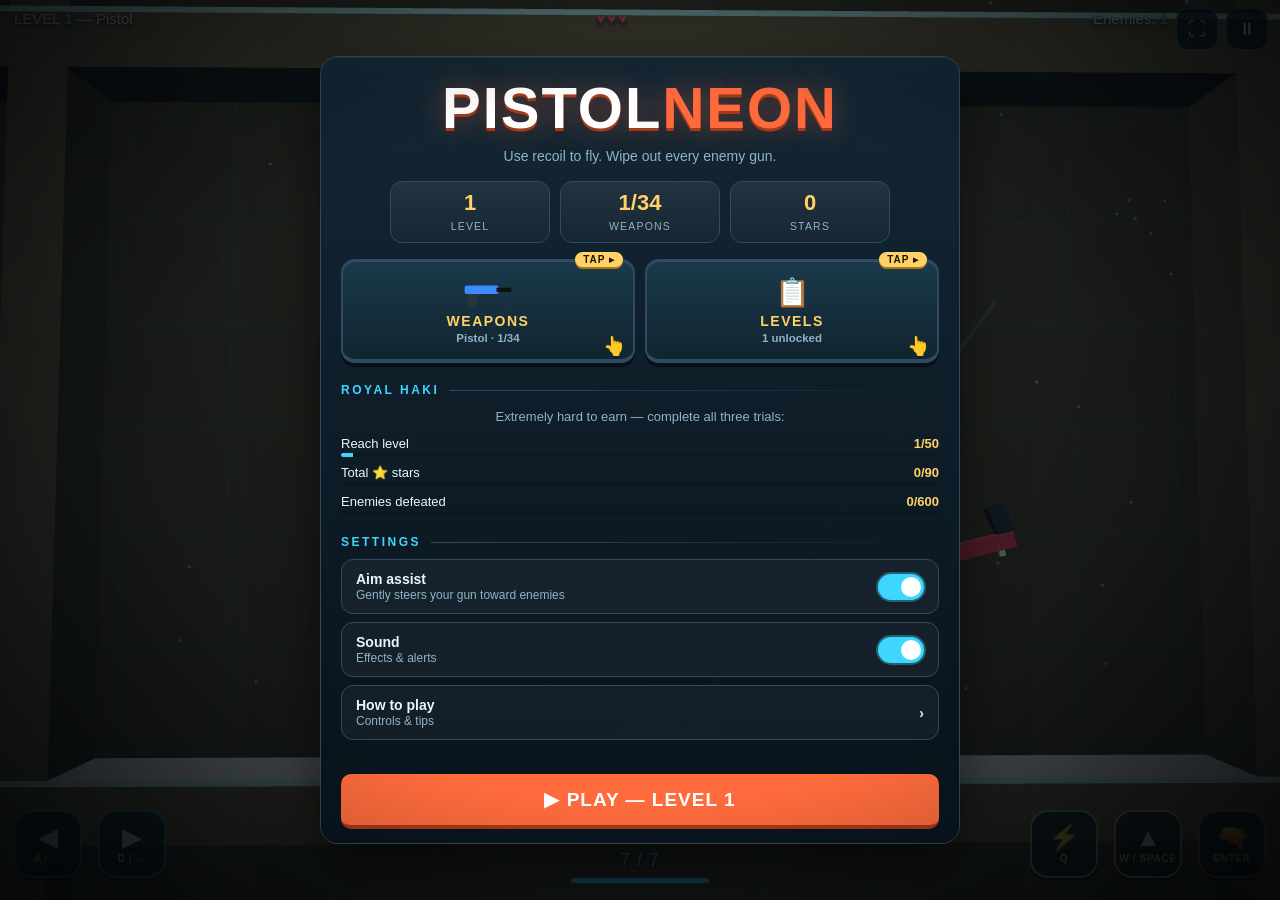
==== Archive/index.html @ 69acd693 "Add 30+ weapons, wall cannon & new enemies, weapons screen, stronger Royal Haki, remove Playgama/ads" ====
<!DOCTYPE html>
<html lang="en" dir="ltr">
<head>
<meta charset="utf-8">
<meta name="viewport" content="width=device-width, initial-scale=1, viewport-fit=cover">
<title>Pistol Neon</title>
<style>
*,*::before,*::after{box-sizing:border-box}
:root{color-scheme:dark;--bg:#0e1b24;--fg:#eaf6ff;--ac:#ff6b3d;--cy:#3dd6ff;--gd:#ffd166;--pn:rgba(10,22,30,.96);--ln:#2d4c63;--mut:#8fb3c7;padding-top:env(safe-area-inset-top,0px);padding-bottom:env(safe-area-inset-bottom,0px)}
@media (prefers-color-scheme:dark){:root:not([data-theme="light"]){--bg:#0e1b24}}
:root[data-theme="dark"]{--bg:#0e1b24}
html,body{height:100%;margin:0;overflow:hidden;background:var(--bg);color:var(--fg);font-family:"Trebuchet MS","Segoe UI",sans-serif;user-select:none;-webkit-user-select:none;-webkit-touch-callout:none;touch-action:none}
canvas{position:fixed;inset:0;width:100%;height:100%;display:block}
body::after{content:"";position:fixed;inset:0;pointer-events:none;background:radial-gradient(ellipse at center,transparent 55%,rgba(0,0,0,.45))}
#hud{position:fixed;top:env(safe-area-inset-top,0px);left:0;right:0;display:flex;justify-content:space-between;padding:10px 112px 10px 14px;font-size:15px;pointer-events:none;text-shadow:0 2px 4px #000}
#hud b{color:var(--cy)}#hp{color:#ff5470;letter-spacing:2px}
#low{position:fixed;bottom:calc(10px + env(safe-area-inset-bottom,0px));left:0;right:0;text-align:center;pointer-events:none;text-shadow:0 2px 4px #000}
#ammo{font-size:18px;color:var(--cy);letter-spacing:1px}
#bar{width:140px;height:7px;background:#0a141a;border:1px solid var(--ln);margin:6px auto 0;border-radius:4px;overflow:hidden}
#bar i{display:block;height:100%;width:100%;background:var(--cy)}
#hint{font-size:13px;opacity:.8;margin-top:6px}
#msg{position:fixed;top:34%;left:0;right:0;text-align:center;font-size:clamp(28px,7.5vw,64px);font-weight:900;text-shadow:0 4px 0 #000;pointer-events:none}
#msg.gold{color:var(--gd)}
#fx{position:fixed;inset:0;pointer-events:none;background:radial-gradient(transparent 35%,rgba(255,40,70,.6));opacity:0;transition:opacity .4s}#fx.on{opacity:1;transition:none}
#fh{position:fixed;left:50%;top:58%;width:118px;height:118px;margin:-59px 0 0 -59px;border-radius:50%;border:2px dashed rgba(255,209,102,.75);display:flex;align-items:center;justify-content:center;text-align:center;font-size:12px;font-weight:700;line-height:1.35;color:var(--gd);pointer-events:none;opacity:0;transition:opacity .4s;animation:pl 1.6s ease-in-out infinite}#fh.on{opacity:1}
#fh .m{display:none}
@keyframes pl{50%{transform:scale(1.1)}}
/* top-right buttons */
#fs,#pz{position:fixed;top:calc(8px + env(safe-area-inset-top,0px));width:42px;height:42px;border-radius:12px;background:rgba(10,22,30,.6);border:1.5px solid rgba(61,214,255,.55);display:flex;align-items:center;justify-content:center;cursor:pointer;font-size:18px;touch-action:none;-webkit-tap-highlight-color:transparent}
#pz{right:12px}#fs{right:62px}#fs:hover,#pz:hover{background:rgba(61,214,255,.3)}
/* on-screen controls: two separate clusters, never overlapping */
#pad{position:fixed;left:0;right:0;bottom:0;display:flex;justify-content:space-between;align-items:flex-end;padding:0 max(14px,env(safe-area-inset-right,0px)) calc(16px + env(safe-area-inset-bottom,0px)) max(14px,env(safe-area-inset-left,0px));pointer-events:none}
.grp{display:flex;gap:16px;align-items:flex-end;pointer-events:none}
.tb{pointer-events:auto;flex:none;width:68px;height:68px;display:flex;flex-direction:column;align-items:center;justify-content:center;border-radius:18px;background:rgba(10,22,30,.5);border:2px solid rgba(61,214,255,.6);color:var(--fg);font-size:26px;line-height:1;opacity:.72;cursor:pointer;touch-action:none;-webkit-tap-highlight-color:transparent;transition:opacity .15s,background .15s,transform .1s}
.tb small{font-size:10px;font-weight:800;letter-spacing:.6px;margin-top:4px;color:var(--gd)}
.tb.on{opacity:1;background:rgba(61,214,255,.4);transform:scale(.94)}
#tj{border-color:rgba(255,209,102,.8)}#tj.on{background:rgba(255,209,102,.4)}
#tf{border-color:rgba(255,107,61,.85)}#tf.on{background:rgba(255,107,61,.4)}
@media (pointer:fine){.tb{opacity:.92;background:rgba(10,22,30,.82);box-shadow:0 3px 0 rgba(0,0,0,.55)}.tb:hover{opacity:1;border-color:#fff}#pad{padding-bottom:calc(22px + env(safe-area-inset-bottom,0px))}#pz,#fs{background:rgba(10,22,30,.82)}}
@media (pointer:coarse){#tf,.tb small,#hint{display:none!important}#pad{padding-bottom:calc(44px + env(safe-area-inset-bottom,0px))}#low{bottom:calc(128px + env(safe-area-inset-bottom,0px))}#fh .m{display:inline}#fh .d{display:none}}
@media (max-height:420px){.tb{width:58px;height:58px;font-size:22px}#low{bottom:calc(84px + env(safe-area-inset-bottom,0px))}}
@media (pointer:coarse) and (max-height:480px){.tb{width:56px;height:56px;font-size:22px;border-radius:15px}#pad{padding-bottom:calc(34px + env(safe-area-inset-bottom,0px))}.grp{gap:14px}#low{bottom:calc(12px + env(safe-area-inset-bottom,0px))}}
@media (prefers-reduced-motion:reduce){#fh,.new,.stp.big .ic{animation:none}}
/* panels */
#panel{position:fixed;inset:0;display:none;align-items:center;justify-content:center;background:radial-gradient(ellipse at 50% 30%,rgba(14,27,36,.5),rgba(3,8,12,.9));padding:14px;touch-action:auto}
#panel.on{display:flex}
.card{position:relative;max-width:640px;width:100%;max-height:92vh;max-height:calc(100dvh - 28px);overflow:auto;overscroll-behavior:contain;-webkit-overflow-scrolling:touch;touch-action:pan-y;background:var(--pn);border:1px solid var(--ln);border-radius:18px;padding:22px 20px 0;text-align:center;box-shadow:0 20px 60px rgba(0,0,0,.6),inset 0 1px 0 rgba(255,255,255,.06);scrollbar-width:thin;scrollbar-color:var(--ln) transparent}
.card h1{margin:0 0 6px;font-size:clamp(26px,7vw,38px);color:var(--ac);letter-spacing:1px}
.card p{margin:6px 0;line-height:1.6;font-size:15px}
.logo{font-family:Impact,"Arial Black",sans-serif;font-size:clamp(36px,9vw,58px);line-height:1;letter-spacing:2px;font-weight:900;color:#fff;text-shadow:0 3px 0 #a63a17,0 0 30px rgba(255,107,61,.45)}
.logo span{color:var(--ac)}.logo em{font-style:normal;font-size:.45em;vertical-align:super;color:var(--cy);margin-left:6px}
.tg{margin:8px 0 0!important;color:var(--mut);font-size:14px!important}
.stats{display:flex;gap:10px;justify-content:center;margin:14px 0 2px}
.stats div{flex:1;max-width:160px;background:rgba(255,255,255,.04);border:1px solid var(--ln);border-radius:12px;padding:8px 6px}
.stats b{display:block;font-size:22px;color:var(--gd)}.stats span{font-size:10.5px;letter-spacing:1.2px;text-transform:uppercase;color:var(--mut)}
.sec{margin-top:20px}
.sec h3{display:flex;align-items:center;gap:10px;margin:0 0 10px;font-size:12px;letter-spacing:2.5px;color:var(--cy);font-weight:800}
.sec h3::after{content:"";flex:1;height:1px;background:linear-gradient(90deg,var(--ln),transparent)}
.wg{display:grid;grid-template-columns:repeat(auto-fill,minmax(112px,1fr));gap:12px 10px}
.wc{position:relative;display:flex;flex-direction:column;align-items:center;gap:4px;padding:12px 8px 9px;background:linear-gradient(#17313f,#112430);color:var(--fg);border:2px solid var(--ln);border-radius:12px;font:inherit;font-size:12px;font-weight:800;cursor:pointer;transition:transform .1s,border-color .15s}
.wc svg{width:100%;height:30px}
.wc:hover:not(:disabled){transform:translateY(-2px);border-color:var(--cy)}
.wc.cur{border-color:var(--gd);box-shadow:0 0 16px rgba(255,209,102,.3)}
.wc:disabled{opacity:.5;cursor:default}
.tag{position:absolute;top:-8px;right:8px;font-size:9px;letter-spacing:1px;padding:2px 6px;border-radius:6px;background:var(--gd);color:#201400}.tag.n{background:var(--ac);color:#fff}
.lock{font-size:10px;font-weight:600;color:var(--mut)}
.bars{width:100%;display:grid;gap:3px;margin-top:2px}
.bars i{display:block;height:4px;border-radius:2px;background:#0b1820;overflow:hidden}.bars b{display:block;height:100%;background:var(--cy)}
.bars i:nth-child(2) b{background:var(--ac)}.bars i:nth-child(3) b{background:#7cfc9a}
.lg{display:flex;gap:14px;justify-content:center;margin:12px 0 0;font-size:11px;color:var(--mut)}
.lg i{display:inline-block;width:10px;height:4px;border-radius:2px;margin-right:5px;vertical-align:middle}
.wd{color:var(--mut);font-size:13px!important}.wd b{color:var(--fg)}
.lg2{display:grid;grid-template-columns:repeat(auto-fill,minmax(46px,1fr));gap:8px}
.lvb{height:44px;padding:0;font-size:15px;background:#16303d;color:var(--fg);border:2px solid var(--ln);border-bottom-width:3px;border-radius:10px}
.lvb.cur{border-color:var(--gd);color:var(--gd)}.lvb:disabled{opacity:.35}
.set{display:flex;flex-direction:column;gap:8px}
button.st{display:flex;align-items:center;justify-content:space-between;gap:10px;width:100%;text-align:left;padding:11px 14px;background:rgba(255,255,255,.04);color:var(--fg);border:1px solid var(--ln);border-radius:12px;font-size:14px}
button.st small{display:block;font-weight:500;color:var(--mut);font-size:12px;margin-top:1px}
.pill{flex:none;width:46px;height:26px;border-radius:13px;background:#243b49;position:relative;transition:background .15s}
.pill::after{content:"";position:absolute;top:3px;left:3px;width:20px;height:20px;border-radius:50%;background:#fff;transition:transform .15s}
.st.on .pill{background:var(--cy)}.st.on .pill::after{transform:translateX(20px)}
.foot{position:sticky;bottom:0;margin:18px -20px 0;padding:16px 20px 14px;background:linear-gradient(rgba(10,22,30,0),var(--pn) 30%)}
.foot .o{width:100%;font-size:19px;letter-spacing:1px;padding:14px}
.foot .rw{display:flex;gap:8px;margin-top:8px}.foot .rw button{flex:1}
.steps{display:grid;gap:8px;text-align:left;margin:14px 0 0}
.stp{display:flex;gap:12px;align-items:center;padding:10px 12px;background:rgba(255,255,255,.04);border:1px solid var(--ln);border-radius:12px}
.stp .ic{flex:none;width:58px;height:44px;display:flex;align-items:center;justify-content:center;border-radius:10px;background:#16303d;font-size:15px;font-weight:800;color:var(--cy);white-space:nowrap}
.stp b{display:block;font-size:14px;letter-spacing:.5px}.stp span{font-size:12.5px;color:var(--mut);line-height:1.4}
.stp.big{border-color:var(--gd);background:rgba(255,209,102,.08)}.stp.big .ic{background:var(--gd);color:#201400;font-size:22px;animation:tap 1.2s ease-in-out infinite}
@keyframes tap{50%{transform:scale(1.12)}}
.card.sm{max-width:400px;padding:16px 16px 0}.sm h1{font-size:22px;margin:0}.sm .steps{gap:6px;margin-top:10px}.sm .stp{padding:7px 10px;gap:10px;border-radius:10px}.sm .stp .ic{width:46px;height:34px;font-size:13px}.sm .stp.big .ic{font-size:18px}.sm .stp b{font-size:12.5px}.sm .stp span{font-size:11.5px;line-height:1.3}.sm .foot{margin:10px -16px 0;padding:12px 16px}.sm .foot .o{padding:10px;font-size:16px}
.new{border:2px solid var(--gd);background:rgba(255,209,102,.1);border-radius:8px;padding:10px;margin:10px 0;animation:glow 1s ease-in-out infinite alternate}
.new h2{margin:0;color:var(--gd);font-size:20px}
@keyframes glow{from{box-shadow:0 0 0 rgba(255,209,102,0)}to{box-shadow:0 0 22px rgba(255,209,102,.6)}}
.row{display:flex;flex-wrap:wrap;gap:6px;justify-content:center;margin:8px 0}
button{font:inherit;font-weight:700;font-size:16px;color:#08151c;background:var(--cy);border:0;border-bottom:4px solid #1b7f9c;border-radius:6px;padding:9px 14px;cursor:pointer;-webkit-tap-highlight-color:transparent}
button.o{background:var(--ac);border-bottom-color:#a63a17;color:#fff;font-size:18px;padding:11px 22px;border-radius:10px}
button.g{background:var(--gd);border-bottom-color:#a67c10}
button.s{background:#16303d;color:var(--fg);border-bottom-color:#000}
button:disabled{opacity:.4}
button:focus-visible{outline:3px solid #fff;outline-offset:2px}
.card:not(:has(.sec)):not(:has(.steps)){padding-bottom:20px}
@media (max-width:520px),(max-height:480px){#panel{padding:10px}.card{padding:16px 14px 0}.foot{margin:12px -14px 0;padding:12px 14px}.wg{grid-template-columns:repeat(3,1fr);gap:12px 8px}.wc{padding:10px 4px 8px;font-size:11px}.logo{font-size:34px}.sec{margin-top:16px}}
.lg2{grid-template-columns:repeat(auto-fill,minmax(56px,1fr))}.lvb{height:54px;padding:4px 0}.lvb small{display:block;font-size:9px;line-height:1;margin-top:2px;color:var(--gd)}.lvb.bs{border-color:#ff5470}.chs{display:flex;gap:6px;overflow-x:auto;padding:2px 0 10px;scrollbar-width:thin}.chp{flex:none;padding:6px 10px;font-size:12px}.chp.cur{background:var(--gd);color:#201400;border-bottom-color:#a67c10}.jq{display:flex;gap:6px;margin:10px 0 8px}.jq input{flex:1;min-width:0;background:#0b1820;color:var(--fg);border:1px solid var(--ln);border-radius:8px;padding:8px 10px;font:inherit;font-size:16px}.hq{display:flex;justify-content:space-between;font-size:13px;margin-top:8px}.hq b{color:var(--gd)}#td{border-color:rgba(124,252,154,.8)}#td.cd{opacity:.3}
/* conqueror's haki button + wave */
#tg{display:none;border-color:rgba(193,59,255,.9);color:#e3b8ff;font-weight:900;font-size:28px}.kng #tg{display:flex}#tg.cd{opacity:.3}#tg small{color:#e3b8ff}
#hk{position:fixed;inset:0;pointer-events:none;z-index:4;opacity:0;overflow:hidden}
#hk.on{animation:hkFlash 1s ease-out}
#hk::before{content:"";position:absolute;left:50%;top:50%;width:24vmax;height:24vmax;margin:-12vmax 0 0 -12vmax;border-radius:50%;border:8px solid #c13bff;box-shadow:0 0 70px 24px rgba(193,59,255,.65),inset 0 0 70px 24px rgba(255,42,85,.45);transform:scale(.05)}
#hk.on::before{animation:hkRing 1s cubic-bezier(.15,.7,.3,1)}
@keyframes hkFlash{0%{opacity:1;background:radial-gradient(circle,rgba(193,59,255,.4),rgba(255,42,85,.15) 60%,transparent 80%)}100%{opacity:0}}
@keyframes hkRing{0%{transform:scale(.05)}100%{transform:scale(7)}}
/* rewarded ads */
#ab{position:fixed;top:calc(50px + env(safe-area-inset-top,0px));left:50%;transform:translateX(-50%);display:none;align-items:center;gap:9px;white-space:nowrap;padding:7px 14px;border-radius:12px;background:rgba(10,22,30,.88);border:2px solid var(--gd);color:var(--gd);font-size:13px;font-weight:800;letter-spacing:.5px;line-height:1.25;cursor:pointer;-webkit-tap-highlight-color:transparent;animation:abp 1.4s ease-in-out infinite}
#ab.on{display:flex}#ab .ai{font-size:20px}#ab small{display:block;font-size:10px;color:var(--mut);font-weight:700;letter-spacing:.3px}
@keyframes abp{50%{box-shadow:0 0 18px rgba(255,209,102,.6)}}
button.rvb{background:var(--gd);border-bottom-color:#a67c10;color:#201400}
.adbox{margin:12px 0;padding:10px 12px;border:1px solid var(--gd);border-radius:12px;background:rgba(255,209,102,.08)}
.adbox b{display:block;color:var(--gd);font-size:15px}.adbox span{font-size:13px;color:var(--mut);line-height:1.4}
.adn{color:#ff8a9a;font-size:13px!important}.bwi{width:110px;height:50px}

/* ===== polish pack ===== */
#panel h1{text-shadow:0 0 12px var(--cy),0 0 34px rgba(61,214,255,.45);animation:tglow 3.2s ease-in-out infinite}
@keyframes tglow{50%{text-shadow:0 0 18px var(--ac),0 0 44px rgba(255,107,61,.55)}}
#sc{position:fixed;top:calc(34px + env(safe-area-inset-top,0px));left:14px;font-size:12px;font-weight:800;letter-spacing:1px;color:var(--mut);text-shadow:0 2px 4px #000;pointer-events:none;display:none}
#sc b{color:var(--gd);font-size:15px}
#cmb{position:fixed;top:calc(62px + env(safe-area-inset-top,0px));left:50%;transform:translateX(-50%) scale(.8);text-align:center;pointer-events:none;opacity:0;transition:opacity .2s,transform .2s}
#cmb.on{opacity:1;transform:translateX(-50%) scale(1)}
#cmb b{display:block;font-size:30px;font-style:italic;font-weight:900;color:var(--gd);text-shadow:0 0 14px rgba(255,209,102,.8),0 3px 0 #000}
#cmb i{display:block;height:4px;margin:2px auto 0;width:90px;border-radius:3px;background:var(--gd);transform-origin:left;box-shadow:0 0 10px var(--gd)}
#dmg{position:fixed;inset:0;pointer-events:none;box-shadow:inset 0 0 0 0 rgba(255,40,70,0);opacity:0}
#dmg.on{animation:dmgf .45s ease-out}
@keyframes dmgf{0%{opacity:1;box-shadow:inset 0 0 140px 45px rgba(255,40,70,.75)}100%{opacity:0;box-shadow:inset 0 0 140px 45px rgba(255,40,70,0)}}
@media (prefers-reduced-motion:reduce){#panel h1,#dmg.on{animation:none}}

/* mobile-friendly weapon window */
.wc{min-width:0;min-height:92px;touch-action:manipulation;overflow-wrap:anywhere;text-align:center}
.wdsc{display:none;font-size:10.5px;font-weight:600;line-height:1.3;color:var(--mut)}
#panel{padding:max(10px,env(safe-area-inset-top)) max(10px,env(safe-area-inset-right)) max(10px,env(safe-area-inset-bottom)) max(10px,env(safe-area-inset-left))}
.card{max-height:calc(100dvh - 20px - env(safe-area-inset-top,0px) - env(safe-area-inset-bottom,0px))}
@media (max-width:520px){.wg{grid-template-columns:repeat(2,minmax(0,1fr));gap:14px 10px}.wc{padding:12px 8px 10px;font-size:13px;min-height:116px}.wc svg{height:34px}.wdsc{display:block}}
@media (max-height:480px) and (min-width:521px){.wg{grid-template-columns:repeat(4,minmax(0,1fr))}.wc{min-height:84px}}
@media (pointer:coarse) and (min-width:521px) and (min-height:481px){.wdsc{display:block}}

/* pro menu */
.card{background:linear-gradient(180deg,rgba(20,40,54,.98),rgba(8,18,26,.98))}
.stats div{background:linear-gradient(rgba(255,255,255,.07),rgba(255,255,255,.02))}
.tiles{display:grid;grid-template-columns:1fr 1fr;gap:10px;margin-top:16px}
.tile{display:flex;flex-direction:column;align-items:center;justify-content:center;gap:3px;min-height:104px;padding:10px 8px;background:linear-gradient(#1b3a4b,#112430);color:var(--fg);border:2px solid var(--ln);border-bottom-width:4px;border-radius:14px;min-width:0;touch-action:manipulation}
.tile:hover{border-color:var(--cy)}.tile svg{width:100%;height:34px}.tile .ti{font-size:28px;height:34px;line-height:34px}.tile b{font-size:14px;letter-spacing:1.5px;color:var(--gd)}.tile small{font-size:11.5px;font-weight:600;color:var(--mut)}
.wg2{display:grid;grid-template-columns:repeat(auto-fill,minmax(84px,1fr));gap:12px 8px;padding-bottom:6px}
.wt{position:relative;display:flex;flex-direction:column;align-items:center;gap:3px;min-width:0;padding:10px 4px 7px;background:linear-gradient(#17313f,#112430);color:var(--fg);border:2px solid var(--ln);border-bottom-width:3px;border-radius:12px;touch-action:manipulation}
.wt svg{width:100%;height:28px}.wt small{font-size:10.5px;font-weight:800;line-height:1.15;overflow-wrap:anywhere}
.wt.cur{border-color:var(--gd)}.wt.sel{border-color:var(--cy);box-shadow:0 0 14px rgba(61,214,255,.45)}
.wt .tag{top:-7px;right:5px;font-size:8px;padding:1px 5px}
.card.wk{max-width:560px}.card.wk .foot{padding-top:12px;border-top:1px solid var(--ln);background:var(--pn)}
.wdet{display:flex;gap:12px;align-items:center;text-align:left;margin-bottom:8px}.wdet svg{flex:none;width:84px;height:40px;background:#16303d;border-radius:10px;padding:4px}
.wdet b{display:block;font-size:17px;color:var(--gd)}.wdet span{display:block;font-size:12px;line-height:1.35;color:var(--mut)}
.sbr{display:grid;grid-template-columns:70px 1fr;align-items:center;gap:8px;font-size:11px;color:var(--mut);text-align:left;margin:3px 0}
.sbr i{display:block;height:6px;border-radius:3px;background:#0b1820;overflow:hidden}.sbr b{display:block;height:100%}
.card.wk .foot .rw{margin-top:10px}.card.wk .foot .o{font-size:17px;padding:11px;width:auto}
@media (max-width:520px){.wg2{grid-template-columns:repeat(3,minmax(0,1fr))}}
@media (max-height:480px){.wg2{grid-template-columns:repeat(auto-fill,minmax(78px,1fr))}.wdet span,.sbr:nth-of-type(n+3){display:none}.wdet svg{width:64px;height:32px}}

/* tap affordances: everything pressable looks pressable */
.tile,.wt,.lvb,.chp,button.st,.wc{cursor:pointer;position:relative}
.tile,.wt{box-shadow:0 4px 0 rgba(0,0,0,.45),inset 0 1px 0 rgba(255,255,255,.12)}
.tile:active,.wt:active,.lvb:active,button.o:active,button.s:active,button.g:active,button.st:active,.wc:active{transform:translateY(3px) scale(.97);box-shadow:none;filter:brightness(1.25)}
.tile::after{content:"TAP ▸";position:absolute;top:-9px;right:10px;font-size:10px;font-weight:900;letter-spacing:1px;padding:2px 8px;border-radius:8px;background:var(--gd);color:#201400;box-shadow:0 2px 0 #a67c10;animation:tapb 1.2s ease-in-out infinite}
.tile::before{content:"👆";position:absolute;bottom:2px;right:8px;font-size:18px;animation:hand 1.2s ease-in-out infinite}
.wt::after{content:"";position:absolute;inset:-2px;border-radius:12px;border:2px solid transparent;pointer-events:none}
.wt:not(.sel):hover::after{border-color:var(--cy)}
.tap{margin:6px 0 12px!important;font-size:14px!important;font-weight:800;color:var(--gd);letter-spacing:.4px}
.tap span{display:inline-block;font-size:20px;animation:hand 1.2s ease-in-out infinite}
button.o{box-shadow:0 0 0 0 rgba(255,107,61,.6);animation:ping 1.8s ease-out infinite}
button.o:disabled{animation:none}
.st .pill{box-shadow:0 0 0 2px rgba(61,214,255,.35)}
@keyframes tapb{50%{transform:translateY(-3px)}}
@keyframes hand{50%{transform:translate(-4px,-5px)}}
@keyframes ping{70%{box-shadow:0 0 0 12px rgba(255,107,61,0)}100%{box-shadow:0 0 0 0 rgba(255,107,61,0)}}
@media (prefers-reduced-motion:reduce){.tile::after,.tile::before,.tap span,button.o{animation:none}}
.tile.hasnew::after{content:"NEW!";background:var(--ac);color:#fff;box-shadow:0 2px 0 #a63a17}
</style>
<script src="https://bridge.playgama.com/v2/stable/playgama-bridge.js"></script>
<script>
window.PB={mu:0,ok:0,rdy:0,ad:0,send:function(){try{bridge.platform.sendMessage(bridge.PLATFORM_MESSAGE.GAME_READY)}catch(e){}}};
try{bridge.initialize().then(function(){PB.ok=1;try{var p=bridge.platform;p.on(bridge.EVENT_NAME.PAUSE_STATE_CHANGED,function(v){if(v&&window.pauseGame)pauseGame()});p.on(bridge.EVENT_NAME.AUDIO_STATE_CHANGED,function(on){PB.mu=on?0:1});if(p.isAudioEnabled===false)PB.mu=1}catch(e){}if(PB.rdy)PB.send()}).catch(function(e){console.warn(e)})}catch(e){console.warn(e)}
</script>
</head>
<body>
<div id="hud"><span id="hs"></span><span id="hp"></span><span id="he"></span></div>
<div id="msg"></div>
<div id="low"><div id="ammo"></div><div id="bar"><i id="bi"></i></div><div id="hint"></div></div>
<div id="fx"></div><div id="fh"><span class="d">CLICK CENTER<br>TO FIRE</span><span class="m">TAP THE<br>SCREEN<br>TO FIRE</span></div>
<div id="pz" title="Pause (P)">⏸</div><div id="fs" title="Fullscreen">⛶</div>
<div id="ab" role="button" aria-label="Watch an ad to unlock a temporary boss weapon"><span class="ai">📺</span><span>UNLOCK BOSS WEAPON<small>Watch ad · this level only</small></span></div>
<div id="pad"><div class="grp"><div class="tb" id="tl">◀<small>A / ←</small></div><div class="tb" id="tr">▶<small>D / →</small></div></div><div class="grp"><div class="tb" id="td">⚡<small>Q</small></div><div class="tb" id="tg">G<small>HAKI</small></div><div class="tb" id="tj">▲<small>W / SPACE</small></div><div class="tb" id="tf">🔫<small>ENTER</small></div></div></div>
<div id="hk"></div>
<div id="panel"></div>
<script src="three.min.js"></script>
<script>window.THREE||document.write('<script src="https://cdnjs.cloudflare.com/ajax/libs/three.js/r128/three.min.js"><\/script>')</script>
<script>
/* diagnostics: show any startup problem on screen instead of failing silently */
(function(){function show(t){var d=document.createElement('div');d.style.cssText='position:fixed;left:8px;right:8px;top:60px;z-index:999;background:rgba(120,0,20,.92);color:#fff;font:13px monospace;padding:10px;border-radius:8px;white-space:pre-wrap;pointer-events:none';d.textContent=t;document.body.appendChild(d);}
window.addEventListener('error',function(e){show('Game error: '+(e.message||'unknown')+(e.filename?' @'+String(e.filename).split('/').pop()+':'+e.lineno:''))});
if(!window.THREE)show('3D engine (three.js) failed to load.\nPut three.min.js (r128) next to index.html.');})();
</script>
<script>
const $=id=>document.getElementById(id),PN=$('panel');
const SV={best:1,wp:0,un:1,seen:1,as:1,mu:0,tut:0,st:{},kills:0,hx:0};
try{Object.assign(SV,JSON.parse(localStorage.getItem('pdr3')||'{}'))}catch(e){}
const save=()=>{try{localStorage.setItem('pdr3',JSON.stringify(SV))}catch(e){}};
const WP=[
{n:'Pistol',d:'Balanced and accurate.',c:0x3d8bff,rec:10,tq:7,cd:.15,mag:7,rel:.8,pel:1,sp:0,len:1,auto:0,burst:0},
{n:'Revolver',d:'Heavy kick. Great for big jumps.',c:0xffc247,rec:14,tq:10,cd:.28,mag:6,rel:1,pel:1,sp:0,len:1.15,auto:0,burst:0},
{n:'SMG',d:'Rapid fire. Hold to hover.',c:0x1b1b1b,pc:0xffffff,tx:1,rec:4.6,tq:3.2,cd:.075,mag:24,rel:1.2,pel:1,sp:.07,len:1,auto:1,burst:0},
{n:'Gun-Blade',d:'Pistol with a blade. Auto-slashes enemies that get close.',c:0x8b5a2b,rec:9,tq:6,cd:.17,mag:8,rel:.8,pel:1,sp:0,len:1.1,auto:0,burst:0,sw:1},
{n:'Shotgun',d:'Five pellets, huge recoil.',c:0xd63a2a,rec:20,tq:13,cd:.55,mag:4,rel:1.1,pel:5,sp:.2,len:1.5,auto:0,burst:0},
{n:'Burst Rifle',d:'Three-round bursts, very accurate.',c:0x5fbf4a,rec:6,tq:4.2,cd:.3,mag:18,rel:1.1,pel:1,sp:.02,len:1.4,auto:0,burst:3},
{n:'Gatling',d:'Endless spray. Fly with fire.',c:0x9b59ff,rec:3,tq:2.2,cd:.045,mag:60,rel:2.2,pel:1,sp:.1,len:1.3,auto:1,burst:0},
{n:'Bomb Launcher',d:'Lobs bombs that blast whole groups. Its explosions never hurt you.',c:0xff7a1a,rec:13,tq:8,cd:.6,mag:5,rel:1.2,pel:1,sp:0,len:1.3,auto:0,burst:0,bx:1},
{n:'Rail Cannon',d:'Piercing shot that goes through every enemy in line. Heavy recoil.',c:0x2ee6d6,rec:17,tq:9,cd:.7,mag:4,rel:1.3,pel:1,sp:0,len:1.6,auto:0,burst:0,pierce:1,dmg:3,spd:1.9,ul:18},
{n:'Plasma Rifle',d:'Fast heavy bolts with double damage. Hold to fire.',c:0xff3df0,rec:5,tq:3.5,cd:.11,mag:36,rel:1.4,pel:1,sp:.03,len:1.3,auto:1,burst:0,dmg:2,big:.2,ul:34},
{n:'Seeker',d:'Fires two homing missiles that hunt enemies.',c:0xffe14d,rec:7,tq:5,cd:.35,mag:12,rel:1.2,pel:2,sp:.5,len:1.2,auto:0,burst:0,hm:1,spd:.62,dmg:2,ul:50},
{n:'Nova Blaster',d:'Blasts a full ring of bullets in every direction. Great against crowds.',c:0xff5470,rec:7,tq:3,cd:.5,mag:6,rel:1.3,pel:12,sp:0,len:1.1,auto:0,burst:0,ring:1,ul:80},
{n:'Boss Slayer',d:'Armor-piercing slugs. Pierce enemies and deal 6x damage to bosses.',c:0xff9d00,rec:15,tq:8,cd:.45,mag:6,rel:1,pel:1,sp:0,len:1.7,auto:0,burst:0,pierce:1,dmg:2,bd:6,spd:1.7,ul:15},
{n:'Arc Caster',d:'Lightning bolts that jump to 3 more enemies. Hold to fire.',c:0x7df9ff,rec:4,tq:3,cd:.13,mag:32,rel:1.2,pel:1,sp:.04,len:1.3,auto:1,burst:0,dmg:2,ch:3,ul:86},
{n:'Vortex Cannon',d:'Launches a black hole that drags enemies in, then collapses in a huge blast.',c:0x8a5cff,rec:12,tq:6,cd:.8,mag:4,rel:1.3,pel:1,sp:0,len:1.4,auto:0,burst:0,bh:1,ul:112},
{n:'Hydra Launcher',d:'Four homing explosive missiles per shot. Hold to fire.',c:0x3dff9a,rec:8,tq:5,cd:.4,mag:16,rel:1.4,pel:4,sp:.6,len:1.5,auto:1,burst:0,hm:1,sx:1,dmg:3,spd:.7,ul:120},
{n:'Omega Cannon',d:'Ultimate weapon: huge piercing blast, massive explosions, 20x boss damage.',c:0xffffff,rec:18,tq:9,cd:.5,mag:8,rel:1,pel:1,sp:0,len:1.8,auto:0,burst:0,pierce:1,sx:1,dmg:8,bd:20,big:.3,spd:1.4,ul:145},
{n:'Frost Rifle',d:'Freezing rounds lock enemies in place for 1.5s. Hold to fire.',c:0x9fe8ff,rec:5,tq:3.5,cd:.12,mag:30,rel:1.3,pel:1,sp:.03,len:1.4,auto:1,burst:0,fz:1,ul:26},
{n:'Ricochet Blaster',d:'Bullets bounce off walls up to 5 times. Hit enemies from any angle.',c:0x4dff4d,rec:6,tq:4,cd:.2,mag:14,rel:1.1,pel:1,sp:.02,len:1.3,auto:0,burst:0,bn:5,dmg:2,ul:46},
{n:'Inferno Thrower',d:'Short-range flame stream that burns through everything. Hold to fire.',c:0xff5a1f,rec:2.5,tq:2,cd:.035,mag:90,rel:1.8,pel:1,sp:.3,len:1.2,auto:1,burst:0,pierce:1,lf:.4,spd:.55,dmg:1,ul:60},
{n:'Vampire SMG',d:'Fast SMG. Every 4 kills restore one heart.',c:0xc2002f,rec:4,tq:3,cd:.07,mag:30,rel:1.1,pel:1,sp:.06,len:1.1,auto:1,burst:0,ls:1,dmg:2,ul:70},
{n:'Trident',d:'Three heavy piercing bolts in a fan. Shreds whole rows of enemies.',c:0x2e7bff,rec:16,tq:9,cd:.55,mag:6,rel:1.1,pel:3,sp:.12,len:1.6,auto:0,burst:0,pierce:1,dmg:4,spd:1.5,ul:105},
{n:'Boomerang Blade',d:'Spinning blade that flies out and returns, hitting twice. Destroys enemy bullets it touches.',c:0xffd23d,rec:5,tq:4,cd:.4,mag:6,rel:1,pel:1,sp:0,len:1.2,auto:0,burst:0,pierce:1,bo:1,bn:3,lf:3,spd:.55,dmg:2,ul:42},
{n:'Venom Dart',d:'Poison darts. Enemies keep taking damage for 2 seconds after the hit.',c:0x7cff3a,rec:4,tq:3,cd:.22,mag:14,rel:1,pel:1,sp:.02,len:1.3,auto:1,burst:0,pz:1,ul:38},
{n:'Buzzsaw',d:'Giant saw disc that bounces around the arena and slices everything for 4 seconds.',c:0xc0c8d0,rec:8,tq:5,cd:.55,mag:5,rel:1.2,pel:1,sp:0,len:1.3,auto:0,burst:0,pierce:1,bn:6,lf:4,spd:.5,big:.32,dmg:2,ul:75},
{n:'Cluster Bomb',d:'Lobbed bomb that splits into 5 extra explosions. Your own blasts never hurt you.',c:0xff9a3d,rec:13,tq:8,cd:.7,mag:5,rel:1.2,pel:1,sp:0,len:1.3,auto:0,burst:0,bx:1,cl:5,cx:2.2,ul:55},
{n:'Photon Laser',d:'Hair-thin piercing laser at insane speed. Hold to fire, almost no recoil.',c:0xff3b5c,rec:1.2,tq:1,cd:.03,mag:120,rel:1.6,pel:1,sp:.01,len:1.4,auto:1,burst:0,pierce:1,lf:.6,spd:2.4,dmg:1,ul:30},
{n:'Meteor Caller',d:'Where the shot lands, 7 meteors crash down around it.',c:0xff6a2a,rec:12,tq:7,cd:.7,mag:5,rel:1.3,pel:1,sp:0,len:1.5,auto:0,burst:0,cl:7,cx:2.8,dmg:3,ul:128},
{n:'Chrono Pulse',d:'Time bubble: a hit freezes every enemy around the target for 2s.',c:0x8affd8,rec:6,tq:4,cd:.45,mag:8,rel:1.1,pel:1,sp:0,len:1.3,auto:0,burst:0,fa:1,dmg:2,spd:1.2,ul:92},
{n:'Lucky Seven',d:'Revolver with a 40% chance for a critical shot that deals 8 damage.',c:0xffe14d,rec:13,tq:8,cd:.26,mag:7,rel:.9,pel:1,sp:0,len:1.2,auto:0,burst:0,ct:.4,dmg:2,ul:22},
{n:'Wave Rifle',d:'Bullets snake in a sine wave and sweep a wide area. Hold to fire.',c:0x4dd2ff,rec:4,tq:3,cd:.1,mag:30,rel:1.2,pel:1,sp:.02,len:1.4,auto:1,burst:0,wv:1,dmg:2,ul:65},
{n:'Dragon Shotgun',d:'Seven burning pellets pierce through whole groups at close range.',c:0xff3d2e,rec:19,tq:12,cd:.5,mag:6,rel:1.1,pel:7,sp:.4,len:1.5,auto:0,burst:0,pierce:1,lf:.5,spd:.7,dmg:2,ul:98},
{n:'Reaper',d:'Soul harvester: chain lightning on hit, and every 4 kills restore a heart.',c:0x9b30ff,rec:5,tq:3,cd:.1,mag:36,rel:1.2,pel:1,sp:.04,len:1.5,auto:1,burst:0,dmg:3,ch:4,ls:1,ul:136},
{n:'Apocalypse',d:'The final weapon: a ring of 16 piercing mega bolts. 15x damage to bosses.',c:0xffffff,rec:10,tq:6,cd:.6,mag:8,rel:1,pel:16,sp:0,len:1.8,auto:0,burst:0,ring:1,pierce:1,dmg:6,bd:15,lf:1.4,spd:1.1,ul:155}];
function ok(i){const w=WP[i];return w.ul?SV.best>w.ul:w.bx?SV.best>=15:i<SV.un}
if('king'in SV){delete SV.king;delete SV.zy;delete SV.sn;SV.un=Math.max(1,Math.min(WP.length-1,1+Math.floor((SV.best-1)/2)))}if(!ok(SV.wp))SV.wp=0;
if(!SV.sw){SV.sw=[];WP.forEach((w,i)=>{if(ok(i))SV.sw.push(i)})}
const sw=i=>{if(!SV.sw.includes(i))SV.sw.push(i)},nw=i=>ok(i)&&!SV.sw.includes(i);
// p=platforms[x,y,w,h]  e=enemies[x,y,type(0 sentry,1 roamer,2 burst,3 fan,4 blader,5 bomb),interval,range]
const hex=c=>'#'+c.toString(16).padStart(6,'0');
const IC=[
c=>`<rect x='10' y='9' width='32' height='8' rx='2' fill='${c}'/><rect x='40' y='11' width='14' height='4' fill='#111'/><path d='M14 17h9l-3 12h-8z' fill='#2c3440'/>`,
c=>`<rect x='8' y='9' width='28' height='8' rx='2' fill='${c}'/><circle cx='30' cy='13' r='6' fill='#2c3440' stroke='${c}'/><rect x='36' y='11' width='22' height='4' fill='#111'/><path d='M12 17h9l-3 12h-8z' fill='#2c3440'/>`,
c=>`<rect x='8' y='8' width='34' height='9' rx='2' fill='#161616' stroke='#666'/><g fill='#fff'><circle cx='14' cy='12' r='1'/><circle cx='20' cy='14' r='1'/><circle cx='26' cy='11' r='1'/><circle cx='32' cy='14' r='1'/><circle cx='38' cy='11' r='1'/></g><rect x='40' y='11' width='16' height='3' fill='#111'/><rect x='22' y='17' width='6' height='12' fill='#2c3440'/><path d='M10 17h8l-3 10h-7z' fill='#2c3440'/>`,
c=>`<rect x='6' y='11' width='22' height='7' rx='2' fill='${c}'/><path d='M9 18h8l-3 10h-8z' fill='#2c3440'/><path d='M28 12h24l8 3-8 3H28z' fill='#b8c2cc'/><rect x='26' y='9' width='3' height='12' fill='#ffd166'/>`,
c=>`<rect x='4' y='12' width='14' height='7' rx='2' fill='#7a4b2a'/><rect x='16' y='9' width='42' height='4' fill='${c}'/><rect x='16' y='14' width='42' height='4' fill='${c}'/><rect x='26' y='19' width='12' height='4' rx='1' fill='#2c3440'/>`,
c=>`<rect x='2' y='11' width='14' height='8' rx='2' fill='#2c3440'/><rect x='14' y='10' width='26' height='7' rx='2' fill='${c}'/><rect x='38' y='12' width='24' height='3' fill='#111'/><rect x='22' y='6' width='10' height='4' rx='1' fill='#111'/><rect x='24' y='17' width='5' height='9' fill='#2c3440'/>`,
c=>`<rect x='6' y='11' width='18' height='10' rx='3' fill='#2c3440'/><rect x='22' y='8' width='36' height='3' fill='${c}'/><rect x='22' y='12' width='36' height='3' fill='${c}'/><rect x='22' y='16' width='36' height='3' fill='${c}'/><circle cx='22' cy='13.5' r='6' fill='${c}'/>`,
c=>`<rect x='6' y='10' width='34' height='9' rx='3' fill='${c}'/><rect x='38' y='8' width='10' height='13' rx='2' fill='#2c3440'/><circle cx='55' cy='14' r='6' fill='#222' stroke='${c}' stroke-width='2'/><rect x='54' y='6' width='2' height='4' fill='#ffd166'/><path d='M10 19h9l-3 10h-8z' fill='#2c3440'/>`,
c=>`<rect x='4' y='12' width='56' height='5' fill='${c}'/><rect x='6' y='9' width='16' height='11' rx='2' fill='#2c3440'/><circle cx='56' cy='14.5' r='3' fill='#fff'/>`,
c=>`<rect x='6' y='9' width='34' height='10' rx='3' fill='${c}'/><circle cx='50' cy='14' r='6' fill='${c}' opacity='.7'/><rect x='38' y='12' width='8' height='4' fill='#111'/><path d='M10 19h9l-3 10h-8z' fill='#2c3440'/>`,
c=>`<rect x='6' y='10' width='26' height='9' rx='3' fill='#2c3440'/><path d='M32 11l20 3-20 4z' fill='${c}'/><circle cx='54' cy='14' r='3' fill='${c}'/>`,
c=>`<circle cx='32' cy='16' r='5' fill='${c}'/><g stroke='${c}' stroke-width='2'><path d='M32 2v6M32 24v6M12 16h6M46 16h6M18 6l4 4M42 22l4 4M46 6l-4 4M22 22l-4 4'/></g>`,
c=>`<rect x='4' y='11' width='16' height='9' rx='3' fill='#2c3440'/><rect x='18' y='10' width='38' height='5' fill='${c}'/><rect x='30' y='6' width='14' height='4' rx='1' fill='#111'/><circle cx='58' cy='12.5' r='3' fill='#fff'/>`,
c=>`<rect x='6' y='10' width='26' height='9' rx='3' fill='#2c3440'/><path d='M32 14l6-5 4 8 6-8 6 5' stroke='${c}' stroke-width='2.5' fill='none'/>`,
c=>`<circle cx='32' cy='16' r='11' fill='none' stroke='${c}' stroke-width='3'/><circle cx='32' cy='16' r='5' fill='#000' stroke='${c}'/>`,
c=>`<rect x='6' y='9' width='24' height='11' rx='3' fill='#2c3440'/><g fill='${c}'><rect x='28' y='8' width='26' height='3'/><rect x='28' y='13' width='26' height='3'/><rect x='28' y='18' width='26' height='3'/></g>`,
c=>`<circle cx='20' cy='16' r='9' fill='${c}'/><rect x='24' y='12' width='34' height='8' fill='#2c3440' stroke='${c}'/><circle cx='20' cy='16' r='3' fill='#fff'/>`,
c=>`<rect x='6' y='10' width='30' height='9' rx='3' fill='#2c3440'/><path d='M36 14h20M46 8v12M40 10l12 8M52 10l-12 8' stroke='${c}' stroke-width='2'/>`,
c=>`<rect x='6' y='10' width='26' height='9' rx='3' fill='#2c3440'/><path d='M32 14l10-8 8 14 8-8' stroke='${c}' stroke-width='3' fill='none'/>`,
c=>`<rect x='6' y='10' width='26' height='9' rx='3' fill='#2c3440'/><path d='M32 14c6-8 10 0 14-4 2 4 8 4 14 4-6 4-8 4-14 4-4-4-8 4-14-4z' fill='${c}'/>`,
c=>`<rect x='6' y='9' width='34' height='9' rx='2' fill='${c}'/><rect x='38' y='11' width='18' height='3' fill='#111'/><path d='M14 22l5 8 5-8z' fill='#fff'/>`,
c=>`<rect x='6' y='11' width='18' height='9' rx='3' fill='#2c3440'/><g fill='${c}'><rect x='22' y='6' width='34' height='3'/><rect x='22' y='13' width='34' height='3'/><rect x='22' y='20' width='34' height='3'/></g>`,
c=>`<path d='M10 24C10 8 30 4 54 8c-14 2-20 6-22 14-2 4-12 4-22 2z' fill='${c}'/>`,
c=>`<rect x='6' y='10' width='28' height='9' rx='3' fill='#2c3440'/><path d='M34 14h18l6 0-6 3H34z' fill='${c}'/><circle cx='42' cy='24' r='3' fill='${c}'/>`,
c=>`<circle cx='32' cy='16' r='10' fill='${c}'/><circle cx='32' cy='16' r='4' fill='#0b1820'/><g stroke='${c}' stroke-width='3'><path d='M32 2v4M32 26v4M18 16h4M42 16h4'/></g>`,
c=>`<circle cx='20' cy='16' r='8' fill='#2b2f38' stroke='${c}' stroke-width='2'/><circle cx='38' cy='10' r='4' fill='${c}'/><circle cx='46' cy='20' r='4' fill='${c}'/><circle cx='54' cy='11' r='3' fill='${c}'/>`,
c=>`<rect x='4' y='11' width='24' height='9' rx='3' fill='#2c3440'/><rect x='26' y='12' width='34' height='5' fill='${c}' opacity='.35'/><rect x='26' y='13' width='34' height='3' fill='${c}'/>`,
c=>`<circle cx='42' cy='20' r='7' fill='${c}'/><path d='M36 14L10 2M40 12L18 0M30 18L6 10' stroke='${c}' stroke-width='2' opacity='.6'/>`,
c=>`<circle cx='32' cy='16' r='11' fill='none' stroke='${c}' stroke-width='3'/><path d='M32 9v8l5 3' stroke='${c}' stroke-width='3' fill='none'/>`,
c=>`<rect x='8' y='9' width='28' height='8' rx='2' fill='${c}'/><rect x='36' y='11' width='20' height='4' fill='#111'/><text x='20' y='28' font-size='11' fill='#fff' text-anchor='middle'>777</text>`,
c=>`<rect x='4' y='11' width='20' height='9' rx='3' fill='#2c3440'/><path d='M24 15q6-8 12 0t12 0 10 0' stroke='${c}' stroke-width='3' fill='none'/>`,
c=>`<rect x='4' y='11' width='18' height='9' rx='3' fill='#2c3440'/><path d='M22 15L58 4v22z' fill='${c}' opacity='.85'/>`,
c=>`<path d='M14 28L40 6' stroke='#8a8f99' stroke-width='3'/><path d='M40 6c10 0 16 6 16 12-6-4-10-4-16-4z' fill='${c}'/>`,
c=>`<circle cx='32' cy='16' r='5' fill='${c}'/><g stroke='${c}' stroke-width='2.5'><path d='M32 1v8M32 23v8M7 16h8M49 16h8M14 6l6 6M44 26l6 6M50 6l-6 6M20 26l-6 6'/></g><circle cx='32' cy='16' r='11' fill='none' stroke='${c}' stroke-width='1.5'/>`];
const wCard=(w,i,p)=>{
 if(!ok(i))return `<button class="wc" disabled><svg viewBox="0 0 64 32"><text x="32" y="23" text-anchor="middle" font-size="20">🔒</text></svg><span>${w.n}</span><span class="lock">Clear level ${w.ul||(w.bx?14:2*i)}</span></button>`;
 const nw=!p&&i>=SV.seen,bar=v=>`<i><b style="width:${Math.round(clamp(v,.08,1)*100)}%"></b></i>`;
 return `<button class="wc${i===SV.wp?' cur':''}" data-w="${i}">${i===SV.wp?'<span class="tag">EQUIPPED</span>':nw?'<span class="tag n">NEW</span>':''}<svg viewBox="0 0 64 32">${IC[i](hex(w.c))}</svg><span>${w.n}</span><span class="wdsc">${w.d}</span>${p?'':`<span class="bars">${bar(w.rec/20)}${bar(Math.pow(Math.min(1,.05/w.cd),.6))}${bar(Math.pow(w.mag/60,.6))}</span>`}</button>`};
const LV=[
{e:[[6,4,0,3.8,0]]},
{p:[[0,4,3,.6]],e:[[7,3,0,3.4,0],[3,8,0,3.8,0]]},
{p:[[-3,5,2.5,.6],[4,3,2.5,.6]],e:[[7,7,1,3.2,2],[0,9.5,0,3,0]]},
{p:[[0,3,1.2,6]],e:[[6,3,0,2.8,0],[6,8,0,3.2,0],[-6,9,0,3.6,0]]},
{e:[[6,4,1,2.8,3],[-6,8,1,2.8,2],[0,10,0,3.2,0]]},
{p:[[-4,6,4,.6],[4,6,4,.6]],e:[[5,7.4,0,3.2,0],[5.8,7,5,0,1],[-5,7.4,0,3.2,0],[-5.8,7,5,0,1]]},
{p:[[0,5,6,.6]],e:[[7,6,4,3.4,2],[-7,9,0,3.2,0]]},
{p:[[0,4,2,5]],e:[[0,9,3,2.8,0],[7,5,1,2.4,3],[-7,5,1,2.4,3]]},
{p:[[-4,6,4,.6],[4,6,4,.6]],e:[[4,7.5,2,3,0],[4.8,7,5,0,1],[-4,7.5,4,3.2,2],[-7,3,0,2.8,0]]},
{p:[[0,3,1.2,6],[-6,8,3,.6]],e:[[6,5,4,3,3],[-7,10,3,3,0],[7,10,0,2.6,0],[0,11,5,0,1]]},
{p:[[-4,5,3,.6],[4,5,3,.6],[0,9,3,.6]],e:[[0,10.4,2,2.6,0],[.8,10,5,0,1],[7,7,1,2.4,3],[-7,7,4,3,3]]},
{p:[[0,4,2,5],[-6,7,3,.6],[6,7,3,.6]],e:[[-6,8.4,3,2.6,0],[-5.2,8,5,0,1],[6,8.4,2,2.6,0],[5.2,8,5,0,1],[0,11,4,2.8,3]]}];
function gen(n){let s=n*2654435761>>>0;const r=()=>(s=s*1664525+1013904223>>>0)/4294967296,k=Math.min(11,3+Math.floor((n-12)/3)),ty=typesFor(n),p=[],e=[];
 for(let i=0;i<3;i++)p.push([r()*12-6,3+i*3+r(),2+r()*3,.6]);
 for(let i=0;i<k;i++){const ex=(r()<.5?-1:1)*(3+r()*5),ey=3+r()*8;e.push([ex,ey,ty[Math.floor(r()*ty.length)],2.6,2+r()*2]);if(r()<.35)e.push([ex*.9,ey-.4,5,0,1])}
 const I={13:6,16:7,21:8,25:9};if(I[n]&&e.length)e[0][2]=I[n];return{p,e}}

/* audio */
let AC;const au=()=>{if(!AC)try{AC=new(window.AudioContext||window.webkitAudioContext)()}catch(e){}if(AC&&AC.state==='suspended')AC.resume()};
function tone(f,d,ty,v,f2){if(!AC||SV.mu||(window.PB&&(PB.mu||PB.ad)))return;const o=AC.createOscillator(),g=AC.createGain(),t=AC.currentTime;o.type=ty||'sine';o.frequency.setValueAtTime(f,t);o.frequency.exponentialRampToValueAtTime(f2||f/2,t+d);g.gain.setValueAtTime(v||.2,t);g.gain.exponentialRampToValueAtTime(.001,t+d);o.connect(g).connect(AC.destination);o.start(t);o.stop(t+d)}
const NB={};function mkNB(d){const n=AC.sampleRate*d,b=AC.createBuffer(1,n,AC.sampleRate),a=b.getChannelData(0);for(let i=0;i<n;i++)a[i]=(Math.random()*2-1)*Math.pow(1-i/n,3);return b}
function noise(d,v){if(!AC||SV.mu||(window.PB&&(PB.mu||PB.ad)))return;const b=NB[d]||(NB[d]=mkNB(d));const s=AC.createBufferSource(),g=AC.createGain();s.buffer=b;g.gain.value=v;s.connect(g).connect(AC.destination);s.start()}
const sShot=()=>{noise(.16,.3);tone(140,.14,'square',.1)},sBoom=()=>{noise(.5,.55);tone(70,.4,'sine',.4)},sThud=v=>tone(90,.1,'sine',Math.min(.2,v/40)),sEn=()=>tone(260,.25,'sawtooth',.05,520),sJump=()=>tone(300,.12,'triangle',.1,600),
 sUnlock=()=>{noise(.6,.35);tone(200,.5,'sawtooth',.18,900);tone(400,.4,'sine',.15,1500)};

/* three */
const R=new THREE.WebGLRenderer({antialias:devicePixelRatio<1.5,powerPreference:'high-performance'});R.setPixelRatio(Math.min(devicePixelRatio,1.5));document.body.prepend(R.domElement);
const scene=new THREE.Scene(),cam=new THREE.PerspectiveCamera(45,1,.1,200);
scene.add(new THREE.HemisphereLight(0xffffff,0x334455,.8));
const dl=new THREE.DirectionalLight(0xffffff,.85);dl.position.set(-6,14,12);dl.castShadow=true;Object.assign(dl.shadow.camera,{left:-16,right:16,top:16,bottom:-6,far:40});dl.shadow.mapSize.set(1024,1024);scene.add(dl);
const M=(c,e)=>new THREE.MeshLambertMaterial({color:c,emissive:e||0});
function box(w,h,d,c,x,y,z,p){const m=new THREE.Mesh(new THREE.BoxGeometry(w,h,d),M(c));m.position.set(x,y,z);m.castShadow=m.receiveShadow=true;p&&p.add(m);return m}
const wall=new THREE.Mesh(new THREE.PlaneGeometry(60,40),M(0x20384a));wall.position.set(0,6,-1.6);wall.receiveShadow=true;scene.add(wall);
const grid=new THREE.GridHelper(60,30,0x2d4c63,0x2d4c63);grid.rotation.x=Math.PI/2;grid.position.set(0,6,-1.55);scene.add(grid);
const sa=[];for(let i=0;i<160;i++)sa.push(Math.random()*50-25,Math.random()*30-2,-1.4);const sg=new THREE.BufferGeometry();sg.setAttribute('position',new THREE.Float32BufferAttribute(sa,3));const stars=new THREE.Points(sg,new THREE.PointsMaterial({color:0xbfe9ff,size:.12,transparent:true,opacity:.5}));scene.add(stars);
const EC=[0xe63946,0x3dd6a0,0xffa23d,0xc77dff,0xb8c4ff,0,0x39e6ff,0xff3df0,0xa8ff3d,0xa8ff3d,0x59646e,0xff8a00];
const BC=[0xffd23d,0xff4d6d,0x7cfc9a,0xb23bff,0x3dd6ff,0xffffff],BN=['IRON WARDEN','CRIMSON HYDRA','VENOM KING','VOID TYRANT','FROST EMPEROR','SOLAR GOD'];
const HT={13:'New: BLINKER - it teleports next to you, then fires.',16:'New: SNIPER - slow warning, very fast shot. Keep moving!',21:'New: SPIRAL - sprays a rotating stream of bullets.',25:'New: DRONE - it chases you and explodes on contact. Shoot it!'};
HT[8]='New: WALL CANNON - fixed to the wall, fires bursts. Destroy it!';HT[30]='New: HEAVY GUNNER - tough, fires 5-shot fans.';
const typesFor=n=>{const a=[0,1,2,3,4];n>=13&&a.push(6);n>=16&&a.push(7);n>=21&&a.push(8);n>=25&&a.push(9);n>=14&&a.push(10);n>=30&&a.push(11);return a};
function bossLevel(n){const t=n/10|0,hp=10+6*(t-1),bt=[2,4,6,3,1][(t-1)%5],ty=typesFor(n),m=Math.min(6,t+1),e=[[0,9,bt,Math.max(.9,2.3-.15*t),2.5,hp,t]];
 for(let i=0;i<m;i++)e.push([(i%2?1:-1)*(3+i),4+(i*2.3)%7,ty[i%ty.length],2.8,2.5]);
 return{p:[[-4,5,3,.6],[4,5,3,.6]],e}}
function mkBoss(t){const c=BC[(t-1)%BC.length],g=mkGun(c,1.2,t>1);box(.5,.5,.3,0xffffff,-.2,.45,0,g);for(let i=0;i<Math.min(t,6);i++)box(.12,.35+.05*i,.12,c,-.35+i*.18,.65+.05*i,0,g);return g}
function mkTurret(){const g=new THREE.Group(),b=new THREE.Mesh(geo,M(0x59646e,0x101418));b.scale.setScalar(.7);g.add(b);box(1.3,.34,.34,0x2b3138,.75,0,0,g);box(.3,.42,.42,0xff3b3b,1.35,0,0,g);box(.5,.5,.5,0x3a444d,0,0,0,g);return g}
function mkDrone(){const g=new THREE.Group(),c=new THREE.Mesh(geo,M(0xa8ff3d,0x2a4400));c.scale.setScalar(.5);g.add(c);for(let i=0;i<4;i++){const q=box(.5,.1,.1,0x222831,0,0,0,g);q.rotation.z=i*Math.PI/4}return g}
let _dt;function dotTex(){if(_dt)return _dt;const c=document.createElement('canvas');c.width=c.height=64;const x=c.getContext('2d');x.fillStyle='#111';x.fillRect(0,0,64,64);x.fillStyle='#fff';for(let i=0;i<4;i++)for(let j=0;j<4;j++){x.beginPath();x.arc(8+i*16+(j%2)*8,8+j*16,3,0,6.3);x.fill()}_dt=new THREE.CanvasTexture(c);return _dt}
function mkGun(c,len,sw,tx){const g=new THREE.Group(),l=len||1;if(sw)box(1.5,.1,.06,0xb8c2cc,1.55,-.12,0,g);
 const bd=box(1.1*l,.28,.26,c,.3*l,.08,0,g);if(tx){bd.material.map=dotTex();bd.material.color.set(0xffffff);bd.material.needsUpdate=true}box(.3,.55,.24,0x222831,-.1,-.3,0,g).rotation.z=.18;box(.4*l,.12,.12,0x111111,.95*l,.1,0,g);box(.1,.1,.1,0xffffff,0,.28,0,g);return g}
const geo=new THREE.SphereGeometry(1,8,8),bm1=new THREE.MeshBasicMaterial({color:0xfff2a8}),bm2=new THREE.MeshBasicMaterial({color:0xff3b3b});
/* neon player-weapon highlight: cyan outline shell + pulsing halo so the player's gun never blends with enemies */
let _ht;function haloTex(){if(_ht)return _ht;const c=document.createElement('canvas');c.width=c.height=128;const x=c.getContext('2d'),g=x.createRadialGradient(64,64,4,64,64,64);g.addColorStop(0,'rgba(80,255,240,.75)');g.addColorStop(.45,'rgba(61,214,255,.32)');g.addColorStop(1,'rgba(61,214,255,0)');x.fillStyle=g;x.fillRect(0,0,128,128);_ht=new THREE.CanvasTexture(c);return _ht}
const neonMat=new THREE.MeshBasicMaterial({color:0x4dfff0,side:THREE.BackSide,transparent:true,opacity:.9,depthWrite:false});
let halo=null;
function addNeon(grp,len){const pad=.09,sh=[];
 grp.children.slice().forEach(ch=>{if(!ch.isMesh||!ch.geometry.parameters)return;const q=ch.geometry.parameters,o=new THREE.Mesh(ch.geometry,neonMat);o.position.copy(ch.position);o.rotation.copy(ch.rotation);o.scale.set((q.width+pad)/q.width,(q.height+pad)/q.height,(q.depth+pad*2)/q.depth);o.userData.neon=1;sh.push(o)});
 sh.forEach(o=>grp.add(o));
 halo=new THREE.Sprite(new THREE.SpriteMaterial({map:haloTex(),transparent:true,depthWrite:false,blending:THREE.AdditiveBlending}));halo.position.set(.45*(len||1),0,-.4);halo.scale.set(3.4*(len||1)+.6,2.6,1);grp.add(halo)}
const LG=new THREE.Group();scene.add(LG);
const laserG=new THREE.BoxGeometry(1,.05,.05);laserG.translate(.5,0,0);
const sight=new THREE.Mesh(laserG,new THREE.MeshBasicMaterial({color:0x3dd6ff,transparent:true,opacity:.22}));sight.scale.x=9;

/* state */
let st='menu',lvl=1,ts=1,time=0,shake=0,deaths=0,hold=false,msgT=0,D=0,camX=0,camY=5,vhw=11.2;
let boxes=[],en=[],bl=[],pt=[];
let TW=null,rv=0; // Temporary ad-unlocked weapon and revives used this level
const cw=()=>TW&&TW.lvl===lvl?TW.w:WP[SV.wp];
const KEY={l:0,r:0,j:0},TB={l:0,r:0,j:0};
const P={x:-7,y:1,vx:0,vy:0,a:0,w:0,cd:0,rl:0,am:0,q:0,qt:0,buf:0,en:100,gt:0,jb:0,hp:3,inv:0,sc:0,alive:true,m:null};
const clamp=(v,a,b)=>Math.max(a,Math.min(b,v));
const exs=[],pgeo=new THREE.BoxGeometry(1,1,1),pmat={};
function spawn(x,y,c,n,sp,s){if(pt.length>140)return;const mt=pmat[c]||(pmat[c]=new THREE.MeshBasicMaterial({color:c}));for(let i=0;i<n;i++){const m=new THREE.Mesh(pgeo,mt);const z=(s||.18)*(.5+Math.random());m.scale.set(z,z,z);m.position.set(x,y,0);scene.add(m);const a=Math.random()*6.28,v=sp*(.3+Math.random());pt.push({m,vx:Math.cos(a)*v,vy:Math.sin(a)*v,vz:(Math.random()-.5)*v,l:.7+Math.random()*.6})}}
function clear(){LG.clear();pk.forEach(q=>scene.remove(q.m));pk=[];boxes=[];en=[];exs.splice(0).forEach(x=>{scene.remove(x.m);x.m.material.dispose()});bl.forEach(b=>{scene.remove(b.m);});bl=[]}
function loadLevel(n,retry){clear();lvl=n;if(TW&&TW.lvl!==n)TW=null;if(!retry){deaths=0;rv=0}D=Math.min(1,(n-1)/16);
 const L0=n%10===0?bossLevel(n):(LV[n-1]||gen(n)),L=(n===8||n===11||n===12)?{p:L0.p,e:L0.e.concat([[n===11?9.5:-9.5,n===8?5:7,10,2.4,0]])}:L0,hue=(n*37%360)/360;
 wall.material.color.setHSL(hue,.35,.2);scene.background=new THREE.Color().setHSL(hue,.4,.1);
 const fc=new THREE.Color().setHSL(hue,.3,.35),pc=new THREE.Color().setHSL((hue+.08)%1,.55,.5);
 const solid=(x,y,w,h,c)=>{boxes.push({x,y,w,h});box(w,h,1.6,c,x,y,0,LG);const t=box(w,.1,1.62,0x9fe8ff,x,y+h/2,0,LG);t.material.emissive.setHex(0x2a6f86)};
 solid(0,-.5,40,1,fc);solid(-10.5,6,1,16,fc);solid(10.5,6,1,16,fc);solid(0,12.5,40,1,fc);
 (L.p||[]).forEach(p=>solid(p[0],p[1],p[2],p[3],pc));
 L.e.forEach(d=>{if(d[2]===10){d=d.slice();d[0]=d[0]<0?-9.5:9.5;d[3]=Math.max(d[3],2.2)}const hp=d[2]===10?3+(n>=40?1:0):d[2]===11?4:d[5]||((n>=9&&d[2]>0&&d[2]<5)||(n>=18&&d[2]>5&&d[2]<9)?2:1),m=d[2]===5?mkBomb():d[2]===9?mkDrone():d[2]===10?mkTurret():d[5]?mkBoss(d[6]||1):mkGun(hp>1?0xffd23d:EC[d[2]]||0xe63946,1,d[2]===4);LG.add(m);
  const lz=new THREE.Mesh(laserG,new THREE.MeshBasicMaterial({color:0xff2d2d,transparent:true,opacity:.5}));lz.visible=false;LG.add(lz);
  // enemies are physical hovering gunmen: they roam, dodge and get kicked by their own recoil
  en.push({ox:d[0],x:d[0],y:d[1],cy:d[1],vx:0,vy:0,w:0,gx:d[0],gy:d[1],hy:d[1],gt:Math.random(),dc:0,sf:(d[2]===10?0:d[2]===11?.5:d[2]===1?1:d[2]===0?.5:d[2]===5?.3:d[2]===4?1.1:d[2]===9?1.5:.75)*(.6+.5*D+(n>=3?.15:0)),
   t:d[2],iv:d[3]*(d[2]===7?1.35:1)*(1-.32*D),amp:Math.max(1.8,d[4]*1.6),tm:-.9-Math.random()*1.3,aim:Math.PI,lock:false,b:0,bt:0,k:0,m,lz,hp,sc:d[5]?1.7+.12*Math.min(d[6]||1,8):d[2]===11?1.7:hp>1?1.3:1.1,tr:d[6]||0,mh:hp,hr:d[5]?1.05+.06*Math.min(d[6]||1,8):d[2]===11?1:.7,boss:!!d[5],alive:true});
  m.position.set(d[0],d[1],0)});
 const W=cw();if(!P.m){P.m=new THREE.Group();scene.add(P.m)}
 P.m.clear();const g=mkGun(W.c,W.len,W.sw,W.tx);while(g.children.length)P.m.add(g.children[0]);addNeon(P.m,W.len);sight.position.set(.9*W.len+.25,.1,0);P.m.add(sight);P.m.visible=true;
 Object.assign(P,{x:-7,y:1,vx:0,vy:0,a:0,w:0,cd:0,rl:0,q:0,buf:0,en:100,gt:0,jb:0,hp:3,inv:1,dc:0,hm:0,hu:0,rp:0,am:W.mag,alive:true});
 st='play';ts=1;msg('LEVEL '+n+(n%10===0?' ☠ '+BN[((n/10|0)-1)%BN.length]:''),1.6);$('fh').className=n<=2?'on':'';
 $('hint').textContent=n<=2?(matchMedia('(pointer:coarse)').matches?'Tap the screen to fire. ◀ ▶ move, ▲ jump (hold to fly). ⏸ pause.':'Click anywhere / Enter: fire (recoil moves you). A D: move. Space: jump (hold in air = jetpack). P: pause.'):n===6?'New: BOMB — shoot it to blow up nearby enemies. Stay clear!':n===7?'New: BLADER — it dashes and slashes. Dodge the red laser!':HT[n]||'';hud()}
function msg(t,s,c){const m=$('msg');m.textContent=t;m.className=c||'';msgT=s||0}
function hud(){$('hs').innerHTML='LEVEL <b>'+lvl+'</b> — '+cw().n+(TW&&TW.lvl===lvl?' ★':'');$('hp').textContent='♥'.repeat(Math.max(0,P.hp));$('he').innerHTML='Enemies: <b>'+en.filter(e=>e.alive&&e.t!==5).length+'</b>'+(SV.hx?' · 👁 '+(P.hm|0)+'% ('+(3-P.hu)+')':'')}

/* combat */
const nrm=a=>Math.atan2(Math.sin(a),Math.cos(a));
function near(){let best=null,bd=.7;for(const e of en)if(e.alive&&e.t!==5){const d=nrm(Math.atan2(e.y-P.y,e.x-P.x)-P.a);if(Math.abs(d)<Math.abs(bd)){bd=d;best=e}}return best?{e:best,d:bd}:null}
function bullet(x,y,a,sp,own){const m=new THREE.Mesh(geo,own?bm1:bm2),s=own?.11:.2;m.scale.setScalar(s);m.position.set(x,y,0);scene.add(m);bl.push({x,y,vx:Math.cos(a)*sp,vy:Math.sin(a)*sp,own,rc:own?1:0,l:3.5,m,r:s})}
function shot(){const W=cw(),dx=Math.cos(P.a),dy=Math.sin(P.a);let a0=P.a;
 if(SV.as&&W.pel===1){const t=near();if(t&&Math.abs(t.d)<.1)a0+=t.d}
  for(let i=0;i<W.pel;i++)bullet(P.x+dx*.8*W.len,P.y+dy*.8*W.len,a0+(W.ring?i/W.pel*6.2832:(Math.random()-.5)*2*W.sp),W.spd?32*W.spd:32,1);for(const b of bl.slice(-W.pel)){if(W.pierce){b.pr=1;b.hs=[];b.rc=0;b.m.scale.setScalar(.2)}if(W.dmg)b.dm=W.dmg;if(W.hm)b.hm2=1;if(W.fz)b.fz=1;if(W.bo)b.bo=1;if(W.pz)b.pz=1;if(W.fa)b.fa=1;if(W.wv)b.wv=1;if(W.cl){b.cl=W.cl;b.cx=W.cx||2.2}if(W.ct&&Math.random()<W.ct){b.dm=(b.dm||1)*4;b.m.scale.setScalar(.22)}if(W.bn)b.rc=W.bn;if(W.lf)b.l=W.lf;if(W.bd)b.bd=W.bd;if(W.ch)b.ch=W.ch;if(W.sx)b.sx=1;if(W.bh){b.bh=1;b.rc=3;b.l=1.15;b.vx*=.4;b.vy*=.4;b.m.scale.setScalar(.35);b.r=.35}if(W.big)b.m.scale.setScalar(W.big)}
 if(W.bx){const b=bl[bl.length-1];b.bm=1;b.rc=0;b.m.material=bmb;b.m.scale.setScalar(.24);b.r=.24;b.vx*=.55;b.vy*=.55}
 $('fh').className&&($('fh').className='');P.vx-=dx*W.rec;P.vy-=dy*W.rec;P.w+=W.tq;P.am--;
 spawn(P.x+dx*.8*W.len,P.y+dy*.8*W.len,0xffd166,3,5,.12);if(W.pel>1||!W.auto)spawn(P.x,P.y+.2,0xc9a227,1,3,.08);shake=Math.max(shake,.05+W.rec/160);sShot()}
function fire(){const W=cw();if(st!=='play'||!P.alive||P.cd>0||P.rl>0||P.q>0||P.am<=0)return false;
 shot();P.cd=(W.cd+(W.burst?W.burst*.07:0))*(P.rp>0?.5:1);if(W.burst){P.q=W.burst-1;P.qt=.07}if(P.am<=0)P.rl=W.rel;return true}
function press(){au();hold=true;if(!fire())P.buf=.15}
function reload(){const W=cw();if(st==='play'&&P.alive&&P.rl<=0&&P.am<W.mag)P.rl=W.rel}
function jump(){au();P.jb=.12}
function mkBomb(){const g=new THREE.Group(),c=new THREE.Mesh(geo,M(0x2b2f38,0x661500));c.scale.setScalar(.6);g.add(c);box(.12,.3,.12,0xffd166,0,.62,0,g);g.add(new THREE.Mesh(new THREE.RingGeometry(3.3,3.4,40),new THREE.MeshBasicMaterial({color:0xff5030,transparent:true,opacity:.28,side:THREE.DoubleSide})));g.userData.c=c;return g}
function addRing(x,y,r,c){const m=new THREE.Mesh(geo,new THREE.MeshBasicMaterial({color:c||0xffc27a,transparent:true,opacity:.55,depthWrite:false}));m.position.set(x,y,0);m.scale.setScalar(.2);scene.add(m);exs.push({m,t:0,r})}
function boom(e){if(!e.alive||en.indexOf(e)<0)return;e.alive=false;e.m.visible=false;const R=3.4;
 spawn(e.x,e.y,0xffb347,28,12,.3);spawn(e.x,e.y,0xff4d2d,18,9,.25);spawn(e.x,e.y,0xffffff,6,14,.12);addRing(e.x,e.y,R);sBoom();shake=.9;
 en.forEach(q=>{if(q.alive&&Math.hypot(q.x-e.x,q.y-e.y)<R){if(q.t===5)setTimeout(()=>boom(q),120);else{if(q.boss)q.hp-=2;else q.hp=1;hurt(q)}}});
 if(P.alive&&st==='play'&&Math.hypot(P.x-e.x,P.y-e.y)<R&&P.inv<=0){P.hp=0;hud();die()}
 hud();if(st==='play'&&!en.some(q=>q.alive&&q.t!==5))win()}
function slashFx(e){const a=Math.atan2(e.y-P.y,e.x-P.x);addRing(P.x,P.y,2.1,0xffffff);spawn(P.x+Math.cos(a)*1.4,P.y+Math.sin(a)*1.4,0xe8f1f7,10,9,.12);P.vx+=Math.cos(a)*3;P.vy+=Math.sin(a)*3;P.w+=Math.abs(a)>1.57?-12:12;shake=Math.max(shake,.3);tone(900,.12,'sawtooth',.12,300)}
function hurt(e){if(e.t===5)return boom(e);if(--e.hp>0){spawn(e.x,e.y,0xffffff,8,8,.12);e.k=.6;e.vy+=3;tone(500,.12,'square',.12);shake=.2;return}
 e.alive=false;e.m.visible=e.lz.visible=false;gain(e);spawn(e.x,e.y,0xff7b3d,22,9);spawn(e.x,e.y,0xe63946,12,7,.25);spawn(e.x,e.y,0xffffff,6,12,.1);sBoom();shake=.5;hud();
 if(!en.some(q=>q.alive&&q.t!==5)&&st==='play')win()}
function hitP(b){if(P.inv>0)return;P.hp--;hud();if(P.hp<=0)return die();
 $('fx').classList.add('on');setTimeout(()=>$('fx').classList.remove('on'),70);P.inv=1.3;P.vx+=Math.sign(b.vx||1)*5;P.vy+=3;shake=.4;spawn(P.x,P.y,0xff5470,10,8,.15);tone(180,.2,'sawtooth',.15,60)}
function die(){if(!P.alive)return;P.alive=false;P.m.visible=false;spawn(P.x,P.y,cw().pc||cw().c,26,10,.25);spawn(P.x,P.y,0xffffff,8,8);sBoom();shake=.6;deaths++;ts=.35;msg('YOU DIED',1.4);setTimeout(()=>{ts=1;if(st!=='play')return;if(adsOK()&&rv<2){st='over';msg('');deathPanel()}else loadLevel(lvl,1)},1000)}
function stats(w){return 'Recoil '+'▮'.repeat(Math.round(w.rec/4))+' &nbsp; Fire rate '+'▮'.repeat(Math.max(1,Math.round(.3/w.cd)))+' &nbsp; Ammo '+w.mag}
function win(){st='win';ts=.3;TW=null;$('ab').classList.remove('on');const nu=Math.min(7,1+Math.floor(lvl/2)),nw=nu>SV.un;
 msg(nw?'NEW WEAPON UNLOCKED!':'LEVEL COMPLETE!',2,nw?'gold':'');if(nw)sUnlock();
 setTimeout(()=>{ts=1;const bf=WP.map((w,i)=>ok(i));SV.un=Math.max(SV.un,nu);const bn=lvl===14&&SV.best<15,nl=WP.findIndex(w=>w.ul===lvl);SV.best=Math.max(SV.best,lvl+1);const ni=WP.findIndex((w,i)=>ok(i)&&!bf[i]);if(ni>=0){SV.wp=ni;SV.seen=Math.max(SV.seen,ni+1)}save();
  const stars=deaths===0&&P.hp===3?3:deaths===0?2:1,w=WP[nu-1];SV.st[lvl]=Math.max(SV.st[lvl]||0,stars);const hxn=chkHx();save();
  show('<h1>Level '+lvl+' Complete! '+'⭐'.repeat(stars)+'</h1><p>Deaths: '+deaths+'</p>'+(ni>=0?'<p style="color:var(--gd);font-weight:800">✅ '+WP[ni].n+' equipped automatically — ready to use!</p>':'')+(bn?'<div class="new"><h2>💣 NEW: Bomb Launcher unlocked!</h2><p>'+WP[7].d+'</p></div>':'')+(nl>=0?'<div class="new"><h2>�� NEW: '+WP[nl].n+' unlocked!</h2><p>'+WP[nl].d+'</p></div>':'')+(hxn?'<div class="new"><h2>👁 ROYAL HAKI UNLOCKED!</h2><p>Fill the meter with kills, then press G. 3 uses per level.</p></div>':'')+
   (nw?'<div class="new"><h2>🔓 NEW WEAPON UNLOCKED!</h2><p style="font-size:22px;margin:4px 0"><b>'+w.n+'</b></p><p>'+w.d+'</p><p style="font-size:13px">'+stats(w)+'</p></div><button class="g" id="eq">Equip & continue</button> <button id="nx">Continue</button>':'<button class="o" id="nx">Next level</button>')+
   ' <button class="s" id="mn">Main Menu</button>');
  $('nx').onclick=()=>{hide();loadLevel(lvl+1)};$('mn').onclick=menu;
  if(nw)$('eq').onclick=()=>{SV.wp=nu-1;SV.seen=nu;save();hide();loadLevel(lvl+1)}},1500)}

/* simulation */
function col(o,r,b,rest){const cx=Math.max(b.x-b.w/2,Math.min(o.x,b.x+b.w/2)),cy=Math.max(b.y-b.h/2,Math.min(o.y,b.y+b.h/2));
 const dx=o.x-cx,dy=o.y-cy,d=Math.hypot(dx,dy);if(d>=r)return;let nx,ny,pen;
 if(d>1e-4){nx=dx/d;ny=dy/d;pen=r-d}else{const lx=o.x-b.x,ly=o.y-b.y,ox=b.w/2-Math.abs(lx),oy=b.h/2-Math.abs(ly);if(ox<oy){nx=Math.sign(lx)||1;ny=0;pen=ox+r}else{nx=0;ny=Math.sign(ly)||1;pen=oy+r}}
 o.x+=nx*pen;o.y+=ny*pen;if(ny>.6)o.gt=.1;const vn=o.vx*nx+o.vy*ny;
 if(vn<0){o.vx-=(1+rest)*vn*nx;o.vy-=(1+rest)*vn*ny;const tx=-ny,ty=nx,vt=o.vx*tx+o.vy*ty;o.vx-=vt*.1*tx;o.vy-=vt*.1*ty;o.w*=.85;if(-vn>3){sThud(-vn);spawn(o.x-nx*r,o.y-ny*r,0xcfd8dc,3,2,.1)}}}
function step(dt){
 if(P.alive&&st==='play'){const W=cw();
  P.gt-=dt;P.inv-=dt;P.jb-=dt;P.dc-=dt;P.rp-=dt;if(hkC>0)hkC-=dt;
  const dir=((KEY.r||TB.r)?1:0)-((KEY.l||TB.l)?1:0),gr=P.gt>0;
  if(gr){ // walking: snappy accel, strong friction, energy refills
   if(dir){if(dir*P.vx<6)P.vx+=dir*45*dt}else P.vx*=1-9*dt;
   P.en=Math.min(100,P.en+40*dt)}
  else if(dir&&P.en>0){P.vx+=dir*30*dt;P.en=Math.max(0,P.en-38*dt)}else P.en=Math.min(100,P.en+(dir?8:30)*dt);
  if(!gr&&(KEY.j||TB.j)&&P.en>0){P.vy+=34*dt;P.en=Math.max(0,P.en-55*dt);if(Math.random()<dt*30)spawn(P.x,P.y-.4,0xffa34d,1,2,.08)}
  if(P.jb>0&&gr){P.vy=9;P.gt=0;P.jb=0;sJump();spawn(P.x,P.y-.4,0xcfd8dc,5,3,.1)}
  P.vy-=20*dt;const sp=Math.hypot(P.vx,P.vy);if(sp>22){P.vx*=22/sp;P.vy*=22/sp}
  P.vx*=1-.35*dt;P.x+=P.vx*dt;P.y+=P.vy*dt;
  if(SV.as&&P.cd<=0&&P.rl<=0&&!hold){const t=near();if(t){P.w+=t.d*20*dt;P.w*=1-4.5*dt}}
  P.w=clamp(P.w,-17,17);P.a+=P.w*dt;P.w*=1-.9*dt;
  boxes.forEach(b=>col(P,.45,b,.3));
  P.cd-=dt;if(P.rl>0){P.rl-=dt;if(P.rl<=0)P.am=W.mag}
  if(P.q>0){P.qt-=dt;if(P.qt<=0){if(P.am>0)shot();P.q--;P.qt=.07;if(P.am<=0&&P.rl<=0)P.rl=W.rel}}
  if(P.buf>0){P.buf-=dt;if(fire())P.buf=0}
  if(hold&&W.auto)fire();if(W.sw){P.sc-=dt;if(P.sc<=0)for(const e of en)if(e.alive&&e.t!==5&&Math.hypot(e.x-P.x,e.y-P.y)<2.1){P.sc=.45;slashFx(e);if(e.boss)e.hp-=1;else e.hp=1;hurt(e);break}}}
 const bs=8+6*D,tele=.85-.3*D;
 en.forEach(e=>{if(!e.alive)return;
   if(e.pz>0&&(e.pz-=dt,(e.pt=(e.pt||0)+dt)>.6)){e.pt=0;spawn(e.x,e.y,0x7cff3a,4,3,.1);hurt(e);if(!e.alive)return}if(e.st>0&&e.t===10){e.st-=dt;e.lock=false;e.b=0;e.lz.visible=false;return}if(e.st>0){e.st-=dt;e.vy-=22*dt;e.vx*=1-1.5*dt;e.x+=e.vx*dt;e.y+=e.vy*dt;boxes.forEach(b=>col(e,.5,b,.2));e.cy=e.y;e.b=0;e.lock=false;e.tm=0;e.lz.visible=false;e.m.position.set(e.x,e.y,0);e.m.rotation.z+=dt*5;return}
  // roaming goal
  e.gt-=dt;e.dc-=dt;if(e.gt<=0){e.gt=1.4+Math.random()*1.6-D*.6;e.gx=clamp(e.ox+(Math.random()*2-1)*e.amp,-8.6,8.6);e.gy=clamp(e.hy+(Math.random()*2-1)*2.2,1.6,10.8)}
  if(e.t===9){e.gx=P.x;e.gy=P.y}const s=e.sf*(e.lock?.15:e.dash>0?0:1);
  e.vx+=clamp((e.gx-e.x)*3-e.vx*2.2,-12,12)*s*dt;e.vy+=clamp((e.gy-e.y)*4-e.vy*2.6,-14,14)*s*dt;
  // dodge incoming player bullets
  if(e.dc<=0&&e.t!==5&&e.t!==10)for(const b of bl){if(!b.own)continue;const v2=b.vx*b.vx+b.vy*b.vy,t=((e.x-b.x)*b.vx+(e.y-b.y)*b.vy)/v2;
   if(t>0&&t<.28){const qx=b.x+b.vx*t-e.x,qy=b.y+b.vy*t-e.y;if(Math.hypot(qx,qy)<1.1){e.dc=1;if(Math.random()<.15+.6*D){const v=Math.sqrt(v2),nx=b.vy/v,ny=-b.vx/v,sg=(nx*-qx+ny*-qy)>=0?1:-1;e.vx+=nx*sg*8;e.vy+=ny*sg*8}break}}}
  e.x+=e.vx*dt;e.y+=e.vy*dt;e.vx*=1-.8*dt;e.vy*=1-.8*dt;
  boxes.forEach(b=>col(e,.5,b,.2));e.cy=e.y;if(e.t===10){e.x=e.ox;e.y=e.hy;e.vx=e.vy=0}if(e.t===5){e.m.position.set(e.x,e.y,0);e.m.userData.c.scale.setScalar(.6+.06*Math.sin(time*8));return}if(e.t===9){e.m.position.set(e.x,e.y,0);e.m.rotation.z+=dt*9;if(P.alive&&st==='play'&&Math.hypot(P.x-e.x,P.y-e.y)<.95){hitP({vx:e.vx});addRing(e.x,e.y,2,0xa8ff3d);e.hp=1;hurt(e)}return}
  // aim with target leading
  if(!e.lock){const ta=Math.atan2(P.y+P.vy*.25*D-e.y,P.x+P.vx*.25*D-e.x);e.aim+=nrm(ta-e.aim)*Math.min(1,dt*4)}
  e.tm+=dt;const tl=e.t===7?tele*1.9:tele;if(!e.lock&&e.tm>e.iv-tl){e.lock=true;sEn()}
  if(e.tm>=e.iv){e.lock=false;e.tm=0;if(e.t===6){spawn(e.x,e.y,0xff3df0,12,8,.12);e.x=clamp(P.x+(Math.random()*2-1)*6,-8.6,8.6);e.y=clamp(P.y+1+(Math.random()*2-1)*3,2,10.8);e.vx=e.vy=0;e.gx=e.x;e.gy=e.y;spawn(e.x,e.y,0xff3df0,12,8,.12);tone(700,.15,'sine',.1,200)}e.b=e.boss?1+(e.tr>>1):e.t===2?3+(D>.5?1:0):e.t===8?8:e.t===10?3:1;e.bt=0;if(e.t===4&&Math.hypot(P.x-e.x,P.y-e.y)<10){e.b=0;e.dash=.35;e.hit=0;e.vx=Math.cos(e.aim)*13;e.vy=Math.sin(e.aim)*13;spawn(e.x,e.y,0xe8f1f7,6,6,.1)}}
  if(e.b>0&&(e.bt-=dt)<=0){const ox=e.x+Math.cos(e.aim)*.9,oy=e.y+Math.sin(e.aim)*.9;
   if(e.boss){const k=Math.min(11,2+e.tr*2);for(let i=0;i<k;i++)bullet(ox,oy,e.aim+(i-(k-1)/2)*.2,bs,0);if(e.tr>=2&&(e.rv=(e.rv||0)+1)%3===0){const m=10+e.tr*2;for(let j=0;j<m;j++)bullet(e.x,e.y,j/m*6.283+time,bs*.7,0)}}else if(e.t===3||e.t===11){const h=e.t===11?2:1;for(let i=-h;i<=h;i++)bullet(ox,oy,e.aim+i*.26,bs,0)}else bullet(ox,oy,e.aim,bs*(e.t===7?2.2:e.t===8?.8:1),0);if(e.t===8)e.aim+=.55;
   e.vx-=Math.cos(e.aim)*2;e.vy-=Math.sin(e.aim)*2;
   e.b--;e.bt=.16-.05*D;e.k=.35;tone(220,.1,'square',.06)}
  if(e.dash>0){e.dash-=dt;if(!e.hit&&P.alive&&st==='play'&&Math.hypot(P.x-e.x,P.y-e.y)<1.5){e.hit=1;addRing(e.x,e.y,1.6,0xffffff);hitP({vx:e.vx})}}
  e.k=Math.max(0,e.k-dt*2);e.m.position.set(e.x-Math.cos(e.aim)*e.k,e.y-Math.sin(e.aim)*e.k,0);e.m.rotation.z=e.aim;e.m.scale.set(e.sc,Math.cos(e.aim)<0?-e.sc:e.sc,e.sc);
  if(Math.random()<dt*14)spawn(e.x,e.y-.45,0xffa34d,1,2,.07);
  e.lz.visible=e.lock&&e.b===0;e.lz.position.set(e.x,e.y,0);e.lz.rotation.z=e.aim;e.lz.scale.x=24;e.lz.material.opacity=.25+.35*Math.abs(Math.sin(time*18))});
 for(let i=bl.length-1;i>=0;i--){const b=bl[i];let dead=false;b.l-=dt;const px=b.x,py=b.y;
  if(b.hm2){let t=null,bd=1e9;for(const e of en)if(e.alive&&e.t!==5){const d=Math.hypot(e.x-b.x,e.y-b.y);if(d<bd){bd=d;t=e}}if(t){const sp=Math.hypot(b.vx,b.vy),a=Math.atan2(b.vy,b.vx),na=a+nrm(Math.atan2(t.y-b.y,t.x-b.x)-a)*Math.min(1,dt*5);b.vx=Math.cos(na)*sp;b.vy=Math.sin(na)*sp}}if(b.bo){b.bt=(b.bt||0)+dt;if(b.bt>.45&&!b.rt){b.rt=1;b.hs=[]}if(b.rt){const a=Math.atan2(P.y-b.y,P.x-b.x),sp=Math.hypot(b.vx,b.vy);b.vx=Math.cos(a)*sp;b.vy=Math.sin(a)*sp;if(Math.hypot(P.x-b.x,P.y-b.y)<.6)b.l=0}for(const q of bl)if(!q.own&&Math.hypot(q.x-b.x,q.y-b.y)<.8)q.l=0}
  if(b.wv){const sp=Math.hypot(b.vx,b.vy);if(b.a0==null)b.a0=Math.atan2(b.vy,b.vx);b.ph=(b.ph||0)+dt*16;const o=Math.cos(b.ph)*.55;b.vx=Math.cos(b.a0+o)*sp;b.vy=Math.sin(b.a0+o)*sp}
  if(b.bh)for(const e of en)if(e.alive&&e.t!==5){const dx=b.x-e.x,dy=b.y-e.y,d=Math.hypot(dx,dy);if(d<6&&d>.3){const f=(e.boss?10:32)*dt;e.vx+=dx/d*f;e.vy+=dy/d*f}}if(b.bm)b.vy-=14*dt;b.x+=b.vx*dt;b.y+=b.vy*dt;
  for(const q of boxes){if(Math.abs(b.x-q.x)<q.w/2+b.r&&Math.abs(b.y-q.y)<q.h/2+b.r){if(b.rc>0){b.rc--;if(Math.abs(px-q.x)>=q.w/2+b.r)b.vx*=-1;else b.vy*=-1;b.x=px;b.y=py;spawn(b.x,b.y,0xffe08a,3,4,.08)}else{dead=true;spawn(b.x,b.y,0xcfd8dc,3,3,.08)}break}}
  if(!dead){if(b.own){if(!b.bh)for(const e of en)if(e.alive&&Math.hypot(b.x-e.x,b.y-e.y)<(e.hr||.7)){if(b.hs){if(b.hs.includes(e))continue;b.hs.push(e)}if(b.bm)dead=true;else{const dd=e.boss&&b.bd?b.bd:b.dm,ex=e.x,ey=e.y;if(dd>1)e.hp-=dd-1;hurt(e);if(b.pz&&e.alive)e.pz=2.4;if(b.fa)en.forEach(q=>{if(q.alive&&Math.hypot(q.x-ex,q.y-ey)<4.5)q.st=q.boss?.5:2});if(b.fz&&e.alive)e.st=e.boss?.4:1.6;if(b.ch)chain(e,ex,ey,b.ch);if(b.sx)blast(ex,ey,2.6);if(!b.pr)dead=true}if(!b.pr||b.bm)break}}
   else if(P.alive&&st==='play'&&Math.hypot(b.x-P.x,b.y-P.y)<.4+b.r*.5){hitP(b);dead=true}}
  if(b.l<=0)dead=true;b.m.position.set(b.x,b.y,0);if(dead){if(b.bm)blast(b.x,b.y);else if(b.bh)blast(b.x,b.y,5.8);if(b.cl)cluster(b);scene.remove(b.m);;bl.splice(i,1)}}
 for(let i=pt.length-1;i>=0;i--){const p=pt[i];p.l-=dt;p.vy-=14*dt;p.m.position.x+=p.vx*dt;p.m.position.y+=p.vy*dt;p.m.position.z+=p.vz*dt;if(p.m.position.y<.1){p.m.position.y=.1;p.vy*=-.4;p.vx*=.7}p.m.rotation.x+=dt*6;if(p.l<=0){scene.remove(p.m);pt.splice(i,1)}}
 for(let i=exs.length-1;i>=0;i--){const x=exs[i];x.t+=dt;x.m.scale.setScalar(Math.max(.2,x.r*Math.min(1,x.t/.22)));x.m.material.opacity=Math.max(0,.55*(1-x.t/.45));if(x.t>.45){scene.remove(x.m);x.m.material.dispose();exs.splice(i,1)}}
 for(let i=pk.length-1;i>=0;i--){const q=pk[i];q.l-=dt;q.m.position.y=q.y+.15*Math.sin(time*5);if(P.alive&&(q.k||P.hp<3)&&Math.hypot(q.x-P.x,q.y-P.y)<.9){if(q.k===1){P.inv=Math.max(P.inv,5);msg('SHIELD!',.8,'gold')}else if(q.k===2){P.rp=7;P.am=cw().mag;P.rl=0;msg('RAPID FIRE!',.8,'gold')}else P.hp++;hud();spawn(q.x,q.y,[0xff5470,0x4dfff0,0xffd166][q.k||0],8,6,.12);tone(880,.15,'triangle',.15,1200);q.l=0}if(q.l<=0){scene.remove(q.m);pk.splice(i,1)}}
 if(P.m&&P.alive){P.m.position.set(P.x,P.y,0);P.m.rotation.z=P.a;if(halo){const k=.5+.5*Math.sin(time*5);halo.material.opacity=.55+.45*k;neonMat.opacity=.7+.3*k;}
  P.m.visible=P.inv<=0||Math.floor(time*20)%2===0}}

/* ---------- UI: panels, menu, pause, how-to-play ---------- */
const show=(h,keep)=>{const o=keep&&PN.firstChild?PN.firstChild.scrollTop:0;PN.innerHTML='<div class="card">'+h+'</div>';PN.classList.add('on');if(o)PN.firstChild.scrollTop=o},hide=()=>PN.classList.remove('on');
const setRow=(id,on,t,s)=>`<button class="st${on?' on':''}" id="${id}"><span>${t}<small>${s}</small></span><i class="pill"></i></button>`;
const settingsHTML=()=>`<div class="set">${setRow('as',SV.as,'Aim assist','Gently steers your gun toward enemies')}${setRow('snd',!SV.mu,'Sound','Effects &amp; alerts')}<button class="st" id="how"><span>How to play<small>Controls &amp; tips</small></span><span>›</span></button></div>`;
function tutorial(back){const m=matchMedia('(pointer:coarse)').matches;
 const S=m?[
 ['👆','TAP TO FIRE','Touch anywhere on the screen. Hold for auto weapons.',1],
 ['◀ ▶','MOVE','Left / right buttons, bottom-left.'],
 ['▲','JUMP &amp; FLY','Tap to jump. Hold in mid-air to fly.'],
 ['⚡','DASH','Q or the ⚡ button: quick dodge with brief invulnerability.'],['💥','USE RECOIL','Every shot kicks you back. Aim down to go up.'],
 ['🔴','DODGE THE LASER','A red beam warns you before enemies fire.']]:[
 ['🖱️','CLICK TO FIRE','Click anywhere or press ENTER. Hold for auto weapons.',1],
 ['A D','MOVE','A / D or the ← → arrow keys.'],
 ['SPACE','JUMP &amp; FLY','Space or W to jump. Hold in mid-air to fly.'],
 ['R · P','RELOAD / PAUSE','R reloads, P pauses.'],
 ['⚡','DASH','Q or the ⚡ button: quick dodge with brief invulnerability.'],['💥','USE RECOIL','Every shot kicks you back. Aim down to go up.'],
 ['🔴','DODGE THE LASER','A red beam warns you before enemies fire.']];
 show('<h1>HOW TO PLAY</h1><div class="steps">'+S.map(s=>`<div class="stp${s[3]?' big':''}"><div class="ic">${s[0]}</div><div><b>${s[1]}</b><span>${s[2]}</span></div></div>`).join('')+'</div><div class="foot"><button class="o" id="ok">GOT IT</button></div>');
 PN.firstChild.classList.add('sm');$('ok').onclick=back}
function bg(){loadLevel(1);st='menu';msg('');$('fh').className='';$('hint').textContent=''}
function startLevel(n){au();hide();loadLevel(n);if(!SV.tut){SV.tut=1;save();st='pause';tutorial(()=>{hide();if(st==='pause')st='play'})}}
const wTile=()=>{const w=WP[SV.wp];return `<button class="tile${WP.some((x,i)=>nw(i))?' hasnew':''}" id="wps"><svg viewBox="0 0 64 32">${IC[SV.wp](hex(w.c))}</svg><b>WEAPONS</b><small>${w.n} · ${WP.filter((x,i)=>ok(i)).length}/${WP.length}</small></button>`};
function renderMenu(){
 show(`<div class="hero"><div class="logo">PISTOL<span>NEON</span></div><p class="tg">Use recoil to fly. Wipe out every enemy gun.</p><div class="stats"><div><b>${SV.best}</b><span>Level</span></div><div><b>${WP.filter((w,i)=>ok(i)).length}/${WP.length}</b><span>Weapons</span></div><div><b>${TS()}</b><span>Stars</span></div></div></div>
 <div class="tiles">${wTile()}<button class="tile" id="lvs"><div class="ti">📋</div><b>LEVELS</b><small>${SV.best} unlocked</small></button></div>${hxs()}
 <div class="sec"><h3>SETTINGS</h3>${settingsHTML()}</div>
 <div class="foot"><button class="o" id="pl">▶ PLAY — LEVEL ${SV.best}</button></div>`,true);
 $('wps').onclick=()=>weapons('menu');$('lvs').onclick=()=>levels();
 $('as').onclick=()=>{SV.as=SV.as?0:1;save();renderMenu()};$('snd').onclick=()=>{SV.mu=SV.mu?0:1;save();renderMenu();au();tone(600,.1,'triangle',.15,900)};
 $('how').onclick=()=>tutorial(renderMenu);$('pl').onclick=()=>startLevel(SV.best)}
function menu(){TW=null;st='menu';bg();hide();renderMenu()}
function pauseGame(keep){if(st!=='play'||!P.alive)return;st='pause';hold=false;KEY.l=KEY.r=KEY.j=TB.l=TB.r=TB.j=0;
 show(`<h1>PAUSED</h1><p class="tg">Level ${lvl} · changing weapon restarts the level</p>
 <div class="tiles">${wTile()}<button class="tile" id="rt"><div class="ti">↻</div><b>RESTART</b><small>Level ${lvl}</small></button></div>
 <div class="sec"><h3>SETTINGS</h3>${settingsHTML()}</div>
 <div class="foot"><button class="o" id="rs">▶ RESUME</button><div class="rw"><button class="s" id="mn">Main menu</button></div></div>`,!!keep);
 $('wps').onclick=()=>weapons('pause');
 $('as').onclick=()=>{SV.as=SV.as?0:1;save();st='play';pauseGame(1)};$('snd').onclick=()=>{SV.mu=SV.mu?0:1;save();st='play';pauseGame(1)};
 $('how').onclick=()=>tutorial(()=>{st='play';pauseGame()});$('rs').onclick=resume;$('rt').onclick=()=>{hide();loadLevel(lvl)};$('mn').onclick=menu}

function weapons(from,sel){sel=sel==null?SV.wp:sel;const w=WP[sel],un=ok(sel),cur=sel===SV.wp&&!(TW&&TW.lvl===lvl),
 br=(t,v,c)=>`<div class="sbr"><span>${t}</span><i><b style="width:${Math.round(clamp(v,.06,1)*100)}%;background:${c}"></b></i></div>`;
 const tiles=WP.map((x,i)=>{const u=ok(i);return `<button class="wt${i===SV.wp?' cur':''}${i===sel?' sel':''}" data-s="${i}">${u?(nw(i)?'<span class="tag n">NEW</span>':i===SV.wp?'<span class="tag">ON</span>':''):''}<svg viewBox="0 0 64 32">${u?IC[i](hex(x.c)):'<text x="32" y="23" text-anchor="middle" font-size="20">🔒</text>'}</svg><small>${x.n}</small></button>`}).join('');
 show(`<h1>WEAPONS</h1><p class="tg">${WP.filter((x,i)=>ok(i)).length}/${WP.length} unlocked${from==='pause'?' · equipping restarts the level':''}</p><p class="tap"><span>👆</span> Tap a weapon to choose it</p><div class="wg2">${tiles}</div>
 <div class="foot"><div class="wdet"><svg viewBox="0 0 64 32">${un?IC[sel](hex(w.c)):'<text x="32" y="23" text-anchor="middle" font-size="20">🔒</text>'}</svg><div><b>${w.n}</b><span>${w.d}</span></div></div>
 ${un?br('Recoil',w.rec/20,'var(--cy)')+br('Fire rate',Math.pow(Math.min(1,.05/w.cd),.6),'var(--ac)')+br('Ammo',Math.pow(w.mag/60,.6),'#7cfc9a')+br('Boss dmg',((w.bd||w.dmg||1)*(w.pierce?1.3:1)*(w.sx?1.3:1))/20,'#ff3df0'):'<p class="lock" style="margin:6px 0">Clear level '+(w.ul||(w.bx?14:2*sel))+' to unlock</p>'}
 <div class="rw"><button class="o" id="eqp"${un&&!cur?'':' disabled'}>${cur?'EQUIPPED':un?'EQUIP':'LOCKED'}</button><button class="s" id="bk">‹ BACK</button></div></div>`,true);
 PN.firstChild.classList.add('wk');if(un){sw(sel);save()}
 PN.querySelectorAll('[data-s]').forEach(b=>b.onclick=()=>weapons(from,+b.dataset.s));
 $('bk').onclick=()=>from==='pause'?(st='play',pauseGame()):renderMenu();
 $('eqp').onclick=()=>{SV.wp=sel;SV.seen=Math.max(SV.seen,sel+1);save();if(from==='pause'){TW=null;hide();loadLevel(lvl)}else{bg();renderMenu()}}}
function resume(){if(st!=='pause')return;hide();st='play'}
function resize(){const w=innerWidth,h=innerHeight,a=w/h,t=Math.tan(22.5*Math.PI/180);R.setSize(w,h);cam.aspect=a;cam.updateProjectionMatrix();vhw=11.2;cam.userData.d=Math.max(7.2/t,vhw/(t*a))}
addEventListener('resize',resize);resize();
addEventListener('pointerdown',e=>{if(e.target.closest('#panel,.tb,#pz,#fs,#ab'))return;press()});
addEventListener('pointerup',()=>hold=false);addEventListener('pointercancel',()=>hold=false);
addEventListener('keydown',e=>{if((e.code==='KeyP'||e.code==='Escape')&&!e.repeat){if(st==='pause')resume();else pauseGame();return}
 if(PN.classList.contains('on')){const ok=$('ok');if(ok&&(e.code==='Enter'||e.code==='Space')){e.preventDefault();ok.click()}return}
 if(e.code==='Enter'){e.preventDefault();if(!e.repeat)press()}if(e.code==='Space'){e.preventDefault();KEY.j=1;if(!e.repeat)jump()}
 if(e.code==='KeyA'||e.code==='ArrowLeft')KEY.l=1;if(e.code==='KeyD'||e.code==='ArrowRight')KEY.r=1;
 if(e.code==='KeyW'||e.code==='ArrowUp'||e.code==='ShiftLeft'||e.code==='ShiftRight')KEY.j=1;if(!e.repeat){if(e.code==='KeyW'||e.code==='ArrowUp'||e.code==='ShiftLeft'||e.code==='ShiftRight'){e.preventDefault();jump()}if(e.code==='KeyR')reload()}});
addEventListener('keyup',e=>{if(e.code==='Enter')hold=false;if(e.code==='Space')KEY.j=0;if(e.code==='KeyW'||e.code==='ArrowUp'||e.code==='ShiftLeft'||e.code==='ShiftRight')KEY.j=0;if(e.code==='KeyA'||e.code==='ArrowLeft')KEY.l=0;if(e.code==='KeyD'||e.code==='ArrowRight')KEY.r=0});
[['tl','l'],['tr','r']].forEach(([id,k])=>{const b=$(id);b.addEventListener('pointerdown',e=>{e.stopPropagation();TB[k]=1});['pointerup','pointerleave','pointercancel'].forEach(ev=>b.addEventListener(ev,()=>TB[k]=0))});
$('tj').addEventListener('pointerdown',e=>{e.stopPropagation();TB.j=1;jump()});['pointerup','pointerleave','pointercancel'].forEach(ev=>$('tj').addEventListener(ev,()=>TB.j=0));
$('tf').addEventListener('pointerdown',e=>{e.stopPropagation();press()});$('pz').addEventListener('pointerdown',e=>{e.stopPropagation();pauseGame()});
const fsEl=$('fs'),de=document.documentElement,rq=de.requestFullscreen||de.webkitRequestFullscreen,isFs=()=>document.fullscreenElement||document.webkitFullscreenElement;if(!rq)fsEl.style.display='none';
fsEl.addEventListener('pointerdown',e=>e.stopPropagation());fsEl.addEventListener('click',()=>{try{isFs()?(document.exitFullscreen||document.webkitExitFullscreen).call(document):rq.call(de)}catch(e){}});addEventListener('blur',()=>pauseGame());
const kb=[['tl',()=>KEY.l||TB.l],['tr',()=>KEY.r||TB.r],['tj',()=>KEY.j||TB.j],['tf',()=>hold]].map(([i,f])=>({el:$(i),f,s:0}));
let last=performance.now(),acc=0,lastAt,lastEw;
function loop(){requestAnimationFrame(loop);const n=performance.now(),raw=Math.min(.033,(n-last)/1000);last=n;acc+=raw*ts;
 while(acc>=1/120){if(st==='pause'||st==='ad'||st==='over'){acc=0;break}if(st!=='menu')step(1/120);else{en.forEach(e=>{e.m.rotation.z=Math.sin(time)*.3+Math.PI});if(P.m)P.m.rotation.z=time}time+=1/120;acc-=1/120}
 if(msgT>0){msgT-=raw;if(msgT<=0)msg('')}
 shake*=Math.pow(.0005,raw);const W=cw();const at=P.rl>0?'RELOADING…':P.am+' / '+W.mag;if(at!==lastAt){lastAt=at;$('ammo').textContent=at}const ew=P.en.toFixed(0)+'%';if(ew!==lastEw){lastEw=ew;$('bi').style.width=ew}
 abShow();kb.forEach(k=>{const v=k.f()?1:0;if(v!==k.s){k.s=v;k.el.classList.toggle('on',!!v)}});stars.material.opacity=.35+.2*Math.sin(time*1.5);$('tg').classList.toggle('cd',hkC>0||P.hm<100||P.hu>=3);$('td').classList.toggle('cd',P.dc>0);
 const k=1-Math.pow(.02,raw),lim=Math.max(0,10-vhw),tx=P.alive?(lim>0?clamp(P.x,-lim,lim):P.x*.08):camX,ty=P.alive?5+(P.y-5)*.12:camY;camX+=(tx-camX)*k;camY+=(ty-camY)*k;
 cam.position.set(camX+(Math.random()-.5)*shake,camY+(Math.random()-.5)*shake,cam.userData.d);cam.lookAt(camX*(lim>0?1:.5),camY+1,0);
 R.render(scene,cam)}

/* ===== Playgama rewarded ads ===== */
const BW={n:'Boss Buster',d:'Experimental annihilator: twin homing piercing shells, 15× damage and explosive splash. Melts any boss in seconds.',c:0xff3df0,rec:8,tq:4,cd:.14,mag:24,rel:.6,pel:2,sp:.12,len:1.7,auto:1,burst:0,dmg:15,hm:1,pierce:1,sx:1,spd:1.3};
const BWI='<svg class="bwi" viewBox="0 0 64 32"><rect x="4" y="11" width="18" height="10" rx="3" fill="#2c3440"/><rect x="20" y="9" width="36" height="6" fill="#ff3df0"/><rect x="20" y="16" width="36" height="4" fill="#ff3df0" opacity=".7"/><circle cx="58" cy="14" r="4" fill="#fff"/><path d="M8 21h8l-3 9H5z" fill="#2c3440"/></svg>';
const AD={busy:0};
const ADT=/[?&]adtest=1/.test(location.search);
function fakeAd(done){AD.busy=1;PB.ad=1;const o=document.createElement('div');o.style.cssText='position:fixed;inset:0;z-index:99;background:#000d;color:#fff;display:flex;align-items:center;justify-content:center;font:800 22px sans-serif;text-align:center';let n=3;const t=()=>{o.innerHTML='TEST AD (simulated)<br>Reward in '+n+'…'};t();document.body.appendChild(o);const iv=setInterval(()=>{if(--n>0)return t();clearInterval(iv);o.remove();AD.busy=0;PB.ad=0;done(true,'closed')},1000)}
function adsOK(){if(ADT)return true;try{return !!(PB.ok&&window.bridge&&bridge.advertisement&&bridge.advertisement.isRewardedSupported)}catch(e){return false}}
function showReward(place,done){
 if(AD.busy)return;if(!adsOK())return done(false,'failed');
 if(ADT){PN.querySelectorAll('button').forEach(b=>b.disabled=true);return fakeAd(done)}
 AD.busy=1;let got=0,fin=0,tm=0;
 const adv=bridge.advertisement,RS=bridge.REWARDED_STATE||{},sO=RS.OPENED||'opened',sR=RS.REWARDED||'rewarded',sC=RS.CLOSED||'closed',sF=RS.FAILED||'failed';
 PN.querySelectorAll('button').forEach(b=>b.disabled=true);
 const end=r=>{if(fin)return;fin=1;clearTimeout(tm);AD.busy=0;PB.ad=0;try{adv.off(bridge.EVENT_NAME.REWARDED_STATE_CHANGED,h)}catch(e){}
  PN.querySelectorAll('button').forEach(b=>b.disabled=false);
  try{if(AC&&AC.state==='suspended')AC.resume()}catch(e){}
  done(!!got,r)};
 const h=s=>{if(s===sO){PB.ad=1;try{AC&&AC.suspend()}catch(e){}}
  else if(s===sR){got=1;clearTimeout(tm);tm=setTimeout(()=>end('closed'),2500)}
  else if(s===sC)end('closed');else if(s===sF)end('failed')};
 try{adv.on(bridge.EVENT_NAME.REWARDED_STATE_CHANGED,h);const r=adv.showRewarded(place);if(r&&r.catch)r.catch(()=>end('failed'))}catch(e){end('failed')}}
const adMsg=why=>why==='closed'?'Watch the whole ad to earn your reward.':'No ad is available right now. Please try again in a moment.';
const freeze=()=>{hold=false;KEY.l=KEY.r=KEY.j=TB.l=TB.r=TB.j=0};
function abShow(){$('ab').classList.toggle('on',st==='play'&&lvl%10===0&&!(TW&&TW.lvl===lvl)&&adsOK())}
function deathPanel(note){freeze();
 show('<h1>YOU DIED</h1><p class="tg">Level '+lvl+(deaths?' · Deaths: '+deaths:'')+'</p>'+(note?'<p class="adn">'+note+'</p>':'')+
  '<div class="adbox"><b>📺 Watch a short ad to revive</b><span>Continue right where you fell, with full health. Revives left on this level: '+(2-rv)+'.</span></div>'+
  '<div class="row"><button class="o rvb" id="rv" style="width:100%">📺 REVIVE · WATCH AD</button></div><div class="row"><button class="s" id="rt">↻ Retry level</button><button class="s" id="mn">Main menu</button></div>');
 PN.firstChild.classList.add('sm');
 $('rv').onclick=()=>showReward('revive',(ok,why)=>{if(ok)revive();else deathPanel(adMsg(why))});
 $('rt').onclick=()=>{hide();loadLevel(lvl,1)};$('mn').onclick=menu}
function revive(){hide();rv++;const W=cw();
 P.alive=true;P.hp=3;P.inv=2.5;P.vx=P.vy=P.w=0;P.q=0;P.rl=0;P.cd=0;P.am=W.mag;P.en=100;P.m.visible=true;
 bl.forEach(b=>{if(!b.own)scene.remove(b.m)});bl=bl.filter(b=>b.own);
 en.forEach(e=>{if(e.alive){e.lock=false;e.b=0;e.tm=-.8;e.lz.visible=false}});
 spawn(P.x,P.y,0x4dfff0,18,9,.16);addRing(P.x,P.y,3,0x4dfff0);sUnlock();
 st='play';ts=1;msg('REVIVED!',1.1,'gold');hud()}
function rebuildGun(){const W=cw();P.m.clear();const g=mkGun(W.c,W.len,W.sw,W.tx);while(g.children.length)P.m.add(g.children[0]);addNeon(P.m,W.len);sight.position.set(.9*W.len+.25,.1,0);P.m.add(sight)}
function offerBoss(){if(st!=='play'||!P.alive||(TW&&TW.lvl===lvl)||!adsOK())return;st='ad';bossPanel()}
function bossPanel(note){freeze();
 show('<h1>☠ BOSS FIGHT</h1><p class="tg">Need a hand? Unlock a temporary weapon to pass this stage.</p>'+(note?'<p class="adn">'+note+'</p>':'')+
  '<div class="new">'+BWI+'<h2>'+BW.n+'</h2><p>'+BW.d+'</p><p style="font-size:13px">'+stats(BW)+' &nbsp; Damage ×'+BW.dmg+'</p><p style="font-size:12px;color:var(--mut)">Temporary — yours until you clear this level.</p></div>'+
  '<div class="row"><button class="o rvb" id="uw" style="width:100%">📺 WATCH AD · UNLOCK WEAPON</button></div><div class="row"><button class="s" id="nt">No thanks, keep fighting</button></div>');
 PN.firstChild.classList.add('sm');
 $('uw').onclick=()=>showReward('boss_weapon',(ok,why)=>{if(ok)grantBW();else bossPanel(adMsg(why))});
 $('nt').onclick=()=>{hide();st='play'}}
function grantBW(){TW={lvl:lvl,w:BW};rebuildGun();P.am=BW.mag;P.rl=0;P.q=0;P.cd=0;hide();st='play';ts=1;abShow();hud();msg('BOSS BUSTER UNLOCKED!',1.6,'gold');sUnlock();shake=.4}
$('ab').addEventListener('pointerdown',e=>e.stopPropagation());
$('ab').addEventListener('click',e=>{e.stopPropagation();offerBoss()});

/* secret code */
let lsK=0;const bmb=new THREE.MeshBasicMaterial({color:0xff7a1a});let pk=[],cb=0,ct=-9,hkC=0;
const kSync=()=>document.body.classList.toggle('kng',!!SV.hx);
// Conqueror's Haki wave (key G / on-screen G button): reaches the whole arena
function haki(){if(!SV.hx||st!=='play'||!P.alive||hkC>0||P.hm<100||P.hu>=3)return;hkC=4;P.hm=0;P.hu++;hud();
 const f=$('hk');f.classList.remove('on');void f.offsetWidth;f.classList.add('on');
 addRing(P.x,P.y,13,0xb23bff);addRing(P.x,P.y,8,0xff2a55);spawn(P.x,P.y,0xb23bff,30,16,.22);spawn(P.x,P.y,0xff2a55,18,12,.18);shake=Math.max(shake,1.2);
 tone(55,1.1,'sawtooth',.35,24);tone(220,.8,'sine',.25,70);tone(880,.5,'triangle',.12,110);noise(.9,.5);
 try{navigator.vibrate&&navigator.vibrate([70,40,140,40,260])}catch(e){}
 en.forEach(e=>{if(!e.alive)return;if(e.t===5){setTimeout(()=>boom(e),150);return}if(e.boss){e.hp=Math.max(2,e.hp-Math.max(3,Math.ceil(e.mh*.3)));hurt(e);e.st=1.6}else{e.hp=1;hurt(e)}spawn(e.x,e.y,0xb23bff,8,6,.12)});bl.forEach(b=>{if(!b.own)scene.remove(b.m)});bl=bl.filter(b=>b.own);P.inv=Math.max(P.inv,1.5)}
// Bomb Launcher explosion: kills enemies in range, never hurts the player, only pushes
function cluster(b){const n=b.cl,w=n>5?9:5;for(let i=0;i<n;i++)setTimeout(()=>{if(st==='play')blast(b.x+(Math.random()-.5)*w,b.y+(Math.random()-.4)*w*.55,b.cx)},90*i)}
function chain(e,x,y,n){let c=0;for(const q of en){if(c>=n)break;if(q!==e&&q.alive&&q.t!==5&&Math.hypot(q.x-x,q.y-y)<5.5){c++;for(let k=0;k<6;k++)spawn(x+(q.x-x)*k/5,y+(q.y-y)*k/5,0x7df9ff,1,2,.1);q.hp--;hurt(q)}}}
function blast(x,y,r){const R=r||3.4;spawn(x,y,0xffb347,28,12,.3);spawn(x,y,0xff4d2d,18,9,.25);spawn(x,y,0xffffff,6,14,.12);addRing(x,y,R);sBoom();shake=Math.max(shake,.7);
 en.forEach(q=>{if(q.alive&&Math.hypot(q.x-x,q.y-y)<R){if(q.t===5)setTimeout(()=>boom(q),120);else{if(q.boss)q.hp-=2;else q.hp=1;hurt(q)}}});
 if(P.alive){const d=Math.hypot(P.x-x,P.y-y);if(d<R&&d>.05){const k=(1-d/R)*16;P.vx+=(P.x-x)/d*k;P.vy+=(P.y-y)/d*k}}}
function gain(e){if(cw().ls&&P.hp<3&&++lsK%4===0){P.hp++;hud();spawn(P.x,P.y,0xff5470,10,6,.14)}SV.kills++;cb=time-ct<3?cb+1:1;ct=time;P.hm=Math.min(100,P.hm+8+cb*2);if(cb>1)msg('COMBO ×'+cb,.7,'gold');
 {const r=Math.random(),k=r<.07&&P.hp<3?0:r<.14?1:r<.22?2:-1;if(k>=0){const m=new THREE.Mesh(geo,new THREE.MeshBasicMaterial({color:[0xff5470,0x4dfff0,0xffd166][k]}));m.scale.setScalar(.3);m.position.set(e.x,e.y,0);scene.add(m);pk.push({m,x:e.x,y:e.y,l:10,k})}}}
function dash(){if(st!=='play'||!P.alive||P.dc>0)return;au();const d=((KEY.r||TB.r)?1:0)-((KEY.l||TB.l)?1:0),a=d?(d>0?.15:Math.PI-.15):P.a;P.vx=Math.cos(a)*15;P.vy=Math.sin(a)*15;P.dc=1.6;P.inv=Math.max(P.inv,.35);spawn(P.x,P.y,0x4dfff0,10,7,.12);tone(400,.15,'sawtooth',.12,1000)}
const HX={lv:50,st:90,k:600},TS=()=>Object.values(SV.st).reduce((a,b)=>a+b,0);
function chkHx(){if(SV.hx||SV.best<HX.lv||TS()<HX.st||SV.kills<HX.k)return 0;SV.hx=1;kSync();save();return 1}
const hxRow=(t,v,m)=>`<div class="hq"><span>${t}</span><b>${Math.min(v,m)}/${m}</b></div><div class="bars"><i><b style="width:${Math.min(100,v/m*100)}%"></b></i></div>`;
const hxs=()=>`<div class="sec"><h3>ROYAL HAKI</h3>${SV.hx?'<p class="wd"><b>Unlocked.</b> Fill the meter with kills &amp; combos, then press G. 3 uses per level, 4s cooldown. Destroys regular enemies, hits bosses for 30% of their health and wipes all enemy bullets.</p>':'<p class="wd">Extremely hard to earn — complete all three trials:</p>'+hxRow('Reach level',SV.best,HX.lv)+hxRow('Total ⭐ stars',TS(),HX.st)+hxRow('Enemies defeated',SV.kills,HX.k)}</div>`;
function levels(ch){const per=20,tot=Math.ceil(SV.best/per);ch=clamp(ch==null?tot-1:ch,0,tot-1);let g='',c='';
 for(let i=ch*per+1;i<=ch*per+per;i++){const lk=i>SV.best,s=SV.st[i]||0;g+=`<button class="lvb${i===SV.best?' cur':''}${i%10?'':' bs'}" data-l="${i}"${lk?' disabled':''}>${lk?'🔒':(i%10?'':'☠ ')+i}<small>${lk?'':s?'⭐'.repeat(s):'·'}</small></button>`}
 for(let i=0;i<tot;i++)c+=`<button class="s chp${i===ch?' cur':''}" data-c="${i}">${i*per+1}–${i*per+per}</button>`;
 show(`<h1>ALL LEVELS</h1><p class="tg">${SV.best} unlocked · ⭐ ${TS()} · ☠ boss every 10 levels</p><div class="jq"><input id="jq" type="number" inputmode="numeric" min="1" max="${SV.best}" placeholder="Level 1–${SV.best}"><button id="jg">Play</button></div><div class="chs">${c}</div><div class="lg2">${g}</div><div class="foot"><button class="o" id="bk">‹ BACK</button></div>`);
 PN.querySelectorAll('[data-l]').forEach(b=>b.onclick=()=>startLevel(+b.dataset.l));PN.querySelectorAll('[data-c]').forEach(b=>b.onclick=()=>levels(+b.dataset.c));
 $('jg').onclick=()=>startLevel(clamp(parseInt($('jq').value)||1,1,SV.best));$('bk').onclick=renderMenu;
 const cu=PN.querySelector('.chp.cur');cu&&cu.scrollIntoView({inline:'center',block:'nearest'})}
addEventListener('keydown',e=>{if(e.repeat||e.ctrlKey||e.metaKey||e.altKey||PN.classList.contains('on'))return;if(e.code==='KeyG')haki();if(e.code==='KeyQ')dash()});
$('td').addEventListener('pointerdown',e=>{e.stopPropagation();dash()});
$('tg').addEventListener('pointerdown',e=>{e.stopPropagation();haki()});
kSync();chkHx();
menu();loop();
PB.rdy=1;if(PB.ok)PB.send();


/* ===== POLISH PACK: music, juice, score, backdrop, adaptive quality ===== */
(function(){
const ce=(t,id)=>{const e=document.createElement(t);e.id=id;document.body.appendChild(e);return e};
const scE=ce('div','sc'),cmE=ce('div','cmb'),dmE=ce('div','dmg');cmE.innerHTML='<b></b><i></i>';const bb=ce('div','bb');bb.style.cssText='position:fixed;top:calc(88px + env(safe-area-inset-top,0px));left:50%;transform:translateX(-50%);width:min(60vw,360px);height:10px;border:1px solid #ff5470;border-radius:6px;background:#1a0a10;display:none;pointer-events:none;overflow:hidden';bb.innerHTML='<i style="display:block;height:100%;background:linear-gradient(90deg,#ff5470,#ffd166)"></i>';
let sc=0,hs=0;try{hs=+localStorage.getItem('pnx_hs')||0}catch(e){}
const upd=()=>{scE.innerHTML='SCORE <b>'+sc+'</b> &nbsp;BEST '+Math.max(hs,sc)};upd();
const bestSave=()=>{if(sc>hs){hs=sc;try{localStorage.setItem('pnx_hs',hs)}catch(e){}}};
// score + hit-stop on kills
const g0=gain;gain=function(e){g0(e);sc+=(e.boss?500:100)*Math.max(1,cb);bestSave();upd();
 ts=.12;setTimeout(()=>{if(st==='play'&&P.alive)ts=1},e.boss?130:55)};
// damage flash + haptics
const h0=hitP;hitP=function(b){const hp=P.hp;h0(b);if(P.hp<hp){dmE.classList.remove('on');void dmE.offsetWidth;dmE.classList.add('on');try{navigator.vibrate&&navigator.vibrate(40)}catch(e){}}};
const m0=menu;menu=function(){bestSave();sc=0;upd();return m0.apply(this,arguments)};
const s0=startLevel;startLevel=function(n){if(n===1)sc=0;upd();return s0.apply(this,arguments)};
// HUD refresh
setInterval(()=>{scE.style.display=(st==='play'||st==='pause'||st==='win'||st==='over')?'block':'none';
 const bo=en.find(q=>q.alive&&q.boss);bb.style.display=bo&&st==='play'?'block':'none';if(bo)bb.firstChild.style.width=Math.max(0,bo.hp/bo.mh*100)+'%';const on=cb>1&&time-ct<3&&st==='play';cmE.classList.toggle('on',on);if(on){cmE.firstChild.textContent='COMBO ×'+cb;cmE.lastChild.style.transform='scaleX('+Math.max(0,(3-(time-ct))/3)+')'}},100);
// auto-pause when the tab is hidden
document.addEventListener('visibilitychange',()=>{if(document.hidden)pauseGame()});

// synthwave sun + horizon grid backdrop with parallax
const cv=document.createElement('canvas');cv.width=512;cv.height=256;const x=cv.getContext('2d');
let g=x.createRadialGradient(256,120,10,256,120,110);g.addColorStop(0,'rgba(255,214,102,.95)');g.addColorStop(.55,'rgba(255,61,240,.6)');g.addColorStop(1,'rgba(255,61,240,0)');x.fillStyle=g;x.beginPath();x.arc(256,120,110,0,7);x.fill();
x.globalCompositeOperation='destination-out';for(let k=0;k<7;k++){x.fillRect(130,130+k*12,252,2+k*1.4)}
x.globalCompositeOperation='source-over';x.strokeStyle='rgba(61,214,255,.35)';x.lineWidth=1;
for(let k=0;k<9;k++){const y=190+k*k*.9;x.beginPath();x.moveTo(0,y);x.lineTo(512,y);x.stroke()}
for(let k=-8;k<=8;k++){x.beginPath();x.moveTo(256+k*14,190);x.lineTo(256+k*90,256);x.stroke()}
const tx=new THREE.CanvasTexture(cv),bm=new THREE.Mesh(new THREE.PlaneGeometry(150,75),new THREE.MeshBasicMaterial({map:tx,transparent:true,depthWrite:false,opacity:.85}));
bm.position.set(0,12,-55);bm.renderOrder=-10;scene.add(bm);
// adaptive resolution: drop pixel ratio if the device struggles
let pr=Math.min(devicePixelRatio,1.5),lt=performance.now(),acc=0,n=0,cool=0;
(function q(){requestAnimationFrame(q);const t=performance.now(),d=t-lt;lt=t;bm.position.x=camX*.85;bm.position.y=12+camY*.4;
 if(document.hidden||d>200)return;acc+=d;n++;if(n>=90){const a=acc/n;acc=0;n=0;if(cool>0)cool--;else if(a>26&&pr>.75){pr-=.25;R.setPixelRatio(pr);resize();cool=3}}})();
})();
</script>
</body>
</html>
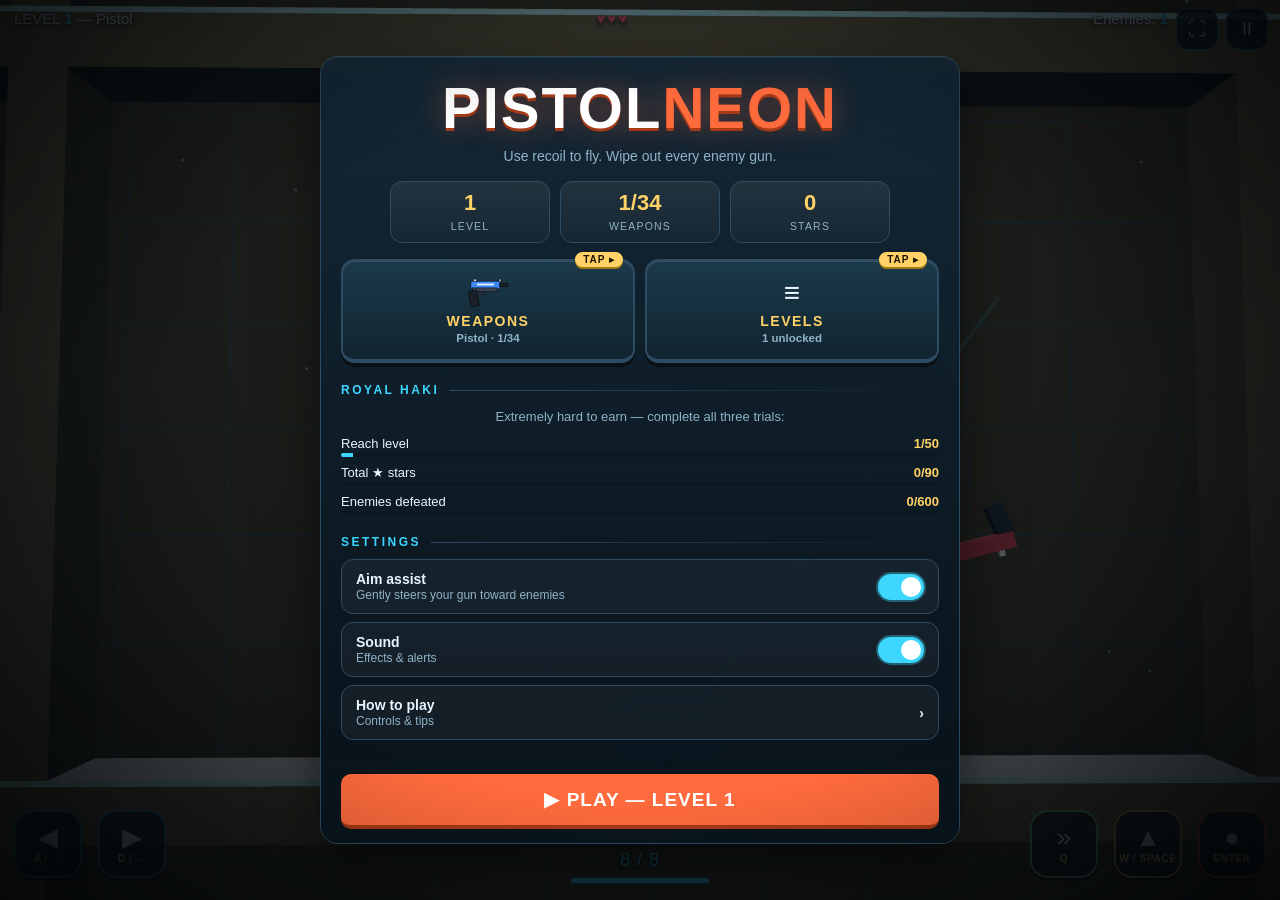
==== commit 7cdff06d: "update" ====
--- a/Archive/index.html
+++ b/Archive/index.html
@@ -131,6 +131,15 @@
 #dmg{position:fixed;inset:0;pointer-events:none;box-shadow:inset 0 0 0 0 rgba(255,40,70,0);opacity:0}
 #dmg.on{animation:dmgf .45s ease-out}
 @keyframes dmgf{0%{opacity:1;box-shadow:inset 0 0 140px 45px rgba(255,40,70,.75)}100%{opacity:0;box-shadow:inset 0 0 140px 45px rgba(255,40,70,0)}}
+@media (orientation:portrait) and (max-width:700px){
+  #hud{padding:8px 68px 8px 10px;font-size:12px}
+  #pad{padding-left:8px;padding-right:8px;gap:4px}
+  .grp{gap:7px}
+  .tb{width:52px;height:52px;border-radius:14px;font-size:21px}
+  #low{bottom:calc(112px + env(safe-area-inset-bottom,0px))}
+  #fs,#pz{width:36px;height:36px}
+  #pz{right:8px}#fs{right:50px}
+}
 @media (prefers-reduced-motion:reduce){#panel h1,#dmg.on{animation:none}}
 
 /* mobile-friendly weapon window */
@@ -167,7 +176,7 @@
 .tile,.wt{box-shadow:0 4px 0 rgba(0,0,0,.45),inset 0 1px 0 rgba(255,255,255,.12)}
 .tile:active,.wt:active,.lvb:active,button.o:active,button.s:active,button.g:active,button.st:active,.wc:active{transform:translateY(3px) scale(.97);box-shadow:none;filter:brightness(1.25)}
 .tile::after{content:"TAP ▸";position:absolute;top:-9px;right:10px;font-size:10px;font-weight:900;letter-spacing:1px;padding:2px 8px;border-radius:8px;background:var(--gd);color:#201400;box-shadow:0 2px 0 #a67c10;animation:tapb 1.2s ease-in-out infinite}
-.tile::before{content:"👆";position:absolute;bottom:2px;right:8px;font-size:18px;animation:hand 1.2s ease-in-out infinite}
+
 .wt::after{content:"";position:absolute;inset:-2px;border-radius:12px;border:2px solid transparent;pointer-events:none}
 .wt:not(.sel):hover::after{border-color:var(--cy)}
 .tap{margin:6px 0 12px!important;font-size:14px!important;font-weight:800;color:var(--gd);letter-spacing:.4px}
@@ -180,6 +189,7 @@
 @keyframes ping{70%{box-shadow:0 0 0 12px rgba(255,107,61,0)}100%{box-shadow:0 0 0 0 rgba(255,107,61,0)}}
 @media (prefers-reduced-motion:reduce){.tile::after,.tile::before,.tap span,button.o{animation:none}}
 .tile.hasnew::after{content:"NEW!";background:var(--ac);color:#fff;box-shadow:0 2px 0 #a63a17}
+.eqs{flex:1;display:flex;align-items:center;justify-content:center;font-weight:800;letter-spacing:1px;color:var(--gd);border:2px solid var(--ln);border-radius:10px}
 </style>
 <script src="https://bridge.playgama.com/v2/stable/playgama-bridge.js"></script>
 <script>
@@ -192,9 +202,9 @@
 <div id="msg"></div>
 <div id="low"><div id="ammo"></div><div id="bar"><i id="bi"></i></div><div id="hint"></div></div>
 <div id="fx"></div><div id="fh"><span class="d">CLICK CENTER<br>TO FIRE</span><span class="m">TAP THE<br>SCREEN<br>TO FIRE</span></div>
-<div id="pz" title="Pause (P)">⏸</div><div id="fs" title="Fullscreen">⛶</div>
-<div id="ab" role="button" aria-label="Watch an ad to unlock a temporary boss weapon"><span class="ai">📺</span><span>UNLOCK BOSS WEAPON<small>Watch ad · this level only</small></span></div>
-<div id="pad"><div class="grp"><div class="tb" id="tl">◀<small>A / ←</small></div><div class="tb" id="tr">▶<small>D / →</small></div></div><div class="grp"><div class="tb" id="td">⚡<small>Q</small></div><div class="tb" id="tg">G<small>HAKI</small></div><div class="tb" id="tj">▲<small>W / SPACE</small></div><div class="tb" id="tf">🔫<small>ENTER</small></div></div></div>
+<div id="pz" title="Pause (P)">II</div><div id="fs" title="Fullscreen">⛶</div>
+<div id="ab" role="button" aria-label="Watch an ad to unlock a temporary boss weapon"><span class="ai">▶</span><span>UNLOCK BOSS WEAPON<small>Watch ad · this level only</small></span></div>
+<div id="pad"><div class="grp"><div class="tb" id="tl">◀<small>A / ←</small></div><div class="tb" id="tr">▶<small>D / →</small></div></div><div class="grp"><div class="tb" id="td">»<small>Q</small></div><div class="tb" id="tg">G<small>HAKI</small></div><div class="tb" id="tj">▲<small>W / SPACE</small></div><div class="tb" id="tf">●<small>ENTER</small></div></div></div>
 <div id="hk"></div>
 <div id="panel"></div>
 <script src="three.min.js"></script>
@@ -211,83 +221,117 @@
 try{Object.assign(SV,JSON.parse(localStorage.getItem('pdr3')||'{}'))}catch(e){}
 const save=()=>{try{localStorage.setItem('pdr3',JSON.stringify(SV))}catch(e){}};
 const WP=[
-{n:'Pistol',d:'Balanced and accurate.',c:0x3d8bff,rec:10,tq:7,cd:.15,mag:7,rel:.8,pel:1,sp:0,len:1,auto:0,burst:0},
-{n:'Revolver',d:'Heavy kick. Great for big jumps.',c:0xffc247,rec:14,tq:10,cd:.28,mag:6,rel:1,pel:1,sp:0,len:1.15,auto:0,burst:0},
-{n:'SMG',d:'Rapid fire. Hold to hover.',c:0x1b1b1b,pc:0xffffff,tx:1,rec:4.6,tq:3.2,cd:.075,mag:24,rel:1.2,pel:1,sp:.07,len:1,auto:1,burst:0},
-{n:'Gun-Blade',d:'Pistol with a blade. Auto-slashes enemies that get close.',c:0x8b5a2b,rec:9,tq:6,cd:.17,mag:8,rel:.8,pel:1,sp:0,len:1.1,auto:0,burst:0,sw:1},
-{n:'Shotgun',d:'Five pellets, huge recoil.',c:0xd63a2a,rec:20,tq:13,cd:.55,mag:4,rel:1.1,pel:5,sp:.2,len:1.5,auto:0,burst:0},
-{n:'Burst Rifle',d:'Three-round bursts, very accurate.',c:0x5fbf4a,rec:6,tq:4.2,cd:.3,mag:18,rel:1.1,pel:1,sp:.02,len:1.4,auto:0,burst:3},
-{n:'Gatling',d:'Endless spray. Fly with fire.',c:0x9b59ff,rec:3,tq:2.2,cd:.045,mag:60,rel:2.2,pel:1,sp:.1,len:1.3,auto:1,burst:0},
-{n:'Bomb Launcher',d:'Lobs bombs that blast whole groups. Its explosions never hurt you.',c:0xff7a1a,rec:13,tq:8,cd:.6,mag:5,rel:1.2,pel:1,sp:0,len:1.3,auto:0,burst:0,bx:1},
-{n:'Rail Cannon',d:'Piercing shot that goes through every enemy in line. Heavy recoil.',c:0x2ee6d6,rec:17,tq:9,cd:.7,mag:4,rel:1.3,pel:1,sp:0,len:1.6,auto:0,burst:0,pierce:1,dmg:3,spd:1.9,ul:18},
-{n:'Plasma Rifle',d:'Fast heavy bolts with double damage. Hold to fire.',c:0xff3df0,rec:5,tq:3.5,cd:.11,mag:36,rel:1.4,pel:1,sp:.03,len:1.3,auto:1,burst:0,dmg:2,big:.2,ul:34},
-{n:'Seeker',d:'Fires two homing missiles that hunt enemies.',c:0xffe14d,rec:7,tq:5,cd:.35,mag:12,rel:1.2,pel:2,sp:.5,len:1.2,auto:0,burst:0,hm:1,spd:.62,dmg:2,ul:50},
-{n:'Nova Blaster',d:'Blasts a full ring of bullets in every direction. Great against crowds.',c:0xff5470,rec:7,tq:3,cd:.5,mag:6,rel:1.3,pel:12,sp:0,len:1.1,auto:0,burst:0,ring:1,ul:80},
-{n:'Boss Slayer',d:'Armor-piercing slugs. Pierce enemies and deal 6x damage to bosses.',c:0xff9d00,rec:15,tq:8,cd:.45,mag:6,rel:1,pel:1,sp:0,len:1.7,auto:0,burst:0,pierce:1,dmg:2,bd:6,spd:1.7,ul:15},
-{n:'Arc Caster',d:'Lightning bolts that jump to 3 more enemies. Hold to fire.',c:0x7df9ff,rec:4,tq:3,cd:.13,mag:32,rel:1.2,pel:1,sp:.04,len:1.3,auto:1,burst:0,dmg:2,ch:3,ul:86},
-{n:'Vortex Cannon',d:'Launches a black hole that drags enemies in, then collapses in a huge blast.',c:0x8a5cff,rec:12,tq:6,cd:.8,mag:4,rel:1.3,pel:1,sp:0,len:1.4,auto:0,burst:0,bh:1,ul:112},
-{n:'Hydra Launcher',d:'Four homing explosive missiles per shot. Hold to fire.',c:0x3dff9a,rec:8,tq:5,cd:.4,mag:16,rel:1.4,pel:4,sp:.6,len:1.5,auto:1,burst:0,hm:1,sx:1,dmg:3,spd:.7,ul:120},
-{n:'Omega Cannon',d:'Ultimate weapon: huge piercing blast, massive explosions, 20x boss damage.',c:0xffffff,rec:18,tq:9,cd:.5,mag:8,rel:1,pel:1,sp:0,len:1.8,auto:0,burst:0,pierce:1,sx:1,dmg:8,bd:20,big:.3,spd:1.4,ul:145},
-{n:'Frost Rifle',d:'Freezing rounds lock enemies in place for 1.5s. Hold to fire.',c:0x9fe8ff,rec:5,tq:3.5,cd:.12,mag:30,rel:1.3,pel:1,sp:.03,len:1.4,auto:1,burst:0,fz:1,ul:26},
-{n:'Ricochet Blaster',d:'Bullets bounce off walls up to 5 times. Hit enemies from any angle.',c:0x4dff4d,rec:6,tq:4,cd:.2,mag:14,rel:1.1,pel:1,sp:.02,len:1.3,auto:0,burst:0,bn:5,dmg:2,ul:46},
-{n:'Inferno Thrower',d:'Short-range flame stream that burns through everything. Hold to fire.',c:0xff5a1f,rec:2.5,tq:2,cd:.035,mag:90,rel:1.8,pel:1,sp:.3,len:1.2,auto:1,burst:0,pierce:1,lf:.4,spd:.55,dmg:1,ul:60},
-{n:'Vampire SMG',d:'Fast SMG. Every 4 kills restore one heart.',c:0xc2002f,rec:4,tq:3,cd:.07,mag:30,rel:1.1,pel:1,sp:.06,len:1.1,auto:1,burst:0,ls:1,dmg:2,ul:70},
-{n:'Trident',d:'Three heavy piercing bolts in a fan. Shreds whole rows of enemies.',c:0x2e7bff,rec:16,tq:9,cd:.55,mag:6,rel:1.1,pel:3,sp:.12,len:1.6,auto:0,burst:0,pierce:1,dmg:4,spd:1.5,ul:105},
-{n:'Boomerang Blade',d:'Spinning blade that flies out and returns, hitting twice. Destroys enemy bullets it touches.',c:0xffd23d,rec:5,tq:4,cd:.4,mag:6,rel:1,pel:1,sp:0,len:1.2,auto:0,burst:0,pierce:1,bo:1,bn:3,lf:3,spd:.55,dmg:2,ul:42},
-{n:'Venom Dart',d:'Poison darts. Enemies keep taking damage for 2 seconds after the hit.',c:0x7cff3a,rec:4,tq:3,cd:.22,mag:14,rel:1,pel:1,sp:.02,len:1.3,auto:1,burst:0,pz:1,ul:38},
-{n:'Buzzsaw',d:'Giant saw disc that bounces around the arena and slices everything for 4 seconds.',c:0xc0c8d0,rec:8,tq:5,cd:.55,mag:5,rel:1.2,pel:1,sp:0,len:1.3,auto:0,burst:0,pierce:1,bn:6,lf:4,spd:.5,big:.32,dmg:2,ul:75},
-{n:'Cluster Bomb',d:'Lobbed bomb that splits into 5 extra explosions. Your own blasts never hurt you.',c:0xff9a3d,rec:13,tq:8,cd:.7,mag:5,rel:1.2,pel:1,sp:0,len:1.3,auto:0,burst:0,bx:1,cl:5,cx:2.2,ul:55},
-{n:'Photon Laser',d:'Hair-thin piercing laser at insane speed. Hold to fire, almost no recoil.',c:0xff3b5c,rec:1.2,tq:1,cd:.03,mag:120,rel:1.6,pel:1,sp:.01,len:1.4,auto:1,burst:0,pierce:1,lf:.6,spd:2.4,dmg:1,ul:30},
-{n:'Meteor Caller',d:'Where the shot lands, 7 meteors crash down around it.',c:0xff6a2a,rec:12,tq:7,cd:.7,mag:5,rel:1.3,pel:1,sp:0,len:1.5,auto:0,burst:0,cl:7,cx:2.8,dmg:3,ul:128},
-{n:'Chrono Pulse',d:'Time bubble: a hit freezes every enemy around the target for 2s.',c:0x8affd8,rec:6,tq:4,cd:.45,mag:8,rel:1.1,pel:1,sp:0,len:1.3,auto:0,burst:0,fa:1,dmg:2,spd:1.2,ul:92},
-{n:'Lucky Seven',d:'Revolver with a 40% chance for a critical shot that deals 8 damage.',c:0xffe14d,rec:13,tq:8,cd:.26,mag:7,rel:.9,pel:1,sp:0,len:1.2,auto:0,burst:0,ct:.4,dmg:2,ul:22},
-{n:'Wave Rifle',d:'Bullets snake in a sine wave and sweep a wide area. Hold to fire.',c:0x4dd2ff,rec:4,tq:3,cd:.1,mag:30,rel:1.2,pel:1,sp:.02,len:1.4,auto:1,burst:0,wv:1,dmg:2,ul:65},
-{n:'Dragon Shotgun',d:'Seven burning pellets pierce through whole groups at close range.',c:0xff3d2e,rec:19,tq:12,cd:.5,mag:6,rel:1.1,pel:7,sp:.4,len:1.5,auto:0,burst:0,pierce:1,lf:.5,spd:.7,dmg:2,ul:98},
-{n:'Reaper',d:'Soul harvester: chain lightning on hit, and every 4 kills restore a heart.',c:0x9b30ff,rec:5,tq:3,cd:.1,mag:36,rel:1.2,pel:1,sp:.04,len:1.5,auto:1,burst:0,dmg:3,ch:4,ls:1,ul:136},
-{n:'Apocalypse',d:'The final weapon: a ring of 16 piercing mega bolts. 15x damage to bosses.',c:0xffffff,rec:10,tq:6,cd:.6,mag:8,rel:1,pel:16,sp:0,len:1.8,auto:0,burst:0,ring:1,pierce:1,dmg:6,bd:15,lf:1.4,spd:1.1,ul:155}];
+{n:'Pistol',d:'Hard-hitting slugs. Accurate, reliable, kills most enemies in one hit.',c:0x3d8bff,mz:1.15,rec:10,tq:7,cd:.14,mag:8,rel:.7,pel:1,sp:0,auto:0,burst:0,dmg:2,bd:3,spd:1.2,bz:.15,tl:1.3,sn:0},
+{n:'Revolver',d:'Huge kick, huge damage. Heavy slugs punch straight through enemies.',c:0xffc247,mz:1.45,rec:15,tq:10,cd:.26,mag:6,rel:.9,pel:1,sp:0,auto:0,burst:0,dmg:4,bd:6,spd:1.35,pierce:1,bz:.19,tl:1.6,sn:1},
+{n:'SMG',d:'Insane fire rate. Hold to hover while you shred everything.',c:0xff8a1f,mz:1.3,rec:4.2,tq:3,cd:.055,mag:36,rel:1.1,pel:1,sp:.06,auto:1,burst:0,dmg:1,spd:1.15,bz:.12,tl:1,sn:2},
+{n:'Gun-Blade',d:'Pistol plus blade. Auto-slashes nearby enemies and cuts enemy bullets out of the air.',c:0x8b5a2b,mz:1.1,rec:9,tq:6,cd:.16,mag:9,rel:.7,pel:1,sp:0,auto:0,burst:0,dmg:2,bd:3,spd:1.2,bz:.15,tl:1.2,sw:1,sn:0},
+{n:'Shotgun',d:'Seven heavy pellets. Devastating at close range.',c:0xd63a2a,mz:1.9,rec:20,tq:13,cd:.5,mag:5,rel:1,pel:7,sp:.2,auto:0,burst:0,dmg:2,bd:3,spd:1.1,lf:.8,bz:.12,tl:.7,sn:1},
+{n:'Burst Rifle',d:'Three fast, precise, hard-hitting rounds per trigger pull.',c:0x5fbf4a,mz:1.85,rec:6,tq:4,cd:.24,mag:24,rel:1,pel:1,sp:.012,auto:0,burst:3,dmg:2,bd:3,spd:1.6,bz:.13,tl:1.5,sn:2},
+{n:'Gatling',d:'Spins up, then never stops. Hold to hover on a wall of lead.',c:0x9b59ff,mz:1.5,rec:3,tq:2.2,cd:.04,mag:90,rel:2,pel:1,sp:.08,auto:1,burst:0,dmg:1,spd:1.3,ramp:3,bz:.13,tl:1.2,sn:2},
+{n:'Bomb Launcher',d:'Lobs bombs with a huge blast radius. Your own explosions never hurt you.',c:0xff7a1a,mz:1.5,rec:13,tq:8,cd:.55,mag:6,rel:1.1,pel:1,sp:0,auto:0,burst:0,bx:1,xr:3.8,xb:3,sn:5},
+{n:'Rail Cannon',d:'Hypervelocity beam that slices through every enemy in line.',c:0x2ee6d6,mz:2.3,rec:17,tq:9,cd:.65,mag:5,rel:1.2,pel:1,sp:0,auto:0,burst:0,pierce:1,dmg:6,bd:10,spd:2.6,lf:1.2,bz:.17,bk:'beam',tl:2.2,sn:4,ul:18},
+{n:'Plasma Rifle',d:'Heavy plasma bolts. Fast, powerful and sustained. Hold to fire.',c:0xff3df0,mz:1.8,rec:5,tq:3.5,cd:.1,mag:40,rel:1.3,pel:1,sp:.025,auto:1,burst:0,dmg:3,spd:1.2,bz:.2,tl:1.3,sn:3,ul:34},
+{n:'Seeker',d:'Two fast homing missiles that hunt enemies down.',c:0xffe14d,mz:1.7,rec:7,tq:5,cd:.3,mag:14,rel:1.1,pel:2,sp:.5,auto:0,burst:0,hm:1,spd:.7,dmg:3,bd:4,bz:.17,el:2,tl:1.2,smk:1,sn:5,ul:50},
+{n:'Nova Blaster',d:'A ring of 24 piercing bolts in every direction. Wipes out crowds.',c:0xff5470,mz:1.2,rec:8,tq:3,cd:.55,mag:5,rel:1.2,pel:24,sp:0,auto:0,burst:0,ring:1,pierce:1,dmg:2,bd:3,spd:.75,lf:1.5,bz:.15,tl:.9,sn:3,ul:80},
+{n:'Boss Slayer',d:'Armor-piercing slugs that tear bosses apart.',c:0xff9d00,mz:2.45,rec:16,tq:8,cd:.45,mag:5,rel:1,pel:1,sp:0,auto:0,burst:0,pierce:1,dmg:5,bd:14,spd:2.2,bz:.18,bk:'beam',tl:1.6,sn:1,ul:15},
+{n:'Arc Caster',d:'Lightning that chains across 4 more enemies. Hold to fire.',c:0x7df9ff,mz:1.8,rec:4,tq:3,cd:.12,mag:36,rel:1.1,pel:1,sp:.03,auto:1,burst:0,dmg:2,ch:4,cdm:2,spd:1.4,bz:.14,tl:1.4,sn:3,ul:86},
+{n:'Vortex Cannon',d:'Fires a black hole that drags enemies in, then collapses in a colossal blast.',c:0x8a5cff,mz:1.45,rec:12,tq:6,cd:.8,mag:4,rel:1.2,pel:1,sp:0,auto:0,burst:0,bh:1,xr:6.5,xb:10,sn:5,ul:112},
+{n:'Hydra Launcher',d:'Four homing explosive missiles per volley. Hold to fire.',c:0x3dff9a,mz:1.8,rec:8,tq:5,cd:.4,mag:20,rel:1.3,pel:4,sp:.6,auto:1,burst:0,hm:1,sx:1,xr:2.4,xb:3,spd:.75,dmg:3,bz:.15,el:2,tl:1.1,smk:1,sn:5,ul:120},
+{n:'Omega Cannon',d:'Ultimate piercing blast. Colossal explosions and crushing boss damage.',c:0xffffff,bc:0xffe9a0,mz:2.15,rec:18,tq:9,cd:.5,mag:8,rel:1,pel:1,sp:0,auto:0,burst:0,pierce:1,sx:1,xr:3.8,xb:10,dmg:10,bd:25,bz:.34,spd:1.5,tl:2,sn:1,ul:145},
+{n:'Frost Rifle',d:'Freezing rounds lock enemies in ice. Frozen enemies take double damage.',c:0x9fe8ff,mz:1.9,rec:5,tq:3.5,cd:.11,mag:36,rel:1.2,pel:1,sp:.025,auto:1,burst:0,fz:1,dmg:2,spd:1.3,bz:.15,tl:1.2,sn:3,ul:26},
+{n:'Ricochet Blaster',d:'Bounces off walls up to 6 times and hits harder with every bounce.',c:0x4dff4d,mz:1.75,rec:6,tq:4,cd:.17,mag:16,rel:1,pel:1,sp:.02,auto:0,burst:0,bn:6,rb:1,dmg:2,spd:1.3,bz:.17,tl:1.2,sn:3,ul:46},
+{n:'Inferno Thrower',d:'Rolling fireballs that pierce and set enemies on fire. Hold to fire.',c:0xff5a1f,mz:2,rec:2.5,tq:2,cd:.03,mag:100,rel:1.6,pel:1,sp:.28,auto:1,burst:0,pierce:1,pz:1,pzt:2,lf:.5,spd:.65,dmg:1,bz:.2,gr:2.5,fl:1,sn:6,ul:60},
+{n:'Vampire SMG',d:'Fast and brutal. Every 3 kills restore a heart.',c:0xc2002f,mz:1.5,rec:4,tq:3,cd:.065,mag:32,rel:1,pel:1,sp:.05,auto:1,burst:0,ls:3,dmg:2,spd:1.2,bz:.13,tl:1.1,sn:2,ul:70},
+{n:'Trident',d:'Three heavy piercing bolts in a fan. Shreds whole rows of enemies.',c:0x2e7bff,mz:2.1,rec:16,tq:9,cd:.5,mag:6,rel:1,pel:3,sp:.1,auto:0,burst:0,pierce:1,dmg:5,bd:7,spd:1.6,lf:1.6,bz:.17,tl:1.6,sn:1,ul:105},
+{n:'Boomerang Blade',d:'Spinning blades fly out and return, cutting twice and erasing enemy bullets.',c:0xffd23d,mz:1.3,rec:5,tq:4,cd:.35,mag:6,rel:.9,pel:1,sp:0,auto:0,burst:0,pierce:1,bo:1,bn:3,lf:3.2,spd:.6,dmg:3,bd:5,bz:.34,bk:'star4',spin:16,sn:0,ul:42},
+{n:'Venom Dart',d:'Poison darts. When a poisoned enemy dies, the venom spreads to its neighbours.',c:0x7cff3a,mz:1.45,rec:4,tq:3,cd:.2,mag:16,rel:.9,pel:1,sp:.015,auto:1,burst:0,pz:1,pzt:3,dmg:2,spd:1.4,bz:.14,tl:1.2,sn:0,ul:38},
+{n:'Buzzsaw',d:'A giant saw bounces around for 4 seconds, grinding everything it touches.',c:0xc0c8d0,mz:1.85,rec:8,tq:5,cd:.55,mag:5,rel:1.1,pel:1,sp:0,auto:0,burst:0,pierce:1,bn:7,lf:4.5,spd:.55,bz:.4,bk:'saw',spin:22,hrs:.3,dmg:2,bd:3,sn:5,ul:75},
+{n:'Cluster Bomb',d:'Lobbed bomb that splits into 6 extra explosions.',c:0xff9a3d,mz:1.3,rec:13,tq:8,cd:.65,mag:5,rel:1.1,pel:1,sp:0,auto:0,burst:0,bx:1,xr:3,xb:2,cl:6,cx:2.5,sn:5,ul:55},
+{n:'Photon Laser',d:'Near-light-speed laser. Hold to fire with almost no recoil.',c:0xff3b5c,mz:2.1,rec:1.2,tq:1,cd:.028,mag:110,rel:1.5,pel:1,sp:.008,auto:1,burst:0,pierce:1,lf:.6,spd:3,dmg:1,bz:.1,bk:'beam',tl:2.4,sn:4,ul:30},
+{n:'Meteor Caller',d:'Where the shot lands, 7 meteors crash down from the sky.',c:0xff6a2a,mz:1.95,rec:12,tq:7,cd:.7,mag:5,rel:1.2,pel:1,sp:0,auto:0,burst:0,cl:7,cx:2.8,met:1,xb:4,dmg:3,spd:1.2,bz:.2,tl:1.3,sn:5,ul:128},
+{n:'Chrono Pulse',d:'Time bubble: a hit freezes nearby enemies and slows their bullets.',c:0x8affd8,mz:1.95,rec:6,tq:4,cd:.4,mag:8,rel:1,pel:1,sp:0,auto:0,burst:0,fa:1,dmg:3,bd:4,spd:1.3,bz:.2,tl:1.2,sn:3,ul:92},
+{n:'Lucky Seven',d:'40% jackpot chance: critical shots deal 4x damage.',c:0xffe14d,mz:1.45,rec:13,tq:8,cd:.24,mag:6,rel:.8,pel:1,sp:0,auto:0,burst:0,ct:.4,dmg:3,spd:1.3,bz:.17,tl:1.4,sn:1,ul:22},
+{n:'Wave Rifle',d:'Piercing waves snake across the arena. Hold to fire.',c:0x4dd2ff,mz:2.25,rec:4,tq:3,cd:.09,mag:36,rel:1.1,pel:1,sp:.01,auto:1,burst:0,pierce:1,wv:1,dmg:2,spd:.85,lf:1.6,bz:.17,tl:.9,sn:3,ul:65},
+{n:'Dragon Shotgun',d:'Eight burning pellets pierce through whole groups.',c:0xff3d2e,mz:2.15,rec:19,tq:12,cd:.5,mag:6,rel:1,pel:8,sp:.42,auto:0,burst:0,pierce:1,lf:.6,spd:.8,pz:1,pzt:2,dmg:3,bd:3,bz:.16,tl:.8,sn:1,ul:98},
+{n:'Reaper',d:'Chain lightning on every hit. Every 2 kills restore a heart.',c:0x9b30ff,mz:1.95,rec:5,tq:3,cd:.09,mag:40,rel:1.1,pel:1,sp:.03,auto:1,burst:0,dmg:3,ch:4,cdm:2,ls:2,spd:1.3,bz:.17,tl:1.3,sn:3,ul:136},
+{n:'Apocalypse',d:'The final weapon: a ring of 28 mega bolts that pierce everything.',c:0xffffff,bc:0xffd27a,mz:1.05,rec:10,tq:6,cd:.55,mag:8,rel:1,pel:28,sp:0,auto:0,burst:0,ring:1,pierce:1,dmg:8,bd:18,spd:1.1,lf:1.7,bz:.26,tl:1.2,sn:3,ul:155}];
+WP.forEach((w,i)=>w.id=i);
+const pw=w=>{const d=w.bd||w.dmg||w.xb||1;return d*(w.pel>1?(w.ring?3:w.pel*.55):1)*(w.pierce?1.3:1)*((w.sx||w.bx||w.cl||w.bh)?1.6:1)*(w.ch?1.3:1)*(w.burst||1)*(w.hrs?3:1)*(w.met?3:1)*(w.cl&&!w.met?2:1)/Math.max(.04,(w.cd||.1)+(w.burst?w.burst*.07:0))};
 function ok(i){const w=WP[i];return w.ul?SV.best>w.ul:w.bx?SV.best>=15:i<SV.un}
 if('king'in SV){delete SV.king;delete SV.zy;delete SV.sn;SV.un=Math.max(1,Math.min(WP.length-1,1+Math.floor((SV.best-1)/2)))}if(!ok(SV.wp))SV.wp=0;
 if(!SV.sw){SV.sw=[];WP.forEach((w,i)=>{if(ok(i))SV.sw.push(i)})}
 const sw=i=>{if(!SV.sw.includes(i))SV.sw.push(i)},nw=i=>ok(i)&&!SV.sw.includes(i);
 // p=platforms[x,y,w,h]  e=enemies[x,y,type(0 sentry,1 roamer,2 burst,3 fan,4 blader,5 bomb),interval,range]
 const hex=c=>'#'+c.toString(16).padStart(6,'0');
-const IC=[
-c=>`<rect x='10' y='9' width='32' height='8' rx='2' fill='${c}'/><rect x='40' y='11' width='14' height='4' fill='#111'/><path d='M14 17h9l-3 12h-8z' fill='#2c3440'/>`,
-c=>`<rect x='8' y='9' width='28' height='8' rx='2' fill='${c}'/><circle cx='30' cy='13' r='6' fill='#2c3440' stroke='${c}'/><rect x='36' y='11' width='22' height='4' fill='#111'/><path d='M12 17h9l-3 12h-8z' fill='#2c3440'/>`,
-c=>`<rect x='8' y='8' width='34' height='9' rx='2' fill='#161616' stroke='#666'/><g fill='#fff'><circle cx='14' cy='12' r='1'/><circle cx='20' cy='14' r='1'/><circle cx='26' cy='11' r='1'/><circle cx='32' cy='14' r='1'/><circle cx='38' cy='11' r='1'/></g><rect x='40' y='11' width='16' height='3' fill='#111'/><rect x='22' y='17' width='6' height='12' fill='#2c3440'/><path d='M10 17h8l-3 10h-7z' fill='#2c3440'/>`,
-c=>`<rect x='6' y='11' width='22' height='7' rx='2' fill='${c}'/><path d='M9 18h8l-3 10h-8z' fill='#2c3440'/><path d='M28 12h24l8 3-8 3H28z' fill='#b8c2cc'/><rect x='26' y='9' width='3' height='12' fill='#ffd166'/>`,
-c=>`<rect x='4' y='12' width='14' height='7' rx='2' fill='#7a4b2a'/><rect x='16' y='9' width='42' height='4' fill='${c}'/><rect x='16' y='14' width='42' height='4' fill='${c}'/><rect x='26' y='19' width='12' height='4' rx='1' fill='#2c3440'/>`,
-c=>`<rect x='2' y='11' width='14' height='8' rx='2' fill='#2c3440'/><rect x='14' y='10' width='26' height='7' rx='2' fill='${c}'/><rect x='38' y='12' width='24' height='3' fill='#111'/><rect x='22' y='6' width='10' height='4' rx='1' fill='#111'/><rect x='24' y='17' width='5' height='9' fill='#2c3440'/>`,
-c=>`<rect x='6' y='11' width='18' height='10' rx='3' fill='#2c3440'/><rect x='22' y='8' width='36' height='3' fill='${c}'/><rect x='22' y='12' width='36' height='3' fill='${c}'/><rect x='22' y='16' width='36' height='3' fill='${c}'/><circle cx='22' cy='13.5' r='6' fill='${c}'/>`,
-c=>`<rect x='6' y='10' width='34' height='9' rx='3' fill='${c}'/><rect x='38' y='8' width='10' height='13' rx='2' fill='#2c3440'/><circle cx='55' cy='14' r='6' fill='#222' stroke='${c}' stroke-width='2'/><rect x='54' y='6' width='2' height='4' fill='#ffd166'/><path d='M10 19h9l-3 10h-8z' fill='#2c3440'/>`,
-c=>`<rect x='4' y='12' width='56' height='5' fill='${c}'/><rect x='6' y='9' width='16' height='11' rx='2' fill='#2c3440'/><circle cx='56' cy='14.5' r='3' fill='#fff'/>`,
-c=>`<rect x='6' y='9' width='34' height='10' rx='3' fill='${c}'/><circle cx='50' cy='14' r='6' fill='${c}' opacity='.7'/><rect x='38' y='12' width='8' height='4' fill='#111'/><path d='M10 19h9l-3 10h-8z' fill='#2c3440'/>`,
-c=>`<rect x='6' y='10' width='26' height='9' rx='3' fill='#2c3440'/><path d='M32 11l20 3-20 4z' fill='${c}'/><circle cx='54' cy='14' r='3' fill='${c}'/>`,
-c=>`<circle cx='32' cy='16' r='5' fill='${c}'/><g stroke='${c}' stroke-width='2'><path d='M32 2v6M32 24v6M12 16h6M46 16h6M18 6l4 4M42 22l4 4M46 6l-4 4M22 22l-4 4'/></g>`,
-c=>`<rect x='4' y='11' width='16' height='9' rx='3' fill='#2c3440'/><rect x='18' y='10' width='38' height='5' fill='${c}'/><rect x='30' y='6' width='14' height='4' rx='1' fill='#111'/><circle cx='58' cy='12.5' r='3' fill='#fff'/>`,
-c=>`<rect x='6' y='10' width='26' height='9' rx='3' fill='#2c3440'/><path d='M32 14l6-5 4 8 6-8 6 5' stroke='${c}' stroke-width='2.5' fill='none'/>`,
-c=>`<circle cx='32' cy='16' r='11' fill='none' stroke='${c}' stroke-width='3'/><circle cx='32' cy='16' r='5' fill='#000' stroke='${c}'/>`,
-c=>`<rect x='6' y='9' width='24' height='11' rx='3' fill='#2c3440'/><g fill='${c}'><rect x='28' y='8' width='26' height='3'/><rect x='28' y='13' width='26' height='3'/><rect x='28' y='18' width='26' height='3'/></g>`,
-c=>`<circle cx='20' cy='16' r='9' fill='${c}'/><rect x='24' y='12' width='34' height='8' fill='#2c3440' stroke='${c}'/><circle cx='20' cy='16' r='3' fill='#fff'/>`,
-c=>`<rect x='6' y='10' width='30' height='9' rx='3' fill='#2c3440'/><path d='M36 14h20M46 8v12M40 10l12 8M52 10l-12 8' stroke='${c}' stroke-width='2'/>`,
-c=>`<rect x='6' y='10' width='26' height='9' rx='3' fill='#2c3440'/><path d='M32 14l10-8 8 14 8-8' stroke='${c}' stroke-width='3' fill='none'/>`,
-c=>`<rect x='6' y='10' width='26' height='9' rx='3' fill='#2c3440'/><path d='M32 14c6-8 10 0 14-4 2 4 8 4 14 4-6 4-8 4-14 4-4-4-8 4-14-4z' fill='${c}'/>`,
-c=>`<rect x='6' y='9' width='34' height='9' rx='2' fill='${c}'/><rect x='38' y='11' width='18' height='3' fill='#111'/><path d='M14 22l5 8 5-8z' fill='#fff'/>`,
-c=>`<rect x='6' y='11' width='18' height='9' rx='3' fill='#2c3440'/><g fill='${c}'><rect x='22' y='6' width='34' height='3'/><rect x='22' y='13' width='34' height='3'/><rect x='22' y='20' width='34' height='3'/></g>`,
-c=>`<path d='M10 24C10 8 30 4 54 8c-14 2-20 6-22 14-2 4-12 4-22 2z' fill='${c}'/>`,
-c=>`<rect x='6' y='10' width='28' height='9' rx='3' fill='#2c3440'/><path d='M34 14h18l6 0-6 3H34z' fill='${c}'/><circle cx='42' cy='24' r='3' fill='${c}'/>`,
-c=>`<circle cx='32' cy='16' r='10' fill='${c}'/><circle cx='32' cy='16' r='4' fill='#0b1820'/><g stroke='${c}' stroke-width='3'><path d='M32 2v4M32 26v4M18 16h4M42 16h4'/></g>`,
-c=>`<circle cx='20' cy='16' r='8' fill='#2b2f38' stroke='${c}' stroke-width='2'/><circle cx='38' cy='10' r='4' fill='${c}'/><circle cx='46' cy='20' r='4' fill='${c}'/><circle cx='54' cy='11' r='3' fill='${c}'/>`,
-c=>`<rect x='4' y='11' width='24' height='9' rx='3' fill='#2c3440'/><rect x='26' y='12' width='34' height='5' fill='${c}' opacity='.35'/><rect x='26' y='13' width='34' height='3' fill='${c}'/>`,
-c=>`<circle cx='42' cy='20' r='7' fill='${c}'/><path d='M36 14L10 2M40 12L18 0M30 18L6 10' stroke='${c}' stroke-width='2' opacity='.6'/>`,
-c=>`<circle cx='32' cy='16' r='11' fill='none' stroke='${c}' stroke-width='3'/><path d='M32 9v8l5 3' stroke='${c}' stroke-width='3' fill='none'/>`,
-c=>`<rect x='8' y='9' width='28' height='8' rx='2' fill='${c}'/><rect x='36' y='11' width='20' height='4' fill='#111'/><text x='20' y='28' font-size='11' fill='#fff' text-anchor='middle'>777</text>`,
-c=>`<rect x='4' y='11' width='20' height='9' rx='3' fill='#2c3440'/><path d='M24 15q6-8 12 0t12 0 10 0' stroke='${c}' stroke-width='3' fill='none'/>`,
-c=>`<rect x='4' y='11' width='18' height='9' rx='3' fill='#2c3440'/><path d='M22 15L58 4v22z' fill='${c}' opacity='.85'/>`,
-c=>`<path d='M14 28L40 6' stroke='#8a8f99' stroke-width='3'/><path d='M40 6c10 0 16 6 16 12-6-4-10-4-16-4z' fill='${c}'/>`,
-c=>`<circle cx='32' cy='16' r='5' fill='${c}'/><g stroke='${c}' stroke-width='2.5'><path d='M32 1v8M32 23v8M7 16h8M49 16h8M14 6l6 6M44 26l6 6M50 6l-6 6M20 26l-6 6'/></g><circle cx='32' cy='16' r='11' fill='none' stroke='${c}' stroke-width='1.5'/>`];
+/* ---------- weapon models: ONE description per weapon drives both the 3D gun and its menu icon ---------- */
+const WCOL={d:0x1c2129,g:0x394252,s:0x8f9bb0,l:0xe3eaf3,w:0x7a4a28,y:0xd9a82e};
+function mk3(par){const add=(m,x,y,o)=>{m.position.set(x,y,o.z||0);m.castShadow=!o.g;par.add(m);return m},
+ mat=(c,o)=>o.g?new THREE.MeshBasicMaterial({color:c}):M(c,o.e);
+ return{
+  b(x,y,w,h,c,o){o=o||{};const m=new THREE.Mesh(new THREE.BoxGeometry(w,h,o.d||.26),mat(c,o));m.rotation.z=o.r||0;return add(m,x,y,o)},
+  c(x,y,l,r1,r2,c,o){o=o||{};const m=new THREE.Mesh(new THREE.CylinderGeometry(Math.max(r2,.01),Math.max(r1,.01),l,10),mat(c,o));m.rotation.z=(o.r||0)-1.5708;return add(m,x,y,o)},
+  d(x,y,r,t,c,o){o=o||{};const m=new THREE.Mesh(new THREE.CylinderGeometry(r,r,t,14),mat(c,o));m.rotation.x=1.5708;return add(m,x,y,o)},
+  s(x,y,r,c,o){o=o||{};return add(new THREE.Mesh(new THREE.SphereGeometry(r,o.sg?6:12,o.sg?5:10),mat(c,o)),x,y,o)},
+  t(x,y,r,tb,c,o){o=o||{};return add(new THREE.Mesh(new THREE.TorusGeometry(r,tb,6,18),mat(c,o)),x,y,o)},
+  g(x,y,sp,fn){const gr=new THREE.Group();gr.position.set(x,y,0);if(sp)gr.userData.spin=sp;par.add(gr);fn(mk3(gr));return gr}}}
+function mkSvg(out,ox,oy,bb){const hx6=c=>'#'+c.toString(16).padStart(6,'0'),
+ ext=(x,y,a,b)=>{bb.x0=Math.min(bb.x0,ox+x-a);bb.x1=Math.max(bb.x1,ox+x+a);bb.y0=Math.min(bb.y0,oy+y-b);bb.y1=Math.max(bb.y1,oy+y+b)},
+ rot=(w,h,r)=>[(Math.abs(w*Math.cos(r))+Math.abs(h*Math.sin(r)))/2,(Math.abs(w*Math.sin(r))+Math.abs(h*Math.cos(r)))/2],
+ tf=(x,y,r)=>`transform="translate(${(ox+x).toFixed(3)} ${(-(oy+y)).toFixed(3)}) rotate(${(-(r||0)*57.2958).toFixed(1)})"`,
+ fl=(c,g)=>g?`fill="${hx6(c)}" stroke="#fff" stroke-opacity=".55" stroke-width=".02"`:`fill="${hx6(c)}" stroke="#000" stroke-opacity=".5" stroke-width=".035"`,
+ ball=(x,y,r,c,o)=>{ext(x,y,r,r);out.push(`<circle cx="${(ox+x).toFixed(3)}" cy="${(-(oy+y)).toFixed(3)}" r="${r}" ${fl(c,o&&o.g)}/>`)};
+ return{
+  b(x,y,w,h,c,o){o=o||{};const e=rot(w,h,o.r||0);ext(x,y,e[0],e[1]);out.push(`<rect ${tf(x,y,o.r)} x="${-w/2}" y="${-h/2}" width="${w}" height="${h}" ${fl(c,o.g)}/>`)},
+  c(x,y,l,r1,r2,c,o){o=o||{};const e=rot(l,2*Math.max(r1,r2),o.r||0);ext(x,y,e[0],e[1]);out.push(`<polygon ${tf(x,y,o.r)} points="${-l/2},${-r1} ${l/2},${-r2} ${l/2},${r2} ${-l/2},${r1}" ${fl(c,o.g)}/>`)},
+  d(x,y,r,t,c,o){ball(x,y,r,c,o)},
+  s(x,y,r,c,o){ball(x,y,r,c,o)},
+  t(x,y,r,tb,c,o){ext(x,y,r+tb,r+tb);out.push(`<circle cx="${(ox+x).toFixed(3)}" cy="${(-(oy+y)).toFixed(3)}" r="${r}" fill="none" stroke="${hx6(c)}" stroke-width="${tb*2}"/>`)},
+  g(x,y,sp,fn){fn(mkSvg(out,ox+x,oy+y,bb))}}}
+const WM=[
+/*0 Pistol*/(S,c)=>{const C=WCOL;S.b(.3,.1,1.05,.27,c);S.b(.28,-.07,.9,.14,C.g);S.c(.95,.1,.3,.06,.06,C.d);S.b(-.12,-.38,.3,.56,C.d,{r:.2});S.b(.1,-.2,.3,.06,C.g);S.b(.82,.27,.07,.08,C.l);S.b(-.08,.27,.1,.08,C.l);S.b(.3,.12,.6,.05,C.l,{g:1,d:.28})},
+/*1 Revolver*/(S,c)=>{const C=WCOL;S.b(.12,.1,.7,.36,c);S.c(.9,.12,1,.09,.09,C.s);S.b(.9,.24,1,.05,C.g);S.c(.17,.12,.44,.2,.2,C.s);S.b(-.2,.3,.14,.14,C.g,{r:.5});S.b(-.24,-.36,.34,.6,C.w,{r:.3});S.b(1.37,.2,.06,.1,C.l);S.b(.17,.12,.06,.4,C.d,{d:.3})},
+/*2 SMG*/(S,c)=>{const C=WCOL;S.b(.15,.08,1,.3,C.g);S.b(.15,.27,.9,.06,c);S.c(1,.1,.55,.1,.1,C.d);S.b(.4,-.42,.2,.62,C.d,{r:-.08});S.b(-.15,-.34,.26,.5,C.d,{r:.2});S.b(-.55,.05,.6,.07,C.s);S.b(-.85,-.02,.07,.3,C.s);S.b(.5,.36,.24,.12,C.d);S.b(.5,.38,.12,.05,c,{g:1,d:.28});S.b(.15,.08,.5,.1,c,{d:.28})},
+/*3 Gun-Blade*/(S,c)=>{const C=WCOL;S.b(.25,.1,.95,.26,c);S.b(.25,-.06,.85,.12,C.g);S.c(.85,.1,.3,.06,.06,C.d);S.b(-.12,-.34,.28,.5,C.w,{r:.2});S.b(.7,-.14,.1,.5,C.y);S.b(1.45,-.14,1.5,.13,C.l);S.b(1.45,-.14,1.4,.04,C.s,{d:.3});S.b(2.26,-.14,.2,.2,C.l,{r:.785})},
+/*4 Shotgun*/(S,c)=>{const C=WCOL;S.b(.05,.05,.7,.34,c);S.c(1.1,.16,1.5,.09,.09,C.s);S.c(1.1,-.02,1.5,.09,.09,C.g);S.b(.85,-.16,.55,.2,C.w);S.b(-.55,-.02,.7,.3,C.w,{r:-.12});S.b(-.1,-.32,.24,.4,C.d,{r:.25});S.b(1.88,.16,.07,.1,C.l)},
+/*5 Burst Rifle*/(S,c)=>{const C=WCOL;S.b(.15,.08,1.2,.3,c);S.c(1.35,.08,.9,.06,.06,C.d);S.b(1,.08,.7,.18,C.g);S.b(.4,.34,.5,.07,C.g);S.c(.4,.44,.55,.1,.1,C.d);S.s(.7,.44,.09,0x7df9ff,{g:1});S.b(.5,-.38,.22,.55,C.d,{r:.22});S.b(-.25,-.3,.26,.5,C.d,{r:.2});S.b(-.7,.02,.55,.3,C.g,{r:-.08});[0,.15,.3].forEach(x=>S.b(x,.1,.07,.07,C.l,{g:1,d:.3}))},
+/*6 Gatling*/(S,c)=>{const C=WCOL;S.b(-.05,0,.85,.5,c);S.b(-.1,-.5,.55,.38,C.d);S.b(-.05,.36,.7,.1,C.g);S.g(.9,0,{a:'x',v:14},G=>{[[.17,0],[-.17,0],[0,.17],[0,-.17]].forEach(p=>G.c(0,p[0],1,.075,.075,C.s,{z:p[1]}));G.c(-.3,0,.08,.3,.3,C.d);G.c(.45,0,.08,.3,.3,C.d)})},
+/*7 Bomb Launcher*/(S,c)=>{const C=WCOL;S.c(.55,.05,1.3,.24,.26,c);S.c(1.2,.05,.4,.26,.36,C.g);S.b(.25,.05,.1,.58,C.d);S.b(.8,.05,.1,.58,C.d);S.s(1.3,.05,.24,0x2b2f38);S.b(1.3,.34,.05,.16,C.y);S.s(1.3,.46,.06,0xffd166,{g:1});S.b(.5,-.32,.24,.5,C.d,{r:.15});S.b(.95,-.3,.2,.4,C.g);S.b(.2,.36,.5,.08,C.g)},
+/*8 Rail Cannon*/(S,c)=>{const C=WCOL;S.b(1.15,.17,2.1,.1,C.s);S.b(1.15,-.07,2.1,.1,C.s);S.b(1.15,.05,1.9,.07,c,{g:1,d:.2});[.55,1,1.45].forEach(x=>S.b(x,.05,.1,.5,c));S.b(-.15,.02,.6,.5,C.d);S.b(-.2,.02,.34,.3,c,{g:1,d:.3});S.b(-.1,-.38,.26,.45,C.g,{r:.2});S.b(2.18,.05,.14,.38,C.l)},
+/*9 Plasma Rifle*/(S,c)=>{const C=WCOL;S.b(.2,.05,1.05,.32,C.g);S.s(.3,.3,.2,c,{g:1});S.c(1.25,.06,.9,.08,.08,C.d);[.95,1.2,1.45].forEach(x=>S.b(x,.06,.08,.36,c,{g:1,d:.3}));S.s(1.72,.06,.15,c,{g:1});S.b(-.1,-.32,.26,.5,C.d,{r:.2});S.b(-.5,.05,.5,.28,C.g);S.b(.2,.05,.5,.08,c,{g:1,d:.28})},
+/*10 Seeker*/(S,c)=>{const C=WCOL;S.c(.5,.14,1.5,.17,.17,C.g);S.c(.5,-.14,1.5,.17,.17,C.g);S.b(.5,0,1.3,.08,C.d);S.c(1.4,.14,.5,.14,.02,c);S.c(1.4,-.14,.5,.14,.02,c);S.b(.15,.4,.4,.14,C.d);S.s(.15,.52,.07,0xff3b3b,{g:1});S.b(.05,-.4,.24,.4,C.d,{r:.1});S.c(-.3,0,.3,.28,.18,C.d)},
+/*11 Nova Blaster*/(S,c)=>{const C=WCOL;S.b(0,0,.8,.34,C.g);S.b(-.1,-.35,.26,.45,C.d,{r:.2});S.c(.65,.05,.5,.1,.14,C.d);S.g(1.2,.05,{a:'z',v:3},G=>{[0,.785,1.571,2.356].forEach(r=>G.b(0,0,1.1,.1,c,{r:r,g:1,d:.2}))});S.s(1.2,.05,.3,c,{g:1});S.s(1.2,.05,.16,C.l,{g:1})},
+/*12 Boss Slayer*/(S,c)=>{const C=WCOL;S.b(.1,.05,1,.34,c);S.c(1.5,.08,1.6,.09,.09,C.d);S.b(2.3,.08,.3,.2,C.g);S.b(2.3,.08,.05,.28,C.d);S.c(.35,.42,.9,.12,.12,C.d);S.s(.82,.42,.1,0x7df9ff,{g:1});S.b(.15,.32,.1,.12,C.g);S.b(.6,.32,.1,.12,C.g);S.b(1.3,-.2,.06,.5,C.s,{r:.35});S.b(1.3,-.2,.06,.5,C.s,{r:-.35});S.b(-.45,0,.6,.34,C.g,{r:-.1});S.b(.2,-.32,.26,.4,C.d,{r:.2});S.b(.45,-.25,.2,.45,C.d)},
+/*13 Arc Caster*/(S,c)=>{const C=WCOL;S.b(0,0,.8,.32,C.g);S.b(-.1,-.34,.26,.45,C.d,{r:.2});S.c(.9,.05,1,.06,.06,C.s);[.55,.83,1.11,1.39].forEach(x=>S.b(x,.05,.1,.52,c,{e:0x0a3a44}));S.b(1.6,.3,.7,.07,C.s,{r:-.12});S.b(1.6,-.2,.7,.07,C.s,{r:.12});S.s(1.78,.05,.14,C.l,{g:1});S.t(1.78,.05,.26,.03,c,{g:1})},
+/*14 Vortex Cannon*/(S,c)=>{const C=WCOL;S.c(.3,0,1,.28,.32,C.g);S.b(.1,-.4,.26,.45,C.d,{r:.15});S.c(1.1,0,.7,.3,.5,c);S.s(1.3,0,.36,0x08040f);S.g(1.3,0,{a:'z',v:5},G=>{G.t(0,0,.52,.06,c,{g:1});G.s(.52,0,.09,C.l,{g:1});G.s(-.26,.45,.08,C.l,{g:1});G.s(-.26,-.45,.08,c,{g:1})})},
+/*15 Hydra Launcher*/(S,c)=>{const C=WCOL;S.b(0,0,.8,.6,C.g);[.22,0,-.22].forEach(y=>{S.c(.9,y,1.1,.12,.12,C.d);S.c(1.58,y,.34,.12,.02,c)});S.b(.1,-.44,.26,.4,C.d,{r:.1});S.b(.3,.4,.6,.1,C.g);S.b(0,0,.4,.2,c,{d:.3})},
+/*16 Omega Cannon*/(S,c)=>{const C=WCOL;S.b(0,0,.9,.5,C.l);S.b(0,.27,.9,.07,C.y);S.c(1.3,0,1.5,.2,.2,C.g);[.8,1.2,1.6].forEach(x=>S.b(x,0,.1,.52,C.y));S.b(1.3,.22,1.3,.05,0x7df9ff,{g:1,d:.3});S.b(.1,.42,.5,.18,C.y);S.b(.1,-.42,.5,.18,C.y);S.b(-.5,0,.3,.5,C.g);S.b(-.1,-.42,.26,.4,C.d,{r:.2});S.g(2.1,0,{a:'z',v:4},G=>{G.t(0,0,.42,.07,C.y,{g:1});G.t(0,0,.24,.05,0x7df9ff,{g:1});G.b(.42,0,.16,.1,C.l,{g:1});G.b(-.42,0,.16,.1,C.l,{g:1})});S.s(2.1,0,.15,C.l,{g:1})},
+/*17 Frost Rifle*/(S,c)=>{const C=WCOL;S.b(.15,.05,1.1,.3,C.l);S.b(.15,.22,1,.05,c,{g:1,d:.28});[[.45,.34,.26],[.8,.33,.3],[1.1,.3,.2]].forEach(a=>S.b(a[0],a[1],a[2],a[2],c,{r:.785,g:1,d:.2}));S.c(1.3,.08,.8,.1,.07,C.s);S.b(1.76,.08,.22,.22,c,{r:.785,g:1});S.c(.25,-.4,.5,.2,.2,c,{r:1.5708});S.b(-.2,-.32,.26,.45,C.d,{r:.2});S.b(-.6,.05,.5,.28,C.g)},
+/*18 Ricochet Blaster*/(S,c)=>{const C=WCOL;S.b(.1,.05,.9,.3,c);S.b(-.1,-.34,.26,.5,C.d,{r:.2});S.c(.66,.05,.24,.07,.07,C.d);S.b(.85,.17,.5,.14,C.g,{r:.7});S.b(1.25,.17,.5,.14,C.g,{r:-.7});S.c(1.55,.05,.3,.07,.07,C.d);S.s(.3,.34,.17,c,{g:1});S.s(.58,.3,.09,C.l,{g:1});S.b(-.45,.04,.45,.24,C.g)},
+/*19 Inferno Thrower*/(S,c)=>{const C=WCOL;S.b(.1,0,.9,.34,C.g);S.c(.15,.3,.95,.16,.16,c);S.b(.45,.3,.08,.36,C.d);S.b(.65,.17,.35,.05,C.d,{r:-.6});S.c(1.15,0,1,.1,.12,C.s);S.c(1.7,0,.35,.1,.2,C.d);S.c(1.98,0,.3,.14,.01,0xffb347,{g:1});S.b(0,-.36,.26,.45,C.d,{r:.2})},
+/*20 Vampire SMG*/(S,c)=>{const C=WCOL;S.b(.15,.08,1,.3,0x2a0c14);S.b(.15,.26,.9,.06,c);S.c(1.05,.1,.55,.1,.1,C.d);S.b(.4,-.42,.2,.62,c,{r:-.08});S.b(-.15,-.34,.26,.5,C.d,{r:.2});S.b(-.55,.05,.6,.07,C.s);S.b(1.2,-.12,.07,.28,C.l,{r:.12});S.b(1.38,-.12,.07,.28,C.l,{r:-.12});S.s(.2,.1,.1,0xff2b55,{g:1});S.b(.5,.36,.2,.1,C.d)},
+/*21 Trident*/(S,c)=>{const C=WCOL;S.b(-.1,0,.9,.3,C.g);S.b(-.2,-.34,.26,.5,C.d,{r:.2});S.b(.5,.05,.16,.85,C.y);S.b(1.25,.05,1.7,.09,c);S.b(2.2,.05,.22,.22,C.l,{r:.785,g:1});S.b(.95,.3,1.3,.09,c,{r:.18});S.b(1.65,.43,.2,.2,C.l,{r:.965,g:1});S.b(.95,-.2,1.3,.09,c,{r:-.18});S.b(1.65,-.33,.2,.2,C.l,{r:-.965,g:1})},
+/*22 Boomerang Blade*/(S,c)=>{const C=WCOL;S.b(-.2,0,.5,.2,C.w);S.s(.3,0,.17,C.y);S.b(.72,.3,1,.2,c,{r:.6});S.b(.72,-.3,1,.2,c,{r:-.6});S.b(.72,.3,.9,.06,C.l,{r:.6,g:1,d:.3});S.b(.72,-.3,.9,.06,C.l,{r:-.6,g:1,d:.3});S.b(1.12,.58,.18,.18,C.l,{r:.8});S.b(1.12,-.58,.18,.18,C.l,{r:-.8})},
+/*23 Venom Dart*/(S,c)=>{const C=WCOL;S.b(.2,0,1.5,.2,C.w);S.b(-.2,-.3,.24,.45,C.d,{r:.2});S.b(.85,0,.14,1.2,c);S.b(.95,.64,.14,.4,c,{r:-.6});S.b(.95,-.64,.14,.4,c,{r:.6});S.b(.55,0,.04,1.25,C.l);S.b(.85,.13,.9,.06,0x7cff3a,{g:1,d:.2});S.c(1.36,.13,.2,.07,.01,C.l);S.b(0,.2,.16,.24,0x7cff3a,{g:1})},
+/*24 Buzzsaw*/(S,c)=>{const C=WCOL;S.b(0,0,.9,.4,C.g);S.b(0,.22,.9,.06,c);S.b(-.15,-.35,.26,.45,C.d,{r:.2});S.b(.65,0,.6,.14,C.s);S.g(1.15,0,{a:'z',v:22},G=>{G.d(0,0,.52,.12,C.l);for(let k=0;k<10;k++){const a=k*.628;G.b(.58*Math.cos(a),.58*Math.sin(a),.2,.12,C.l,{r:a+.4})}G.d(0,0,.18,.16,c);G.b(0,0,.7,.07,C.s,{d:.18})})},
+/*25 Cluster Bomb*/(S,c)=>{const C=WCOL;S.c(.4,0,1.1,.3,.34,c);S.b(.15,0,.12,.68,C.d);S.b(.55,0,.12,.68,C.d);S.c(1,0,.14,.36,.4,C.g);S.s(.95,.06,.2,C.d);S.s(1.12,.24,.12,C.d);S.s(1.12,-.14,.12,C.d);S.s(.95,.06,.07,0xffd166,{g:1});S.b(.2,-.42,.26,.45,C.d,{r:.15});S.b(.3,.42,.5,.08,C.g)},
+/*26 Photon Laser*/(S,c)=>{const C=WCOL;S.b(.1,0,1.2,.28,C.l);S.b(.1,.16,1.1,.05,c,{g:1,d:.28});[.55,.7,.85,1,1.15].forEach(x=>S.b(x,0,.05,.46,C.s));S.b(1.4,0,1,.07,c,{g:1,d:.16});S.b(1.9,0,.26,.26,c,{r:.785,g:1});S.b(1.9,0,.12,.12,C.l,{r:.785,g:1});S.b(-.2,-.32,.24,.45,C.d,{r:.2});S.b(-.55,0,.4,.26,C.g)},
+/*27 Meteor Caller*/(S,c)=>{const C=WCOL;S.b(0,0,.9,.34,C.g);S.b(-.1,-.36,.26,.45,C.d,{r:.2});S.c(.8,.05,.9,.14,.14,C.d);S.s(1.5,.1,.36,0x4a2a1e,{sg:1});S.b(1.45,.14,.4,.06,c,{g:1,r:.5,d:.4});S.b(1.55,0,.36,.06,c,{g:1,r:-.6,d:.4});S.g(1.5,.1,{a:'z',v:3},G=>{G.s(.62,0,.1,c,{g:1});G.s(-.55,.2,.08,0x4a2a1e,{sg:1});G.s(-.1,-.6,.09,c,{g:1})})},
+/*28 Chrono Pulse*/(S,c)=>{const C=WCOL;S.b(0,0,.8,.32,C.g);S.b(-.1,-.34,.26,.45,C.d,{r:.2});S.c(.65,.05,.5,.1,.1,C.s);S.d(1.25,.05,.55,.18,0x13211f);S.t(1.25,.05,.55,.06,c,{g:1});[[0,.46],[0,-.46],[.46,0],[-.46,0]].forEach(p=>S.b(1.25+p[0],.05+p[1],.07,.07,C.l,{g:1,d:.3}));S.g(1.25,.05,{a:'z',v:3},G=>G.b(0,.2,.05,.42,c,{g:1,d:.3}));S.g(1.25,.05,{a:'z',v:-.5},G=>G.b(.14,0,.3,.05,C.l,{g:1,d:.3}))},
+/*29 Lucky Seven*/(S,c)=>{const C=WCOL;S.b(.12,.1,.7,.36,c);S.c(.9,.12,1,.09,.09,0xfff0a0);S.c(.17,.12,.44,.2,.2,C.y);S.b(-.2,.3,.14,.14,C.g,{r:.5});S.b(-.24,-.36,.34,.6,0xb3122e,{r:.3});S.b(.3,.45,.3,.3,C.l);[[.22,.53],[.3,.45],[.38,.37]].forEach(p=>S.b(p[0],p[1],.06,.06,C.d,{z:.15,d:.04}));S.b(.55,.1,.1,.1,0xb3122e,{r:.785,g:1})},
+/*30 Wave Rifle*/(S,c)=>{const C=WCOL;S.b(0,0,.9,.3,C.g);S.b(-.1,-.34,.26,.45,C.d,{r:.2});S.b(-.55,0,.5,.26,C.g);for(let k=0;k<8;k++)S.b(.55+k*.22,.05+.18*Math.sin(k*1.1+.3),.3,.15,c,{g:1,d:.2});S.b(1.3,-.1,1,.05,C.d);S.s(2.18,.1,.09,C.l,{g:1})},
+/*31 Dragon Shotgun*/(S,c)=>{const C=WCOL;S.b(0,.05,.8,.34,c);S.c(.9,.14,1.1,.09,.09,C.d);S.c(.9,-.04,1.1,.09,.09,C.d);S.b(-.55,-.02,.7,.3,C.w,{r:-.12});S.b(-.15,-.32,.24,.4,C.d,{r:.25});S.b(1.78,.1,.62,.3,c);S.b(1.72,-.12,.5,.14,C.d,{r:.05});S.b(1.95,-.03,.06,.1,C.l);S.b(1.7,-.03,.06,.1,C.l);S.s(1.7,.22,.06,0xffe14d,{g:1});S.b(1.45,.38,.4,.1,C.y,{r:.6});S.b(1.25,.4,.3,.08,C.y,{r:.4});S.b(2.06,.16,.06,.06,0xff8a00,{g:1});S.b(.3,.27,.12,.2,C.y,{r:.4});S.b(.55,.27,.12,.2,C.y,{r:.4})},
+/*32 Reaper*/(S,c)=>{const C=WCOL;S.b(.05,0,1,.3,0x241038);S.b(.05,.17,.9,.05,c,{g:1,d:.28});S.c(1.2,.05,1.5,.07,.07,C.g);S.s(-.55,0,.2,C.l);S.s(-.6,.05,.05,c,{g:1,z:.1});S.b(-.2,-.32,.24,.45,C.d,{r:.2});for(let k=0;k<6;k++){const a=1.75-k*.26;S.b(.8+.9*Math.cos(a),-.1+.9*Math.sin(a),.36,.12,k>3?c:C.l,{r:a-1.5708,g:k>3})}S.b(.8,.3,.1,.8,C.s)},
+/*33 Apocalypse*/(S,c)=>{const C=WCOL;S.b(-.1,0,.8,.45,C.l);S.b(-.1,.25,.8,.06,C.y);S.b(-.15,-.4,.28,.5,C.d,{r:.2});S.b(-.55,0,.3,.4,C.g);S.b(.55,0,.8,.14,C.g);S.s(1.05,0,.3,C.l,{g:1});S.g(1.05,0,{a:'z',v:2.5},G=>{for(let k=0;k<8;k++){const a=k*.785;G.b(.72*Math.cos(a),.72*Math.sin(a),.34,.1,C.y,{r:a+1.5708})}G.t(0,0,.72,.04,C.l,{g:1})});S.g(1.05,0,{a:'z',v:-4},G=>{for(let k=0;k<4;k++){const a=k*1.571+.4;G.b(.46*Math.cos(a),.46*Math.sin(a),.22,.07,0xff6a2a,{r:a+1.5708,g:1})}G.t(0,0,.46,.03,0xff6a2a,{g:1})})},
+/*34 Boss Buster (temporary ad weapon)*/(S,c)=>{const C=WCOL;S.b(0,0,.9,.5,C.g);S.c(1.2,.16,1.3,.11,.11,c);S.c(1.2,-.1,1.3,.11,.11,c);S.b(1.2,.03,1.2,.05,C.l,{g:1,d:.3});S.s(1.9,.16,.12,C.l,{g:1});S.s(1.9,-.1,.12,C.l,{g:1});S.b(.3,.4,.6,.1,C.l);S.b(-.1,-.4,.26,.45,C.d,{r:.2});S.b(0,0,.5,.2,c,{d:.3})}
+];
+const _ic={};
+function wIcon(i){if(_ic[i])return _ic[i];const out=[],bb={x0:1e9,x1:-1e9,y0:1e9,y1:-1e9};(WM[i]||WM[0])(mkSvg(out,0,0,bb),WP[i].c);
+ const w=bb.x1-bb.x0,h=bb.y1-bb.y0,k=Math.min(58/w,26/h),cx=(bb.x0+bb.x1)/2,cy=-(bb.y0+bb.y1)/2;
+ return _ic[i]=`<g transform="translate(32 16) scale(${k.toFixed(3)}) translate(${(-cx).toFixed(3)} ${(-cy).toFixed(3)})">${out.join('')}</g>`}
+const IC=WP.map((w,i)=>()=>wIcon(i));
+
 const wCard=(w,i,p)=>{
- if(!ok(i))return `<button class="wc" disabled><svg viewBox="0 0 64 32"><text x="32" y="23" text-anchor="middle" font-size="20">🔒</text></svg><span>${w.n}</span><span class="lock">Clear level ${w.ul||(w.bx?14:2*i)}</span></button>`;
+ if(!ok(i))return `<button class="wc" disabled><svg viewBox="0 0 64 32"><text x="32" y="23" text-anchor="middle" font-size="20">×</text></svg><span>${w.n}</span><span class="lock">Clear level ${w.ul||(w.bx?14:2*i)}</span></button>`;
  const nw=!p&&i>=SV.seen,bar=v=>`<i><b style="width:${Math.round(clamp(v,.08,1)*100)}%"></b></i>`;
  return `<button class="wc${i===SV.wp?' cur':''}" data-w="${i}">${i===SV.wp?'<span class="tag">EQUIPPED</span>':nw?'<span class="tag n">NEW</span>':''}<svg viewBox="0 0 64 32">${IC[i](hex(w.c))}</svg><span>${w.n}</span><span class="wdsc">${w.d}</span>${p?'':`<span class="bars">${bar(w.rec/20)}${bar(Math.pow(Math.min(1,.05/w.cd),.6))}${bar(Math.pow(w.mag/60,.6))}</span>`}</button>`};
 const LV=[
@@ -313,7 +357,10 @@
 function tone(f,d,ty,v,f2){if(!AC||SV.mu||(window.PB&&(PB.mu||PB.ad)))return;const o=AC.createOscillator(),g=AC.createGain(),t=AC.currentTime;o.type=ty||'sine';o.frequency.setValueAtTime(f,t);o.frequency.exponentialRampToValueAtTime(f2||f/2,t+d);g.gain.setValueAtTime(v||.2,t);g.gain.exponentialRampToValueAtTime(.001,t+d);o.connect(g).connect(AC.destination);o.start(t);o.stop(t+d)}
 const NB={};function mkNB(d){const n=AC.sampleRate*d,b=AC.createBuffer(1,n,AC.sampleRate),a=b.getChannelData(0);for(let i=0;i<n;i++)a[i]=(Math.random()*2-1)*Math.pow(1-i/n,3);return b}
 function noise(d,v){if(!AC||SV.mu||(window.PB&&(PB.mu||PB.ad)))return;const b=NB[d]||(NB[d]=mkNB(d));const s=AC.createBufferSource(),g=AC.createGain();s.buffer=b;g.gain.value=v;s.connect(g).connect(AC.destination);s.start()}
-const sShot=()=>{noise(.16,.3);tone(140,.14,'square',.1)},sBoom=()=>{noise(.5,.55);tone(70,.4,'sine',.4)},sThud=v=>tone(90,.1,'sine',Math.min(.2,v/40)),sEn=()=>tone(260,.25,'sawtooth',.05,520),sJump=()=>tone(300,.12,'triangle',.1,600),
+let _ss=0;const sShot=W=>{const k=W&&W.sn||0,n=performance.now();if((k===2||k===4||k===6)&&n-_ss<45)return;_ss=n;
+ if(k===1){noise(.3,.5);tone(80,.22,'sawtooth',.16,38)}else if(k===2){noise(.07,.2);tone(240,.06,'square',.05,130)}
+ else if(k===3){tone(820,.11,'sine',.09,260);tone(1240,.07,'triangle',.05,500)}else if(k===4){tone(1900,.07,'sawtooth',.04,700)}
+ else if(k===5){noise(.22,.4);tone(110,.28,'sine',.22,45)}else if(k===6){noise(.09,.22)}else{noise(.16,.3);tone(140,.14,'square',.1)}},sBoom=()=>{noise(.5,.55);tone(70,.4,'sine',.4)},sThud=v=>tone(90,.1,'sine',Math.min(.2,v/40)),sEn=()=>tone(260,.25,'sawtooth',.05,520),sJump=()=>tone(300,.12,'triangle',.1,600),
  sUnlock=()=>{noise(.6,.35);tone(200,.5,'sawtooth',.18,900);tone(400,.4,'sine',.15,1500)};
 
 /* three */
@@ -331,7 +378,7 @@
 const HT={13:'New: BLINKER - it teleports next to you, then fires.',16:'New: SNIPER - slow warning, very fast shot. Keep moving!',21:'New: SPIRAL - sprays a rotating stream of bullets.',25:'New: DRONE - it chases you and explodes on contact. Shoot it!'};
 HT[8]='New: WALL CANNON - fixed to the wall, fires bursts. Destroy it!';HT[30]='New: HEAVY GUNNER - tough, fires 5-shot fans.';
 const typesFor=n=>{const a=[0,1,2,3,4];n>=13&&a.push(6);n>=16&&a.push(7);n>=21&&a.push(8);n>=25&&a.push(9);n>=14&&a.push(10);n>=30&&a.push(11);return a};
-function bossLevel(n){const t=n/10|0,hp=10+6*(t-1),bt=[2,4,6,3,1][(t-1)%5],ty=typesFor(n),m=Math.min(6,t+1),e=[[0,9,bt,Math.max(.9,2.3-.15*t),2.5,hp,t]];
+function bossLevel(n){const t=n/10|0,hp=Math.round(60+40*(t-1)+4*(t-1)*(t-1)),bt=[2,4,6,3,1][(t-1)%5],ty=typesFor(n),m=Math.min(6,t+1),e=[[0,9,bt,Math.max(.9,2.3-.15*t),2.5,hp,t]];
  for(let i=0;i<m;i++)e.push([(i%2?1:-1)*(3+i),4+(i*2.3)%7,ty[i%ty.length],2.8,2.5]);
  return{p:[[-4,5,3,.6],[4,5,3,.6]],e}}
 function mkBoss(t){const c=BC[(t-1)%BC.length],g=mkGun(c,1.2,t>1);box(.5,.5,.3,0xffffff,-.2,.45,0,g);for(let i=0;i<Math.min(t,6);i++)box(.12,.35+.05*i,.12,c,-.35+i*.18,.65+.05*i,0,g);return g}
@@ -341,12 +388,24 @@
 function mkGun(c,len,sw,tx){const g=new THREE.Group(),l=len||1;if(sw)box(1.5,.1,.06,0xb8c2cc,1.55,-.12,0,g);
  const bd=box(1.1*l,.28,.26,c,.3*l,.08,0,g);if(tx){bd.material.map=dotTex();bd.material.color.set(0xffffff);bd.material.needsUpdate=true}box(.3,.55,.24,0x222831,-.1,-.3,0,g).rotation.z=.18;box(.4*l,.12,.12,0x111111,.95*l,.1,0,g);box(.1,.1,.1,0xffffff,0,.28,0,g);return g}
 const geo=new THREE.SphereGeometry(1,8,8),bm1=new THREE.MeshBasicMaterial({color:0xfff2a8}),bm2=new THREE.MeshBasicMaterial({color:0xff3b3b});
+/* bullet visuals: coloured cores, glowing trails, star/saw blades */
+const bmC={};function bmat(c,add){const k=c+(add?'a':'');return bmC[k]||(bmC[k]=add?new THREE.MeshBasicMaterial({color:c,transparent:true,opacity:.5,depthWrite:false,blending:THREE.AdditiveBlending}):new THREE.MeshBasicMaterial({color:c}))}
+const trG=new THREE.BoxGeometry(1,1,1);trG.translate(-.5,0,0);
+const _sgc={};function starG(n,ri){const k=n+'_'+ri;if(_sgc[k])return _sgc[k];const s=new THREE.Shape();for(let i=0;i<n*2;i++){const a=i/(n*2)*6.2832,r=i%2?ri:1,x=Math.cos(a)*r,y=Math.sin(a)*r;i?s.lineTo(x,y):s.moveTo(x,y)}const g=new THREE.ExtrudeGeometry(s,{depth:.3,bevelEnabled:false});g.translate(0,0,-.15);return _sgc[k]=g}
+const fxl=[]; // timed effects: lightning bolts, falling meteors
+function trail(b,col,len,sx,sy){const t=new THREE.Mesh(trG,bmat(col,1));t.scale.set(len/sx,1.15,1.15);b.m.add(t)}
+
 /* neon player-weapon highlight: cyan outline shell + pulsing halo so the player's gun never blends with enemies */
 let _ht;function haloTex(){if(_ht)return _ht;const c=document.createElement('canvas');c.width=c.height=128;const x=c.getContext('2d'),g=x.createRadialGradient(64,64,4,64,64,64);g.addColorStop(0,'rgba(80,255,240,.75)');g.addColorStop(.45,'rgba(61,214,255,.32)');g.addColorStop(1,'rgba(61,214,255,0)');x.fillStyle=g;x.fillRect(0,0,128,128);_ht=new THREE.CanvasTexture(c);return _ht}
 const neonMat=new THREE.MeshBasicMaterial({color:0x4dfff0,side:THREE.BackSide,transparent:true,opacity:.9,depthWrite:false});
 let halo=null;
 function addNeon(grp,len){const pad=.09,sh=[];
- grp.children.slice().forEach(ch=>{if(!ch.isMesh||!ch.geometry.parameters)return;const q=ch.geometry.parameters,o=new THREE.Mesh(ch.geometry,neonMat);o.position.copy(ch.position);o.rotation.copy(ch.rotation);o.scale.set((q.width+pad)/q.width,(q.height+pad)/q.height,(q.depth+pad*2)/q.depth);o.userData.neon=1;sh.push(o)});
+ grp.children.slice().forEach(ch=>{if(!ch.isMesh||!ch.geometry.parameters)return;const q=ch.geometry.parameters,o=new THREE.Mesh(ch.geometry,neonMat);o.position.copy(ch.position);o.rotation.copy(ch.rotation);
+  if(q.width)o.scale.set((q.width+pad)/q.width,(q.height+pad)/q.height,(q.depth+pad*2)/q.depth);
+  else if(q.height&&q.radiusTop!=null){const r=Math.max(q.radiusTop,q.radiusBottom,.02);o.scale.set((r+pad/2)/r,(q.height+pad)/q.height,(r+pad/2)/r)}
+  else if(q.radius&&q.widthSegments)o.scale.setScalar((q.radius+pad/2)/q.radius);
+  else return;
+  o.userData.neon=1;sh.push(o)});
  sh.forEach(o=>grp.add(o));
  halo=new THREE.Sprite(new THREE.SpriteMaterial({map:haloTex(),transparent:true,depthWrite:false,blending:THREE.AdditiveBlending}));halo.position.set(.45*(len||1),0,-.4);halo.scale.set(3.4*(len||1)+.6,2.6,1);grp.add(halo)}
 const LG=new THREE.Group();scene.add(LG);
@@ -363,7 +422,7 @@
 const clamp=(v,a,b)=>Math.max(a,Math.min(b,v));
 const exs=[],pgeo=new THREE.BoxGeometry(1,1,1),pmat={};
 function spawn(x,y,c,n,sp,s){if(pt.length>140)return;const mt=pmat[c]||(pmat[c]=new THREE.MeshBasicMaterial({color:c}));for(let i=0;i<n;i++){const m=new THREE.Mesh(pgeo,mt);const z=(s||.18)*(.5+Math.random());m.scale.set(z,z,z);m.position.set(x,y,0);scene.add(m);const a=Math.random()*6.28,v=sp*(.3+Math.random());pt.push({m,vx:Math.cos(a)*v,vy:Math.sin(a)*v,vz:(Math.random()-.5)*v,l:.7+Math.random()*.6})}}
-function clear(){LG.clear();pk.forEach(q=>scene.remove(q.m));pk=[];boxes=[];en=[];exs.splice(0).forEach(x=>{scene.remove(x.m);x.m.material.dispose()});bl.forEach(b=>{scene.remove(b.m);});bl=[]}
+function clear(){LG.clear();pk.forEach(q=>scene.remove(q.m));pk=[];boxes=[];en=[];exs.splice(0).forEach(x=>{scene.remove(x.m);x.m.material.dispose()});bl.forEach(b=>{scene.remove(b.m);});bl=[];fxl.splice(0).forEach(q=>scene.remove(q.m))}
 function loadLevel(n,retry){clear();lvl=n;if(TW&&TW.lvl!==n)TW=null;if(!retry){deaths=0;rv=0}D=Math.min(1,(n-1)/16);
  const L0=n%10===0?bossLevel(n):(LV[n-1]||gen(n)),L=(n===8||n===11||n===12)?{p:L0.p,e:L0.e.concat([[n===11?9.5:-9.5,n===8?5:7,10,2.4,0]])}:L0,hue=(n*37%360)/360;
  wall.material.color.setHSL(hue,.35,.2);scene.background=new THREE.Color().setHSL(hue,.4,.1);
@@ -378,25 +437,45 @@
    t:d[2],iv:d[3]*(d[2]===7?1.35:1)*(1-.32*D),amp:Math.max(1.8,d[4]*1.6),tm:-.9-Math.random()*1.3,aim:Math.PI,lock:false,b:0,bt:0,k:0,m,lz,hp,sc:d[5]?1.7+.12*Math.min(d[6]||1,8):d[2]===11?1.7:hp>1?1.3:1.1,tr:d[6]||0,mh:hp,hr:d[5]?1.05+.06*Math.min(d[6]||1,8):d[2]===11?1:.7,boss:!!d[5],alive:true});
   m.position.set(d[0],d[1],0)});
  const W=cw();if(!P.m){P.m=new THREE.Group();scene.add(P.m)}
- P.m.clear();const g=mkGun(W.c,W.len,W.sw,W.tx);while(g.children.length)P.m.add(g.children[0]);addNeon(P.m,W.len);sight.position.set(.9*W.len+.25,.1,0);P.m.add(sight);P.m.visible=true;
- Object.assign(P,{x:-7,y:1,vx:0,vy:0,a:0,w:0,cd:0,rl:0,q:0,buf:0,en:100,gt:0,jb:0,hp:3,inv:1,dc:0,hm:0,hu:0,rp:0,am:W.mag,alive:true});
- st='play';ts=1;msg('LEVEL '+n+(n%10===0?' ☠ '+BN[((n/10|0)-1)%BN.length]:''),1.6);$('fh').className=n<=2?'on':'';
- $('hint').textContent=n<=2?(matchMedia('(pointer:coarse)').matches?'Tap the screen to fire. ◀ ▶ move, ▲ jump (hold to fly). ⏸ pause.':'Click anywhere / Enter: fire (recoil moves you). A D: move. Space: jump (hold in air = jetpack). P: pause.'):n===6?'New: BOMB — shoot it to blow up nearby enemies. Stay clear!':n===7?'New: BLADER — it dashes and slashes. Dodge the red laser!':HT[n]||'';hud()}
+ buildPlayerGun(W);P.m.visible=true;
+ Object.assign(P,{x:-7,y:1,vx:0,vy:0,a:0,w:0,cd:0,rl:0,q:0,buf:0,en:100,gt:0,jb:0,hp:3,inv:1,dc:0,hm:0,hu:0,rp:0,kick:0,su:0,wi:0,am:W.mag,alive:true});
+ st='play';ts=1;msg('LEVEL '+n+(n%10===0?' · '+BN[((n/10|0)-1)%BN.length]:''),1.6);$('fh').className=n<=2?'on':'';
+ $('hint').textContent=n<=2?(matchMedia('(pointer:coarse)').matches?'Tap the screen to fire. ◀ ▶ move, ▲ jump (hold to fly). II pause.':'Click anywhere / Enter: fire (recoil moves you). A D: move. Space: jump (hold in air = jetpack). P: pause.'):n===6?'New: BOMB — shoot it to blow up nearby enemies. Stay clear!':n===7?'New: BLADER — it dashes and slashes. Dodge the red laser!':HT[n]||'';hud()}
 function msg(t,s,c){const m=$('msg');m.textContent=t;m.className=c||'';msgT=s||0}
-function hud(){$('hs').innerHTML='LEVEL <b>'+lvl+'</b> — '+cw().n+(TW&&TW.lvl===lvl?' ★':'');$('hp').textContent='♥'.repeat(Math.max(0,P.hp));$('he').innerHTML='Enemies: <b>'+en.filter(e=>e.alive&&e.t!==5).length+'</b>'+(SV.hx?' · 👁 '+(P.hm|0)+'% ('+(3-P.hu)+')':'')}
+function hud(){$('hs').innerHTML='LEVEL <b>'+lvl+'</b> — '+cw().n+(TW&&TW.lvl===lvl?' ★':'');$('hp').textContent='♥'.repeat(Math.max(0,P.hp));$('he').innerHTML='Enemies: <b>'+en.filter(e=>e.alive&&e.t!==5).length+'</b>'+(SV.hx?' · HAKI '+(P.hm|0)+'% ('+(3-P.hu)+')':'')}
 
 /* combat */
 const nrm=a=>Math.atan2(Math.sin(a),Math.cos(a));
 function near(){let best=null,bd=.7;for(const e of en)if(e.alive&&e.t!==5){const d=nrm(Math.atan2(e.y-P.y,e.x-P.x)-P.a);if(Math.abs(d)<Math.abs(bd)){bd=d;best=e}}return best?{e:best,d:bd}:null}
 function bullet(x,y,a,sp,own){const m=new THREE.Mesh(geo,own?bm1:bm2),s=own?.11:.2;m.scale.setScalar(s);m.position.set(x,y,0);scene.add(m);bl.push({x,y,vx:Math.cos(a)*sp,vy:Math.sin(a)*sp,own,rc:own?1:0,l:3.5,m,r:s})}
-function shot(){const W=cw(),dx=Math.cos(P.a),dy=Math.sin(P.a);let a0=P.a;
+function shot(){const W=cw(),dx=Math.cos(P.a),dy=Math.sin(P.a),mz=W.mz||1.2,ox=P.x+dx*mz,oy=P.y+dy*mz,bz=W.bz||.14,col=W.bc||W.c,sp0=32*(W.spd||1);let a0=P.a;
  if(SV.as&&W.pel===1){const t=near();if(t&&Math.abs(t.d)<.1)a0+=t.d}
-  for(let i=0;i<W.pel;i++)bullet(P.x+dx*.8*W.len,P.y+dy*.8*W.len,a0+(W.ring?i/W.pel*6.2832:(Math.random()-.5)*2*W.sp),W.spd?32*W.spd:32,1);for(const b of bl.slice(-W.pel)){if(W.pierce){b.pr=1;b.hs=[];b.rc=0;b.m.scale.setScalar(.2)}if(W.dmg)b.dm=W.dmg;if(W.hm)b.hm2=1;if(W.fz)b.fz=1;if(W.bo)b.bo=1;if(W.pz)b.pz=1;if(W.fa)b.fa=1;if(W.wv)b.wv=1;if(W.cl){b.cl=W.cl;b.cx=W.cx||2.2}if(W.ct&&Math.random()<W.ct){b.dm=(b.dm||1)*4;b.m.scale.setScalar(.22)}if(W.bn)b.rc=W.bn;if(W.lf)b.l=W.lf;if(W.bd)b.bd=W.bd;if(W.ch)b.ch=W.ch;if(W.sx)b.sx=1;if(W.bh){b.bh=1;b.rc=3;b.l=1.15;b.vx*=.4;b.vy*=.4;b.m.scale.setScalar(.35);b.r=.35}if(W.big)b.m.scale.setScalar(W.big)}
- if(W.bx){const b=bl[bl.length-1];b.bm=1;b.rc=0;b.m.material=bmb;b.m.scale.setScalar(.24);b.r=.24;b.vx*=.55;b.vy*=.55}
- $('fh').className&&($('fh').className='');P.vx-=dx*W.rec;P.vy-=dy*W.rec;P.w+=W.tq;P.am--;
- spawn(P.x+dx*.8*W.len,P.y+dy*.8*W.len,0xffd166,3,5,.12);if(W.pel>1||!W.auto)spawn(P.x,P.y+.2,0xc9a227,1,3,.08);shake=Math.max(shake,.05+W.rec/160);sShot()}
+ P.wi=(P.wi||0)+1;
+ for(let i=0;i<W.pel;i++){const an=a0+(W.ring?i/W.pel*6.2832:(Math.random()-.5)*2*W.sp);bullet(ox,oy,an,sp0,1);const b=bl[bl.length-1];
+  b.dm=W.dmg||1;b.col=col;b.sz=bz;b.r=bz*.9;b.m.material=bmat(col);b.m.scale.setScalar(bz);
+  if(W.pierce){b.pr=1;b.hs=[];b.rc=0}
+  if(W.hm)b.hm2=1;if(W.fz)b.fz=1;if(W.bo)b.bo=1;if(W.pz){b.pz=1;b.pzt=W.pzt}if(W.fa)b.fa=1;
+  if(W.wv){b.wv=1;b.ph=P.wi%2?-1.5708:1.5708}
+  if(W.cl){b.cl=W.cl;b.cx=W.cx||2.2;if(W.met)b.met=1}
+  if(W.ct&&Math.random()<W.ct){b.dm=(b.dm||1)*4;b.crit=1;b.col=0xfff2a0;b.m.material=bmat(0xfff2a0);b.m.scale.setScalar(bz*1.5);b.r=bz*1.4}
+  if(W.bn)b.rc=W.bn;if(W.rb)b.rb=1;if(W.lf)b.l=W.lf;if(W.bd)b.bd=W.bd;if(W.ch){b.ch=W.ch;b.cdm=W.cdm}
+  if(W.sx)b.sx=1;if(W.xr)b.xr=W.xr;if(W.xb!=null)b.xb=W.xb;
+  if(W.hrs)b.hrs=W.hrs;if(W.gr)b.gr=W.gr;if(W.smk)b.smk=1;if(W.fl)b.fl=1;
+  if(W.bh){b.bh=1;b.rc=3;b.l=1.15;b.vx*=.4;b.vy*=.4;b.sz=.34;b.m.scale.setScalar(.34);b.r=.34;b.m.material=bmat(0x07030c);const h=new THREE.Mesh(geo,bmat(0x8a5cff,1));h.scale.setScalar(2.1);b.m.add(h)}
+  else if(W.bk==='star4'){b.m.geometry=starG(4,.32);b.spin=W.spin}
+  else if(W.bk==='saw'){b.m.geometry=starG(14,.8);b.spin=W.spin}
+  else if(W.bk==='beam'){b.m.scale.set(bz*(W.tl||2),bz*.45,bz*.45);b.tr=1}
+  else if(W.el){b.m.scale.set(bz*W.el,bz,bz);b.tr=1;trail(b,col,W.tl||1,bz*W.el,bz)}
+  else if(W.tl){b.tr=1;trail(b,b.col,W.tl,b.m.scale.x,b.m.scale.y)}}
+ if(W.bx){const b=bl[bl.length-1];b.bm=1;b.rc=0;b.m.material=bmb;b.m.scale.setScalar(.26);b.r=.26;b.vx*=.55;b.vy*=.55;b.smk=1}
+ $('fh').className&&($('fh').className='');P.vx-=dx*W.rec;P.vy-=dy*W.rec;P.w+=W.tq;P.am--;P.kick=Math.min(.55,.14+W.rec/45);
+ spawn(ox,oy,col,W.pel>1?7:4,7,.14);spawn(ox,oy,0xffffff,2,5,.1);
+ if(!W.auto||P.wi%3===0)addRing(ox,oy,.45+Math.min(.9,W.rec/22),col);
+ if(W.pel>1||!W.auto)spawn(P.x,P.y+.2,0xc9a227,1,3,.08);shake=Math.max(shake,.05+W.rec/130);sShot(W)}
 function fire(){const W=cw();if(st!=='play'||!P.alive||P.cd>0||P.rl>0||P.q>0||P.am<=0)return false;
- shot();P.cd=(W.cd+(W.burst?W.burst*.07:0))*(P.rp>0?.5:1);if(W.burst){P.q=W.burst-1;P.qt=.07}if(P.am<=0)P.rl=W.rel;return true}
+ shot();const rm=W.ramp?1+W.ramp*(1-(P.su||0)):1;P.cd=(W.cd*rm+(W.burst?W.burst*.07:0))*(P.rp>0?.5:1);if(W.ramp)P.su=Math.min(1,(P.su||0)+.09);if(W.burst){P.q=W.burst-1;P.qt=.07}if(P.am<=0)P.rl=W.rel;return true}
+function buildPlayerGun(W){P.m.clear();P.m.scale.set(1,1,1);const mz=W.mz||1.3;(WM[W.id]||WM[0])(mk3(P.m),W.c);addNeon(P.m,mz*.85);sight.position.set(mz+.1,.1,0);P.m.add(sight)}
+
 function press(){au();hold=true;if(!fire())P.buf=.15}
 function reload(){const W=cw();if(st==='play'&&P.alive&&P.rl<=0&&P.am<W.mag)P.rl=W.rel}
 function jump(){au();P.jb=.12}
@@ -409,7 +488,7 @@
  hud();if(st==='play'&&!en.some(q=>q.alive&&q.t!==5))win()}
 function slashFx(e){const a=Math.atan2(e.y-P.y,e.x-P.x);addRing(P.x,P.y,2.1,0xffffff);spawn(P.x+Math.cos(a)*1.4,P.y+Math.sin(a)*1.4,0xe8f1f7,10,9,.12);P.vx+=Math.cos(a)*3;P.vy+=Math.sin(a)*3;P.w+=Math.abs(a)>1.57?-12:12;shake=Math.max(shake,.3);tone(900,.12,'sawtooth',.12,300)}
 function hurt(e){if(e.t===5)return boom(e);if(--e.hp>0){spawn(e.x,e.y,0xffffff,8,8,.12);e.k=.6;e.vy+=3;tone(500,.12,'square',.12);shake=.2;return}
- e.alive=false;e.m.visible=e.lz.visible=false;gain(e);spawn(e.x,e.y,0xff7b3d,22,9);spawn(e.x,e.y,0xe63946,12,7,.25);spawn(e.x,e.y,0xffffff,6,12,.1);sBoom();shake=.5;hud();
+ e.alive=false;e.m.visible=e.lz.visible=false;if(e.pz>0)en.forEach(q=>{if(q.alive&&q!==e&&q.t!==5&&Math.hypot(q.x-e.x,q.y-e.y)<4.5){q.pz=Math.max(q.pz||0,2.4);q.pzc=e.pzc}});gain(e);function bossDrop(e){ dropPk(e.x-1, e.y, 0); dropPk(e.x, e.y, 2); dropPk(e.x+1, e.y, 1); } function bossDrop(e){ dropPk(e.x-1, e.y, 0); dropPk(e.x, e.y, 2); dropPk(e.x+1, e.y, 1); } if(e.boss){ dropPk(e.x-1, e.y, 0); dropPk(e.x, e.y, 2); dropPk(e.x+1, e.y, 1); }spawn(e.x,e.y,0xff7b3d,22,9);spawn(e.x,e.y,0xe63946,12,7,.25);spawn(e.x,e.y,0xffffff,6,12,.1);sBoom();shake=.5;hud();
  if(!en.some(q=>q.alive&&q.t!==5)&&st==='play')win()}
 function hitP(b){if(P.inv>0)return;P.hp--;hud();if(P.hp<=0)return die();
  $('fx').classList.add('on');setTimeout(()=>$('fx').classList.remove('on'),70);P.inv=1.3;P.vx+=Math.sign(b.vx||1)*5;P.vy+=3;shake=.4;spawn(P.x,P.y,0xff5470,10,8,.15);tone(180,.2,'sawtooth',.15,60)}
@@ -419,8 +498,8 @@
  msg(nw?'NEW WEAPON UNLOCKED!':'LEVEL COMPLETE!',2,nw?'gold':'');if(nw)sUnlock();
  setTimeout(()=>{ts=1;const bf=WP.map((w,i)=>ok(i));SV.un=Math.max(SV.un,nu);const bn=lvl===14&&SV.best<15,nl=WP.findIndex(w=>w.ul===lvl);SV.best=Math.max(SV.best,lvl+1);const ni=WP.findIndex((w,i)=>ok(i)&&!bf[i]);if(ni>=0){SV.wp=ni;SV.seen=Math.max(SV.seen,ni+1)}save();
   const stars=deaths===0&&P.hp===3?3:deaths===0?2:1,w=WP[nu-1];SV.st[lvl]=Math.max(SV.st[lvl]||0,stars);const hxn=chkHx();save();
-  show('<h1>Level '+lvl+' Complete! '+'⭐'.repeat(stars)+'</h1><p>Deaths: '+deaths+'</p>'+(ni>=0?'<p style="color:var(--gd);font-weight:800">✅ '+WP[ni].n+' equipped automatically — ready to use!</p>':'')+(bn?'<div class="new"><h2>💣 NEW: Bomb Launcher unlocked!</h2><p>'+WP[7].d+'</p></div>':'')+(nl>=0?'<div class="new"><h2>�� NEW: '+WP[nl].n+' unlocked!</h2><p>'+WP[nl].d+'</p></div>':'')+(hxn?'<div class="new"><h2>👁 ROYAL HAKI UNLOCKED!</h2><p>Fill the meter with kills, then press G. 3 uses per level.</p></div>':'')+
-   (nw?'<div class="new"><h2>🔓 NEW WEAPON UNLOCKED!</h2><p style="font-size:22px;margin:4px 0"><b>'+w.n+'</b></p><p>'+w.d+'</p><p style="font-size:13px">'+stats(w)+'</p></div><button class="g" id="eq">Equip & continue</button> <button id="nx">Continue</button>':'<button class="o" id="nx">Next level</button>')+
+  show('<h1>Level '+lvl+' Complete! '+'★'.repeat(stars)+'</h1><p>Deaths: '+deaths+'</p>'+(ni>=0?'<p style="color:var(--gd);font-weight:800"> '+WP[ni].n+' equipped automatically — ready to use!</p>':'')+(bn?'<div class="new"><h2> NEW: Bomb Launcher unlocked!</h2><p>'+WP[7].d+'</p></div>':'')+(nl>=0?'<div class="new"><h2>NEW: '+WP[nl].n+' unlocked!</h2><p>'+WP[nl].d+'</p></div>':'')+(hxn?'<div class="new"><h2> ROYAL HAKI UNLOCKED!</h2><p>Fill the meter with kills, then press G. 3 uses per level.</p></div>':'')+
+   (nw?'<div class="new"><h2> NEW WEAPON UNLOCKED!</h2><p style="font-size:22px;margin:4px 0"><b>'+w.n+'</b></p><p>'+w.d+'</p><p style="font-size:13px">'+stats(w)+'</p></div><button class="g" id="eq">Equip & continue</button> <button id="nx">Continue</button>':'<button class="o" id="nx">Next level</button>')+
    ' <button class="s" id="mn">Main Menu</button>');
   $('nx').onclick=()=>{hide();loadLevel(lvl+1)};$('mn').onclick=menu;
   if(nw)$('eq').onclick=()=>{SV.wp=nu-1;SV.seen=nu;save();hide();loadLevel(lvl+1)}},1500)}
@@ -433,7 +512,7 @@
  if(vn<0){o.vx-=(1+rest)*vn*nx;o.vy-=(1+rest)*vn*ny;const tx=-ny,ty=nx,vt=o.vx*tx+o.vy*ty;o.vx-=vt*.1*tx;o.vy-=vt*.1*ty;o.w*=.85;if(-vn>3){sThud(-vn);spawn(o.x-nx*r,o.y-ny*r,0xcfd8dc,3,2,.1)}}}
 function step(dt){
  if(P.alive&&st==='play'){const W=cw();
-  P.gt-=dt;P.inv-=dt;P.jb-=dt;P.dc-=dt;P.rp-=dt;if(hkC>0)hkC-=dt;
+  P.gt-=dt;P.inv-=dt;P.jb-=dt;P.dc-=dt;P.rp-=dt;if(hkC>0)hkC-=dt;P.kick=Math.max(0,(P.kick||0)-dt*2.6);if(!(hold&&W.ramp))P.su=Math.max(0,(P.su||0)-dt*1.4);
   const dir=((KEY.r||TB.r)?1:0)-((KEY.l||TB.l)?1:0),gr=P.gt>0;
   if(gr){ // walking: snappy accel, strong friction, energy refills
    if(dir){if(dir*P.vx<6)P.vx+=dir*45*dt}else P.vx*=1-9*dt;
@@ -441,7 +520,7 @@
   else if(dir&&P.en>0){P.vx+=dir*30*dt;P.en=Math.max(0,P.en-38*dt)}else P.en=Math.min(100,P.en+(dir?8:30)*dt);
   if(!gr&&(KEY.j||TB.j)&&P.en>0){P.vy+=34*dt;P.en=Math.max(0,P.en-55*dt);if(Math.random()<dt*30)spawn(P.x,P.y-.4,0xffa34d,1,2,.08)}
   if(P.jb>0&&gr){P.vy=9;P.gt=0;P.jb=0;sJump();spawn(P.x,P.y-.4,0xcfd8dc,5,3,.1)}
-  P.vy-=20*dt;const sp=Math.hypot(P.vx,P.vy);if(sp>22){P.vx*=22/sp;P.vy*=22/sp}
+  P.vy-=(window.GRV||20)*dt;const sp=Math.hypot(P.vx,P.vy);if(sp>22){P.vx*=22/sp;P.vy*=22/sp}
   P.vx*=1-.35*dt;P.x+=P.vx*dt;P.y+=P.vy*dt;
   if(SV.as&&P.cd<=0&&P.rl<=0&&!hold){const t=near();if(t){P.w+=t.d*20*dt;P.w*=1-4.5*dt}}
   P.w=clamp(P.w,-17,17);P.a+=P.w*dt;P.w*=1-.9*dt;
@@ -449,17 +528,17 @@
   P.cd-=dt;if(P.rl>0){P.rl-=dt;if(P.rl<=0)P.am=W.mag}
   if(P.q>0){P.qt-=dt;if(P.qt<=0){if(P.am>0)shot();P.q--;P.qt=.07;if(P.am<=0&&P.rl<=0)P.rl=W.rel}}
   if(P.buf>0){P.buf-=dt;if(fire())P.buf=0}
-  if(hold&&W.auto)fire();if(W.sw){P.sc-=dt;if(P.sc<=0)for(const e of en)if(e.alive&&e.t!==5&&Math.hypot(e.x-P.x,e.y-P.y)<2.1){P.sc=.45;slashFx(e);if(e.boss)e.hp-=1;else e.hp=1;hurt(e);break}}}
+  if(hold&&W.auto)fire();if(W.sw){P.sc-=dt;if(P.sc<=0){let hit=0;for(const e of en)if(e.alive&&e.t!==5&&Math.hypot(e.x-P.x,e.y-P.y)<2.5){if(!hit)slashFx(e);hit=1;if(e.boss)e.hp-=2;else e.hp=1;hurt(e)}if(hit)P.sc=.35}for(const q of bl)if(!q.own&&Math.hypot(q.x-P.x,q.y-P.y)<2.4){q.l=0;spawn(q.x,q.y,0xe8f1f7,5,7,.1)}}}
  const bs=8+6*D,tele=.85-.3*D;
  en.forEach(e=>{if(!e.alive)return;
-   if(e.pz>0&&(e.pz-=dt,(e.pt=(e.pt||0)+dt)>.6)){e.pt=0;spawn(e.x,e.y,0x7cff3a,4,3,.1);hurt(e);if(!e.alive)return}if(e.st>0&&e.t===10){e.st-=dt;e.lock=false;e.b=0;e.lz.visible=false;return}if(e.st>0){e.st-=dt;e.vy-=22*dt;e.vx*=1-1.5*dt;e.x+=e.vx*dt;e.y+=e.vy*dt;boxes.forEach(b=>col(e,.5,b,.2));e.cy=e.y;e.b=0;e.lock=false;e.tm=0;e.lz.visible=false;e.m.position.set(e.x,e.y,0);e.m.rotation.z+=dt*5;return}
+   if(e.boss&&!e.en2&&e.hp<=e.mh*.5){e.en2=1;e.iv*=.72;e.sf*=1.2;msg('BOSS ENRAGED!',1.3,'gold');addRing(e.x,e.y,6,0xff2a55);spawn(e.x,e.y,0xff2a55,30,14,.22);shake=1;tone(70,.6,'sawtooth',.3,30)}if(e.pz>0&&(e.pz-=dt,(e.pt=(e.pt||0)+dt)>.6)){e.pt=0;spawn(e.x,e.y,e.pzc||0x7cff3a,4,3,.1);hurt(e);if(!e.alive)return}if(e.st>0&&e.t===10){e.st-=dt;e.lock=false;e.b=0;e.lz.visible=false;return}if(e.st>0){e.st-=dt;e.vy-=22*dt;e.vx*=1-1.5*dt;e.x+=e.vx*dt;e.y+=e.vy*dt;boxes.forEach(b=>col(e,.5,b,.2));e.cy=e.y;e.b=0;e.lock=false;e.tm=0;e.lz.visible=false;e.m.position.set(e.x,e.y,0);e.m.rotation.z+=dt*5;return}
   // roaming goal
   e.gt-=dt;e.dc-=dt;if(e.gt<=0){e.gt=1.4+Math.random()*1.6-D*.6;e.gx=clamp(e.ox+(Math.random()*2-1)*e.amp,-8.6,8.6);e.gy=clamp(e.hy+(Math.random()*2-1)*2.2,1.6,10.8)}
   if(e.t===9){e.gx=P.x;e.gy=P.y}const s=e.sf*(e.lock?.15:e.dash>0?0:1);
   e.vx+=clamp((e.gx-e.x)*3-e.vx*2.2,-12,12)*s*dt;e.vy+=clamp((e.gy-e.y)*4-e.vy*2.6,-14,14)*s*dt;
   // dodge incoming player bullets
   if(e.dc<=0&&e.t!==5&&e.t!==10)for(const b of bl){if(!b.own)continue;const v2=b.vx*b.vx+b.vy*b.vy,t=((e.x-b.x)*b.vx+(e.y-b.y)*b.vy)/v2;
-   if(t>0&&t<.28){const qx=b.x+b.vx*t-e.x,qy=b.y+b.vy*t-e.y;if(Math.hypot(qx,qy)<1.1){e.dc=1;if(Math.random()<.15+.6*D){const v=Math.sqrt(v2),nx=b.vy/v,ny=-b.vx/v,sg=(nx*-qx+ny*-qy)>=0?1:-1;e.vx+=nx*sg*8;e.vy+=ny*sg*8}break}}}
+   if(t>0&&t<.28){const qx=b.x+b.vx*t-e.x,qy=b.y+b.vy*t-e.y;if(Math.hypot(qx,qy)<1.1){e.dc=1;if(Math.random()<(.15+.6*D)*(v2>1936?.35:1)){const v=Math.sqrt(v2),nx=b.vy/v,ny=-b.vx/v,sg=(nx*-qx+ny*-qy)>=0?1:-1;e.vx+=nx*sg*8;e.vy+=ny*sg*8}break}}}
   e.x+=e.vx*dt;e.y+=e.vy*dt;e.vx*=1-.8*dt;e.vy*=1-.8*dt;
   boxes.forEach(b=>col(e,.5,b,.2));e.cy=e.y;if(e.t===10){e.x=e.ox;e.y=e.hy;e.vx=e.vy=0}if(e.t===5){e.m.position.set(e.x,e.y,0);e.m.userData.c.scale.setScalar(.6+.06*Math.sin(time*8));return}if(e.t===9){e.m.position.set(e.x,e.y,0);e.m.rotation.z+=dt*9;if(P.alive&&st==='play'&&Math.hypot(P.x-e.x,P.y-e.y)<.95){hitP({vx:e.vx});addRing(e.x,e.y,2,0xa8ff3d);e.hp=1;hurt(e)}return}
   // aim with target leading
@@ -475,17 +554,24 @@
   if(Math.random()<dt*14)spawn(e.x,e.y-.45,0xffa34d,1,2,.07);
   e.lz.visible=e.lock&&e.b===0;e.lz.position.set(e.x,e.y,0);e.lz.rotation.z=e.aim;e.lz.scale.x=24;e.lz.material.opacity=.25+.35*Math.abs(Math.sin(time*18))});
  for(let i=bl.length-1;i>=0;i--){const b=bl[i];let dead=false;b.l-=dt;const px=b.x,py=b.y;
+  if(b.gr){b.age=(b.age||0)+dt;const s=b.sz*(1+b.gr*b.age);b.m.scale.setScalar(s);b.r=s*.9}
+  if(b.hrs){b.ht=(b.ht||0)+dt;if(b.ht>b.hrs){b.ht=0;b.hs=[]}}
+  if(b.spin)b.m.rotation.z+=dt*b.spin;else if(b.tr)b.m.rotation.z=Math.atan2(b.vy,b.vx);
+  if(b.smk&&Math.random()<dt*40)spawn(b.x,b.y,0xb0b8c0,1,1.5,.1);
+  if(b.fl&&Math.random()<dt*60)spawn(b.x,b.y,Math.random()<.5?0xffb347:0xff5a1f,1,2,.16);
+  if(b.bh&&Math.random()<dt*50)spawn(b.x+(Math.random()-.5)*5,b.y+(Math.random()-.5)*5,0x8a5cff,1,1,.1);
   if(b.hm2){let t=null,bd=1e9;for(const e of en)if(e.alive&&e.t!==5){const d=Math.hypot(e.x-b.x,e.y-b.y);if(d<bd){bd=d;t=e}}if(t){const sp=Math.hypot(b.vx,b.vy),a=Math.atan2(b.vy,b.vx),na=a+nrm(Math.atan2(t.y-b.y,t.x-b.x)-a)*Math.min(1,dt*5);b.vx=Math.cos(na)*sp;b.vy=Math.sin(na)*sp}}if(b.bo){b.bt=(b.bt||0)+dt;if(b.bt>.45&&!b.rt){b.rt=1;b.hs=[]}if(b.rt){const a=Math.atan2(P.y-b.y,P.x-b.x),sp=Math.hypot(b.vx,b.vy);b.vx=Math.cos(a)*sp;b.vy=Math.sin(a)*sp;if(Math.hypot(P.x-b.x,P.y-b.y)<.6)b.l=0}for(const q of bl)if(!q.own&&Math.hypot(q.x-b.x,q.y-b.y)<.8)q.l=0}
   if(b.wv){const sp=Math.hypot(b.vx,b.vy);if(b.a0==null)b.a0=Math.atan2(b.vy,b.vx);b.ph=(b.ph||0)+dt*16;const o=Math.cos(b.ph)*.55;b.vx=Math.cos(b.a0+o)*sp;b.vy=Math.sin(b.a0+o)*sp}
-  if(b.bh)for(const e of en)if(e.alive&&e.t!==5){const dx=b.x-e.x,dy=b.y-e.y,d=Math.hypot(dx,dy);if(d<6&&d>.3){const f=(e.boss?10:32)*dt;e.vx+=dx/d*f;e.vy+=dy/d*f}}if(b.bm)b.vy-=14*dt;b.x+=b.vx*dt;b.y+=b.vy*dt;
-  for(const q of boxes){if(Math.abs(b.x-q.x)<q.w/2+b.r&&Math.abs(b.y-q.y)<q.h/2+b.r){if(b.rc>0){b.rc--;if(Math.abs(px-q.x)>=q.w/2+b.r)b.vx*=-1;else b.vy*=-1;b.x=px;b.y=py;spawn(b.x,b.y,0xffe08a,3,4,.08)}else{dead=true;spawn(b.x,b.y,0xcfd8dc,3,3,.08)}break}}
-  if(!dead){if(b.own){if(!b.bh)for(const e of en)if(e.alive&&Math.hypot(b.x-e.x,b.y-e.y)<(e.hr||.7)){if(b.hs){if(b.hs.includes(e))continue;b.hs.push(e)}if(b.bm)dead=true;else{const dd=e.boss&&b.bd?b.bd:b.dm,ex=e.x,ey=e.y;if(dd>1)e.hp-=dd-1;hurt(e);if(b.pz&&e.alive)e.pz=2.4;if(b.fa)en.forEach(q=>{if(q.alive&&Math.hypot(q.x-ex,q.y-ey)<4.5)q.st=q.boss?.5:2});if(b.fz&&e.alive)e.st=e.boss?.4:1.6;if(b.ch)chain(e,ex,ey,b.ch);if(b.sx)blast(ex,ey,2.6);if(!b.pr)dead=true}if(!b.pr||b.bm)break}}
+  if(b.bh)for(const e of en)if(e.alive&&e.t!==5){const dx=b.x-e.x,dy=b.y-e.y,d=Math.hypot(dx,dy);if(d<8&&d>.3){const f=(e.boss?14:44)*dt;e.vx+=dx/d*f;e.vy+=dy/d*f}}if(b.bm)b.vy-=14*dt;b.x+=b.vx*dt;b.y+=b.vy*dt;
+  for(const q of boxes){if(Math.abs(b.x-q.x)<q.w/2+b.r&&Math.abs(b.y-q.y)<q.h/2+b.r){if(b.rc>0){b.rc--;if(b.rb){b.dm=(b.dm||1)+1;b.m.scale.multiplyScalar(1.12);b.r*=1.06}if(Math.abs(px-q.x)>=q.w/2+b.r)b.vx*=-1;else b.vy*=-1;b.x=px;b.y=py;spawn(b.x,b.y,b.col||0xffe08a,3,4,.08)}else{dead=true;spawn(b.x,b.y,b.col||0xcfd8dc,3,3,.08)}break}}
+  if(!dead){if(b.own){if(!b.bh)for(const e of en)if(e.alive&&Math.hypot(b.x-e.x,b.y-e.y)<(e.hr||.7)+b.r*.8){if(b.hs){if(b.hs.includes(e))continue;b.hs.push(e)}if(b.bm)dead=true;else{let dd=e.boss&&b.bd?b.bd:(b.dm||1);if(e.boss){dd=Math.min(dd,7);chargeHaki(5)}const ex=e.x,ey=e.y;if(e.fr&&e.st>0){dd*=2;spawn(ex,ey,0x9fe8ff,10,9,.14)}if(dd>1)e.hp-=dd-1;hurt(e);fxHit(b,ex,ey);if(b.pz&&e.alive){e.pz=b.pzt||2.4;e.pzc=b.col}if(b.fa){en.forEach(q=>{if(q.alive&&Math.hypot(q.x-ex,q.y-ey)<4.5)q.st=q.boss?.5:2.6});slowBul(ex,ey)}if(b.fz&&e.alive){e.st=e.boss?.5:2.2;e.fr=1}if(b.ch)chain(e,ex,ey,b.ch,b.cdm,b.col);if(b.sx){blast(ex,ey,b.xr||2.6,b.xb,b.col);if(!b.pr)b.xd=1}if(!b.pr)dead=true}if(!b.pr||b.bm)break}}
    else if(P.alive&&st==='play'&&Math.hypot(b.x-P.x,b.y-P.y)<.4+b.r*.5){hitP(b);dead=true}}
-  if(b.l<=0)dead=true;b.m.position.set(b.x,b.y,0);if(dead){if(b.bm)blast(b.x,b.y);else if(b.bh)blast(b.x,b.y,5.8);if(b.cl)cluster(b);scene.remove(b.m);;bl.splice(i,1)}}
+  if(b.l<=0)dead=true;b.m.position.set(b.x,b.y,0);if(dead){if(b.bm)blast(b.x,b.y,b.xr,b.xb,b.col);else if(b.bh)blast(b.x,b.y,b.xr||5.8,b.xb,b.col);else if(b.sx&&!b.xd)blast(b.x,b.y,b.xr||2.6,b.xb,b.col);if(b.cl)cluster(b);scene.remove(b.m);;bl.splice(i,1)}}
+ for(let i=fxl.length-1;i>=0;i--){const q=fxl[i];q.l-=dt;q.up&&q.up(q);if(q.l<=0){q.end&&q.end(q);scene.remove(q.m);fxl.splice(i,1)}}
  for(let i=pt.length-1;i>=0;i--){const p=pt[i];p.l-=dt;p.vy-=14*dt;p.m.position.x+=p.vx*dt;p.m.position.y+=p.vy*dt;p.m.position.z+=p.vz*dt;if(p.m.position.y<.1){p.m.position.y=.1;p.vy*=-.4;p.vx*=.7}p.m.rotation.x+=dt*6;if(p.l<=0){scene.remove(p.m);pt.splice(i,1)}}
  for(let i=exs.length-1;i>=0;i--){const x=exs[i];x.t+=dt;x.m.scale.setScalar(Math.max(.2,x.r*Math.min(1,x.t/.22)));x.m.material.opacity=Math.max(0,.55*(1-x.t/.45));if(x.t>.45){scene.remove(x.m);x.m.material.dispose();exs.splice(i,1)}}
  for(let i=pk.length-1;i>=0;i--){const q=pk[i];q.l-=dt;q.m.position.y=q.y+.15*Math.sin(time*5);if(P.alive&&(q.k||P.hp<3)&&Math.hypot(q.x-P.x,q.y-P.y)<.9){if(q.k===1){P.inv=Math.max(P.inv,5);msg('SHIELD!',.8,'gold')}else if(q.k===2){P.rp=7;P.am=cw().mag;P.rl=0;msg('RAPID FIRE!',.8,'gold')}else P.hp++;hud();spawn(q.x,q.y,[0xff5470,0x4dfff0,0xffd166][q.k||0],8,6,.12);tone(880,.15,'triangle',.15,1200);q.l=0}if(q.l<=0){scene.remove(q.m);pk.splice(i,1)}}
- if(P.m&&P.alive){P.m.position.set(P.x,P.y,0);P.m.rotation.z=P.a;if(halo){const k=.5+.5*Math.sin(time*5);halo.material.opacity=.55+.45*k;neonMat.opacity=.7+.3*k;}
+ if(P.m&&P.alive){const kk=P.kick||0;P.m.position.set(P.x-Math.cos(P.a)*kk,P.y-Math.sin(P.a)*kk,0);P.m.rotation.z=P.a;P.m.scale.y=Math.cos(P.a)<0?-1:1;{const f=1+4*(P.su||0)+(kk>.1?2:0);for(const c of P.m.children){const sp=c.userData.spin;if(sp)c.rotation[sp.a]+=sp.v*dt*f}}if(halo){const k=.5+.5*Math.sin(time*5);halo.material.opacity=.55+.45*k;neonMat.opacity=.7+.3*k;}
   P.m.visible=P.inv<=0||Math.floor(time*20)%2===0}}
 
 /* ---------- UI: panels, menu, pause, how-to-play ---------- */
@@ -494,17 +580,17 @@
 const settingsHTML=()=>`<div class="set">${setRow('as',SV.as,'Aim assist','Gently steers your gun toward enemies')}${setRow('snd',!SV.mu,'Sound','Effects &amp; alerts')}<button class="st" id="how"><span>How to play<small>Controls &amp; tips</small></span><span>›</span></button></div>`;
 function tutorial(back){const m=matchMedia('(pointer:coarse)').matches;
  const S=m?[
- ['👆','TAP TO FIRE','Touch anywhere on the screen. Hold for auto weapons.',1],
+ ['TAP','TAP TO FIRE','Touch anywhere on the screen. Hold for auto weapons.',1],
  ['◀ ▶','MOVE','Left / right buttons, bottom-left.'],
  ['▲','JUMP &amp; FLY','Tap to jump. Hold in mid-air to fly.'],
- ['⚡','DASH','Q or the ⚡ button: quick dodge with brief invulnerability.'],['💥','USE RECOIL','Every shot kicks you back. Aim down to go up.'],
- ['🔴','DODGE THE LASER','A red beam warns you before enemies fire.']]:[
- ['🖱️','CLICK TO FIRE','Click anywhere or press ENTER. Hold for auto weapons.',1],
+ ['Q','DASH','Q or the » button: quick dodge with brief invulnerability.'],['KICK','USE RECOIL','Every shot kicks you back. Aim down to go up.'],
+ ['LASER','DODGE THE LASER','A red beam warns you before enemies fire.']]:[
+ ['CLICK','CLICK TO FIRE','Click anywhere or press ENTER. Hold for auto weapons.',1],
  ['A D','MOVE','A / D or the ← → arrow keys.'],
  ['SPACE','JUMP &amp; FLY','Space or W to jump. Hold in mid-air to fly.'],
  ['R · P','RELOAD / PAUSE','R reloads, P pauses.'],
- ['⚡','DASH','Q or the ⚡ button: quick dodge with brief invulnerability.'],['💥','USE RECOIL','Every shot kicks you back. Aim down to go up.'],
- ['🔴','DODGE THE LASER','A red beam warns you before enemies fire.']];
+ ['Q','DASH','Q or the » button: quick dodge with brief invulnerability.'],['KICK','USE RECOIL','Every shot kicks you back. Aim down to go up.'],
+ ['LASER','DODGE THE LASER','A red beam warns you before enemies fire.']];
  show('<h1>HOW TO PLAY</h1><div class="steps">'+S.map(s=>`<div class="stp${s[3]?' big':''}"><div class="ic">${s[0]}</div><div><b>${s[1]}</b><span>${s[2]}</span></div></div>`).join('')+'</div><div class="foot"><button class="o" id="ok">GOT IT</button></div>');
  PN.firstChild.classList.add('sm');$('ok').onclick=back}
 function bg(){loadLevel(1);st='menu';msg('');$('fh').className='';$('hint').textContent=''}
@@ -512,7 +598,7 @@
 const wTile=()=>{const w=WP[SV.wp];return `<button class="tile${WP.some((x,i)=>nw(i))?' hasnew':''}" id="wps"><svg viewBox="0 0 64 32">${IC[SV.wp](hex(w.c))}</svg><b>WEAPONS</b><small>${w.n} · ${WP.filter((x,i)=>ok(i)).length}/${WP.length}</small></button>`};
 function renderMenu(){
  show(`<div class="hero"><div class="logo">PISTOL<span>NEON</span></div><p class="tg">Use recoil to fly. Wipe out every enemy gun.</p><div class="stats"><div><b>${SV.best}</b><span>Level</span></div><div><b>${WP.filter((w,i)=>ok(i)).length}/${WP.length}</b><span>Weapons</span></div><div><b>${TS()}</b><span>Stars</span></div></div></div>
- <div class="tiles">${wTile()}<button class="tile" id="lvs"><div class="ti">📋</div><b>LEVELS</b><small>${SV.best} unlocked</small></button></div>${hxs()}
+ <div class="tiles">${wTile()}<button class="tile" id="lvs"><div class="ti">≡</div><b>LEVELS</b><small>${SV.best} unlocked</small></button></div>${hxs()}
  <div class="sec"><h3>SETTINGS</h3>${settingsHTML()}</div>
  <div class="foot"><button class="o" id="pl">▶ PLAY — LEVEL ${SV.best}</button></div>`,true);
  $('wps').onclick=()=>weapons('menu');$('lvs').onclick=()=>levels();
@@ -528,19 +614,19 @@
  $('as').onclick=()=>{SV.as=SV.as?0:1;save();st='play';pauseGame(1)};$('snd').onclick=()=>{SV.mu=SV.mu?0:1;save();st='play';pauseGame(1)};
  $('how').onclick=()=>tutorial(()=>{st='play';pauseGame()});$('rs').onclick=resume;$('rt').onclick=()=>{hide();loadLevel(lvl)};$('mn').onclick=menu}
 
+const ulv=i=>{const w=WP[i];return w.ul||(w.bx?14:2*i)},WORD=()=>WP.map((w,i)=>i).sort((a,b)=>ulv(a)-ulv(b)||a-b);
 function weapons(from,sel){sel=sel==null?SV.wp:sel;const w=WP[sel],un=ok(sel),cur=sel===SV.wp&&!(TW&&TW.lvl===lvl),
  br=(t,v,c)=>`<div class="sbr"><span>${t}</span><i><b style="width:${Math.round(clamp(v,.06,1)*100)}%;background:${c}"></b></i></div>`;
- const tiles=WP.map((x,i)=>{const u=ok(i);return `<button class="wt${i===SV.wp?' cur':''}${i===sel?' sel':''}" data-s="${i}">${u?(nw(i)?'<span class="tag n">NEW</span>':i===SV.wp?'<span class="tag">ON</span>':''):''}<svg viewBox="0 0 64 32">${u?IC[i](hex(x.c)):'<text x="32" y="23" text-anchor="middle" font-size="20">🔒</text>'}</svg><small>${x.n}</small></button>`}).join('');
- show(`<h1>WEAPONS</h1><p class="tg">${WP.filter((x,i)=>ok(i)).length}/${WP.length} unlocked${from==='pause'?' · equipping restarts the level':''}</p><p class="tap"><span>👆</span> Tap a weapon to choose it</p><div class="wg2">${tiles}</div>
- <div class="foot"><div class="wdet"><svg viewBox="0 0 64 32">${un?IC[sel](hex(w.c)):'<text x="32" y="23" text-anchor="middle" font-size="20">🔒</text>'}</svg><div><b>${w.n}</b><span>${w.d}</span></div></div>
- ${un?br('Recoil',w.rec/20,'var(--cy)')+br('Fire rate',Math.pow(Math.min(1,.05/w.cd),.6),'var(--ac)')+br('Ammo',Math.pow(w.mag/60,.6),'#7cfc9a')+br('Boss dmg',((w.bd||w.dmg||1)*(w.pierce?1.3:1)*(w.sx?1.3:1))/20,'#ff3df0'):'<p class="lock" style="margin:6px 0">Clear level '+(w.ul||(w.bx?14:2*sel))+' to unlock</p>'}
- <div class="rw"><button class="o" id="eqp"${un&&!cur?'':' disabled'}>${cur?'EQUIPPED':un?'EQUIP':'LOCKED'}</button><button class="s" id="bk">‹ BACK</button></div></div>`,true);
+ const tiles=WORD().map(i=>{const x=WP[i],u=ok(i);return `<button class="wt${i===SV.wp?' cur':''}${i===sel?' sel':''}" data-s="${i}">${u?(nw(i)?'<span class="tag n">NEW</span>':i===SV.wp?'<span class="tag">ON</span>':''):''}<svg viewBox="0 0 64 32">${u?IC[i](hex(x.c)):'<text x="32" y="23" text-anchor="middle" font-size="20">×</text>'}</svg><small>${u?x.n:x.n+' · Lv '+ulv(i)}</small></button>`}).join('');
+ show(`<h1>WEAPONS</h1><p class="tg">${WP.filter((x,i)=>ok(i)).length}/${WP.length} unlocked${from==='pause'?' · equipping restarts the level':''}</p><p class="tap">Tap a weapon to equip it instantly</p><div class="wg2">${tiles}</div>
+ <div class="foot"><div class="wdet"><svg viewBox="0 0 64 32">${un?IC[sel](hex(w.c)):'<text x="32" y="23" text-anchor="middle" font-size="20">×</text>'}</svg><div><b>${w.n}</b><span>${w.d}</span></div></div>
+ ${un?br('Recoil',w.rec/20,'var(--cy)')+br('Fire rate',Math.pow(Math.min(1,.05/w.cd),.6),'var(--ac)')+br('Ammo',Math.pow(w.mag/60,.6),'#7cfc9a')+br('Power',Math.pow(pw(w)/130,.6),'#ff3df0'):'<p class="lock" style="margin:6px 0">Clear level '+(w.ul||(w.bx?14:2*sel))+' to unlock</p>'}
+ <div class="rw"><div class="eqs">${un?'EQUIPPED':'LOCKED'}</div><button class="s" id="bk">‹ BACK</button></div></div>`,true);
  PN.firstChild.classList.add('wk');if(un){sw(sel);save()}
- PN.querySelectorAll('[data-s]').forEach(b=>b.onclick=()=>weapons(from,+b.dataset.s));
- $('bk').onclick=()=>from==='pause'?(st='play',pauseGame()):renderMenu();
- $('eqp').onclick=()=>{SV.wp=sel;SV.seen=Math.max(SV.seen,sel+1);save();if(from==='pause'){TW=null;hide();loadLevel(lvl)}else{bg();renderMenu()}}}
+ PN.querySelectorAll('[data-s]').forEach(b=>b.onclick=()=>{const q=+b.dataset.s;if(ok(q)&&(q!==SV.wp||(TW&&TW.lvl===lvl&&from==='pause'))){au();tone(700,.08,'triangle',.12,1000);SV.wp=q;SV.seen=Math.max(SV.seen,q+1);sw(q);save();if(from==='pause'){TW=null;hide();loadLevel(lvl);return}bg()}weapons(from,q)});
+ $('bk').onclick=()=>from==='pause'?(st='play',pauseGame()):renderMenu();}
 function resume(){if(st!=='pause')return;hide();st='play'}
-function resize(){const w=innerWidth,h=innerHeight,a=w/h,t=Math.tan(22.5*Math.PI/180);R.setSize(w,h);cam.aspect=a;cam.updateProjectionMatrix();vhw=11.2;cam.userData.d=Math.max(7.2/t,vhw/(t*a))}
+function resize(){const w=innerWidth,h=innerHeight,a=w/h,t=Math.tan(22.5*Math.PI/180),portrait=h>w;R.setSize(w,h);cam.aspect=a;cam.updateProjectionMatrix();if(portrait){vhw=11.2;cam.userData.d=vhw/(t*a)}else{vhw=11.2;cam.userData.d=Math.max(7.2/t,vhw/(t*a))}const wallDist=cam.userData.d+1.6;const viewH=2*wallDist*t*1.12;const viewW=viewH*a;wall.scale.set(Math.max(1,viewW/60),Math.max(1,viewH/40),1);grid.scale.set(Math.max(1,viewW/60),Math.max(1,viewH/60),1)}
 addEventListener('resize',resize);resize();
 addEventListener('pointerdown',e=>{if(e.target.closest('#panel,.tb,#pz,#fs,#ab'))return;press()});
 addEventListener('pointerup',()=>hold=false);addEventListener('pointercancel',()=>hold=false);
@@ -567,7 +653,7 @@
  R.render(scene,cam)}
 
 /* ===== Playgama rewarded ads ===== */
-const BW={n:'Boss Buster',d:'Experimental annihilator: twin homing piercing shells, 15× damage and explosive splash. Melts any boss in seconds.',c:0xff3df0,rec:8,tq:4,cd:.14,mag:24,rel:.6,pel:2,sp:.12,len:1.7,auto:1,burst:0,dmg:15,hm:1,pierce:1,sx:1,spd:1.3};
+const BW={n:'Boss Buster',d:'Experimental annihilator: twin homing piercing shells, 15× damage and explosive splash. Melts any boss in seconds.',c:0xff3df0,rec:8,tq:4,cd:.14,mag:24,rel:.6,pel:2,sp:.12,id:34,mz:1.9,len:1.7,auto:1,burst:0,dmg:15,hm:1,pierce:1,sx:1,xr:3,xb:6,spd:1.3,bz:.2,el:2,tl:1.5,smk:1,sn:5};
 const BWI='<svg class="bwi" viewBox="0 0 64 32"><rect x="4" y="11" width="18" height="10" rx="3" fill="#2c3440"/><rect x="20" y="9" width="36" height="6" fill="#ff3df0"/><rect x="20" y="16" width="36" height="4" fill="#ff3df0" opacity=".7"/><circle cx="58" cy="14" r="4" fill="#fff"/><path d="M8 21h8l-3 9H5z" fill="#2c3440"/></svg>';
 const AD={busy:0};
 const ADT=/[?&]adtest=1/.test(location.search);
@@ -592,8 +678,8 @@
 function abShow(){$('ab').classList.toggle('on',st==='play'&&lvl%10===0&&!(TW&&TW.lvl===lvl)&&adsOK())}
 function deathPanel(note){freeze();
  show('<h1>YOU DIED</h1><p class="tg">Level '+lvl+(deaths?' · Deaths: '+deaths:'')+'</p>'+(note?'<p class="adn">'+note+'</p>':'')+
-  '<div class="adbox"><b>📺 Watch a short ad to revive</b><span>Continue right where you fell, with full health. Revives left on this level: '+(2-rv)+'.</span></div>'+
-  '<div class="row"><button class="o rvb" id="rv" style="width:100%">📺 REVIVE · WATCH AD</button></div><div class="row"><button class="s" id="rt">↻ Retry level</button><button class="s" id="mn">Main menu</button></div>');
+  '<div class="adbox"><b> Watch a short ad to revive</b><span>Continue right where you fell, with full health. Revives left on this level: '+(2-rv)+'.</span></div>'+
+  '<div class="row"><button class="o rvb" id="rv" style="width:100%"> REVIVE · WATCH AD</button></div><div class="row"><button class="s" id="rt">↻ Retry level</button><button class="s" id="mn">Main menu</button></div>');
  PN.firstChild.classList.add('sm');
  $('rv').onclick=()=>showReward('revive',(ok,why)=>{if(ok)revive();else deathPanel(adMsg(why))});
  $('rt').onclick=()=>{hide();loadLevel(lvl,1)};$('mn').onclick=menu}
@@ -603,12 +689,12 @@
  en.forEach(e=>{if(e.alive){e.lock=false;e.b=0;e.tm=-.8;e.lz.visible=false}});
  spawn(P.x,P.y,0x4dfff0,18,9,.16);addRing(P.x,P.y,3,0x4dfff0);sUnlock();
  st='play';ts=1;msg('REVIVED!',1.1,'gold');hud()}
-function rebuildGun(){const W=cw();P.m.clear();const g=mkGun(W.c,W.len,W.sw,W.tx);while(g.children.length)P.m.add(g.children[0]);addNeon(P.m,W.len);sight.position.set(.9*W.len+.25,.1,0);P.m.add(sight)}
+function rebuildGun(){buildPlayerGun(cw())}
 function offerBoss(){if(st!=='play'||!P.alive||(TW&&TW.lvl===lvl)||!adsOK())return;st='ad';bossPanel()}
 function bossPanel(note){freeze();
- show('<h1>☠ BOSS FIGHT</h1><p class="tg">Need a hand? Unlock a temporary weapon to pass this stage.</p>'+(note?'<p class="adn">'+note+'</p>':'')+
+ show('<h1> BOSS FIGHT</h1><p class="tg">Need a hand? Unlock a temporary weapon to pass this stage.</p>'+(note?'<p class="adn">'+note+'</p>':'')+
   '<div class="new">'+BWI+'<h2>'+BW.n+'</h2><p>'+BW.d+'</p><p style="font-size:13px">'+stats(BW)+' &nbsp; Damage ×'+BW.dmg+'</p><p style="font-size:12px;color:var(--mut)">Temporary — yours until you clear this level.</p></div>'+
-  '<div class="row"><button class="o rvb" id="uw" style="width:100%">📺 WATCH AD · UNLOCK WEAPON</button></div><div class="row"><button class="s" id="nt">No thanks, keep fighting</button></div>');
+  '<div class="row"><button class="o rvb" id="uw" style="width:100%"> WATCH AD · UNLOCK WEAPON</button></div><div class="row"><button class="s" id="nt">No thanks, keep fighting</button></div>');
  PN.firstChild.classList.add('sm');
  $('uw').onclick=()=>showReward('boss_weapon',(ok,why)=>{if(ok)grantBW();else bossPanel(adMsg(why))});
  $('nt').onclick=()=>{hide();st='play'}}
@@ -619,30 +705,40 @@
 /* secret code */
 let lsK=0;const bmb=new THREE.MeshBasicMaterial({color:0xff7a1a});let pk=[],cb=0,ct=-9,hkC=0;
 const kSync=()=>document.body.classList.toggle('kng',!!SV.hx);
+// Royal Haki charge feedback: charge through kills and sustained boss damage.
+function chargeHaki(amount){if(!SV.hx)return;const before=P.hm;P.hm=Math.min(100,P.hm+amount);hud();if(before<100&&P.hm>=100){msg('ROYAL HAKI CHARGED 100%!',2.2,'gold');sUnlock()}}
 // Conqueror's Haki wave (key G / on-screen G button): reaches the whole arena
 function haki(){if(!SV.hx||st!=='play'||!P.alive||hkC>0||P.hm<100||P.hu>=3)return;hkC=4;P.hm=0;P.hu++;hud();
  const f=$('hk');f.classList.remove('on');void f.offsetWidth;f.classList.add('on');
  addRing(P.x,P.y,13,0xb23bff);addRing(P.x,P.y,8,0xff2a55);spawn(P.x,P.y,0xb23bff,30,16,.22);spawn(P.x,P.y,0xff2a55,18,12,.18);shake=Math.max(shake,1.2);
  tone(55,1.1,'sawtooth',.35,24);tone(220,.8,'sine',.25,70);tone(880,.5,'triangle',.12,110);noise(.9,.5);
  try{navigator.vibrate&&navigator.vibrate([70,40,140,40,260])}catch(e){}
- en.forEach(e=>{if(!e.alive)return;if(e.t===5){setTimeout(()=>boom(e),150);return}if(e.boss){e.hp=Math.max(2,e.hp-Math.max(3,Math.ceil(e.mh*.3)));hurt(e);e.st=1.6}else{e.hp=1;hurt(e)}spawn(e.x,e.y,0xb23bff,8,6,.12)});bl.forEach(b=>{if(!b.own)scene.remove(b.m)});bl=bl.filter(b=>b.own);P.inv=Math.max(P.inv,1.5)}
+ en.forEach(e=>{if(!e.alive)return;if(e.t===5){setTimeout(()=>boom(e),150);return}if(e.boss){e.hp=Math.max(2,e.hp-Math.max(3,Math.ceil(e.mh*.15)));hurt(e);e.st=1.6}else{e.hp=1;hurt(e)}spawn(e.x,e.y,0xb23bff,8,6,.12)});bl.forEach(b=>{if(!b.own)scene.remove(b.m)});bl=bl.filter(b=>b.own);P.inv=Math.max(P.inv,1.5)}
 // Bomb Launcher explosion: kills enemies in range, never hurts the player, only pushes
-function cluster(b){const n=b.cl,w=n>5?9:5;for(let i=0;i<n;i++)setTimeout(()=>{if(st==='play')blast(b.x+(Math.random()-.5)*w,b.y+(Math.random()-.4)*w*.55,b.cx)},90*i)}
-function chain(e,x,y,n){let c=0;for(const q of en){if(c>=n)break;if(q!==e&&q.alive&&q.t!==5&&Math.hypot(q.x-x,q.y-y)<5.5){c++;for(let k=0;k<6;k++)spawn(x+(q.x-x)*k/5,y+(q.y-y)*k/5,0x7df9ff,1,2,.1);q.hp--;hurt(q)}}}
-function blast(x,y,r){const R=r||3.4;spawn(x,y,0xffb347,28,12,.3);spawn(x,y,0xff4d2d,18,9,.25);spawn(x,y,0xffffff,6,14,.12);addRing(x,y,R);sBoom();shake=Math.max(shake,.7);
- en.forEach(q=>{if(q.alive&&Math.hypot(q.x-x,q.y-y)<R){if(q.t===5)setTimeout(()=>boom(q),120);else{if(q.boss)q.hp-=2;else q.hp=1;hurt(q)}}});
+function fxBolt(x1,y1,x2,y2,c){const n=5,pts=[[x1,y1]];for(let i=1;i<n;i++){const t=i/n;pts.push([x1+(x2-x1)*t+(Math.random()-.5)*.7,y1+(y2-y1)*t+(Math.random()-.5)*.7])}pts.push([x2,y2]);
+ for(let i=0;i<n;i++){const a=pts[i],b=pts[i+1],m=new THREE.Mesh(trG,bmat(c,1));m.position.set(b[0],b[1],.2);m.rotation.z=Math.atan2(b[1]-a[1],b[0]-a[0]);m.scale.set(Math.hypot(b[0]-a[0],b[1]-a[1]),.14,.14);scene.add(m);fxl.push({m,l:.15})}}
+function fxHit(b,x,y){const c=b.col||0xffd166,d=b.dm||1;spawn(x,y,c,5,8,.14);spawn(x,y,0xffffff,2,6,.1);if(d>=3||b.crit)addRing(x,y,1+Math.min(1.6,d*.18),c);if(d>=3)shake=Math.max(shake,.12+Math.min(.3,d*.02))}
+function slowBul(x,y){addRing(x,y,4.5,0x8affd8);for(const q of bl)if(!q.own&&Math.hypot(q.x-x,q.y-y)<5){q.vx*=.25;q.vy*=.25;q.l+=1.5}}
+function meteor(tx,ty,r,bd){const sx=tx+5,sy=ty+14,m=new THREE.Mesh(geo,bmat(0xff8a3a));m.scale.setScalar(.42);m.rotation.z=Math.atan2(ty-sy,tx-sx);const t=new THREE.Mesh(trG,bmat(0xff5a1f,1));t.scale.set(5,1.4,1.4);m.add(t);m.position.set(sx,sy,0);scene.add(m);
+ fxl.push({m,l:.4,T:.4,up(q){const k=1-q.l/q.T;q.m.position.set(sx+(tx-sx)*k,sy+(ty-sy)*k,0)},end(){if(st==='play')blast(tx,ty,r,bd,0xff6a2a)}})}
+function cluster(b){const n=b.cl,w=n>5?9:5;
+ if(b.met){for(let i=0;i<n;i++)setTimeout(()=>{if(st==='play')meteor(b.x+(Math.random()-.5)*w*1.1,clamp(b.y+(Math.random()-.4)*w*.5,.7,11),b.cx,b.xb)},110*i);return}
+ for(let i=0;i<n;i++)setTimeout(()=>{if(st==='play')blast(b.x+(Math.random()-.5)*w,b.y+(Math.random()-.4)*w*.55,b.cx,b.xb,b.col)},90*i)}
+function chain(e,x,y,n,dm,col){let c=0;for(const q of en){if(c>=n)break;if(q!==e&&q.alive&&q.t!==5&&Math.hypot(q.x-x,q.y-y)<6.5){c++;fxBolt(x,y,q.x,q.y,col||0x7df9ff);x=q.x;y=q.y;q.hp-=(dm||1);hurt(q)}}}
+function blast(x,y,r,bdm,col){const R=r||3.4;spawn(x,y,col||0xffb347,28,12,.3);spawn(x,y,0xff4d2d,18,9,.25);spawn(x,y,0xffffff,6,14,.12);addRing(x,y,R,col);sBoom();shake=Math.max(shake,.7);
+ en.forEach(q=>{if(q.alive&&Math.hypot(q.x-x,q.y-y)<R){if(q.t===5)setTimeout(()=>boom(q),120);else{if(q.boss)q.hp-=Math.min(7,bdm==null?2:bdm);else q.hp=1;hurt(q)}}});
  if(P.alive){const d=Math.hypot(P.x-x,P.y-y);if(d<R&&d>.05){const k=(1-d/R)*16;P.vx+=(P.x-x)/d*k;P.vy+=(P.y-y)/d*k}}}
-function gain(e){if(cw().ls&&P.hp<3&&++lsK%4===0){P.hp++;hud();spawn(P.x,P.y,0xff5470,10,6,.14)}SV.kills++;cb=time-ct<3?cb+1:1;ct=time;P.hm=Math.min(100,P.hm+8+cb*2);if(cb>1)msg('COMBO ×'+cb,.7,'gold');
- {const r=Math.random(),k=r<.07&&P.hp<3?0:r<.14?1:r<.22?2:-1;if(k>=0){const m=new THREE.Mesh(geo,new THREE.MeshBasicMaterial({color:[0xff5470,0x4dfff0,0xffd166][k]}));m.scale.setScalar(.3);m.position.set(e.x,e.y,0);scene.add(m);pk.push({m,x:e.x,y:e.y,l:10,k})}}}
+function gain(e){if(cw().ls&&P.hp<3&&++lsK%cw().ls===0){P.hp++;hud();spawn(P.x,P.y,0xff5470,10,6,.14)}SV.kills++;cb=time-ct<3?cb+1:1;ct=time;chargeHaki(10+Math.min(cb,5)*2);if(cb>1&&P.hm<100)msg('COMBO ×'+cb,.7,'gold');
+ {const r=Math.random(),k=r<.1&&P.hp<3?0:r<.2?1:r<.3?2:-1;if(k>=0){const m=new THREE.Mesh(geo,new THREE.MeshBasicMaterial({color:[0xff5470,0x4dfff0,0xffd166][k]}));m.scale.setScalar(.3);m.position.set(e.x,e.y,0);scene.add(m);pk.push({m,x:e.x,y:e.y,l:10,k})}}}
 function dash(){if(st!=='play'||!P.alive||P.dc>0)return;au();const d=((KEY.r||TB.r)?1:0)-((KEY.l||TB.l)?1:0),a=d?(d>0?.15:Math.PI-.15):P.a;P.vx=Math.cos(a)*15;P.vy=Math.sin(a)*15;P.dc=1.6;P.inv=Math.max(P.inv,.35);spawn(P.x,P.y,0x4dfff0,10,7,.12);tone(400,.15,'sawtooth',.12,1000)}
 const HX={lv:50,st:90,k:600},TS=()=>Object.values(SV.st).reduce((a,b)=>a+b,0);
 function chkHx(){if(SV.hx||SV.best<HX.lv||TS()<HX.st||SV.kills<HX.k)return 0;SV.hx=1;kSync();save();return 1}
 const hxRow=(t,v,m)=>`<div class="hq"><span>${t}</span><b>${Math.min(v,m)}/${m}</b></div><div class="bars"><i><b style="width:${Math.min(100,v/m*100)}%"></b></i></div>`;
-const hxs=()=>`<div class="sec"><h3>ROYAL HAKI</h3>${SV.hx?'<p class="wd"><b>Unlocked.</b> Fill the meter with kills &amp; combos, then press G. 3 uses per level, 4s cooldown. Destroys regular enemies, hits bosses for 30% of their health and wipes all enemy bullets.</p>':'<p class="wd">Extremely hard to earn — complete all three trials:</p>'+hxRow('Reach level',SV.best,HX.lv)+hxRow('Total ⭐ stars',TS(),HX.st)+hxRow('Enemies defeated',SV.kills,HX.k)}</div>`;
+const hxs=()=>`<div class="sec"><h3>ROYAL HAKI</h3>${SV.hx?'<p class="wd"><b>Unlocked.</b> Charge with kills and combos; boss hits add 5%. You will be notified at 100% — press G to unleash it. 3 uses per level, 4s cooldown. Destroys regular enemies, hits bosses for 15% of their health and wipes all enemy bullets.</p>':'<p class="wd">Extremely hard to earn — complete all three trials:</p>'+hxRow('Reach level',SV.best,HX.lv)+hxRow('Total ★ stars',TS(),HX.st)+hxRow('Enemies defeated',SV.kills,HX.k)}</div>`;
 function levels(ch){const per=20,tot=Math.ceil(SV.best/per);ch=clamp(ch==null?tot-1:ch,0,tot-1);let g='',c='';
- for(let i=ch*per+1;i<=ch*per+per;i++){const lk=i>SV.best,s=SV.st[i]||0;g+=`<button class="lvb${i===SV.best?' cur':''}${i%10?'':' bs'}" data-l="${i}"${lk?' disabled':''}>${lk?'🔒':(i%10?'':'☠ ')+i}<small>${lk?'':s?'⭐'.repeat(s):'·'}</small></button>`}
+ for(let i=ch*per+1;i<=ch*per+per;i++){const lk=i>SV.best,s=SV.st[i]||0;g+=`<button class="lvb${i===SV.best?' cur':''}${i%10?'':' bs'}" data-l="${i}"${lk?' disabled':''}>${lk?'—':(i%10?'':' ')+i}<small>${lk?'':s?'★'.repeat(s):'·'}</small></button>`}
  for(let i=0;i<tot;i++)c+=`<button class="s chp${i===ch?' cur':''}" data-c="${i}">${i*per+1}–${i*per+per}</button>`;
- show(`<h1>ALL LEVELS</h1><p class="tg">${SV.best} unlocked · ⭐ ${TS()} · ☠ boss every 10 levels</p><div class="jq"><input id="jq" type="number" inputmode="numeric" min="1" max="${SV.best}" placeholder="Level 1–${SV.best}"><button id="jg">Play</button></div><div class="chs">${c}</div><div class="lg2">${g}</div><div class="foot"><button class="o" id="bk">‹ BACK</button></div>`);
+ show(`<h1>ALL LEVELS</h1><p class="tg">${SV.best} unlocked · ★ ${TS()} ·  boss every 10 levels</p><div class="jq"><input id="jq" type="number" inputmode="numeric" min="1" max="${SV.best}" placeholder="Level 1–${SV.best}"><button id="jg">Play</button></div><div class="chs">${c}</div><div class="lg2">${g}</div><div class="foot"><button class="o" id="bk">‹ BACK</button></div>`);
  PN.querySelectorAll('[data-l]').forEach(b=>b.onclick=()=>startLevel(+b.dataset.l));PN.querySelectorAll('[data-c]').forEach(b=>b.onclick=()=>levels(+b.dataset.c));
  $('jg').onclick=()=>startLevel(clamp(parseInt($('jq').value)||1,1,SV.best));$('bk').onclick=renderMenu;
  const cu=PN.querySelector('.chp.cur');cu&&cu.scrollIntoView({inline:'center',block:'nearest'})}
@@ -689,5 +785,21 @@
  if(document.hidden||d>200)return;acc+=d;n++;if(n>=90){const a=acc/n;acc=0;n=0;if(cool>0)cool--;else if(a>26&&pr>.75){pr-=.25;R.setPixelRatio(pr);resize();cool=3}}})();
 })();
 </script>
+
+<script>
+/* ===== EXPERIENCE PACK: level modifiers, boss rewards, music ===== */
+var GRV=20;
+(function(){
+const _ll=loadLevel;
+loadLevel=function(n,retry){_ll.apply(this,arguments);GRV=20;let t='';
+ if(n>=5&&n%10){const m=n%4;
+  if(m===1){GRV=13;t='LOW GRAVITY'}
+  else if(m===3){en.forEach(e=>{if(e.t!==5&&e.t!==10)e.iv*=.82});t='FAST ENEMIES'}}
+ if(t)msg('LEVEL '+n+' · '+t,1.8)};
+window.dropPk=function(x,y,k){const m=new THREE.Mesh(geo,new THREE.MeshBasicMaterial({color:[0xff5470,0x4dfff0,0xffd166][k]}));m.scale.setScalar(.3);m.position.set(x,y,0);scene.add(m);pk.push({m:m,x:x,y:y,l:12,k:k})};
+window.bossDrop=function(e){dropPk(e.x-1,e.y,0);dropPk(e.x,e.y,2);dropPk(e.x+1,e.y,1)};
+// Procedural music removed.
+})();
+</script>
 </body>
 </html>
